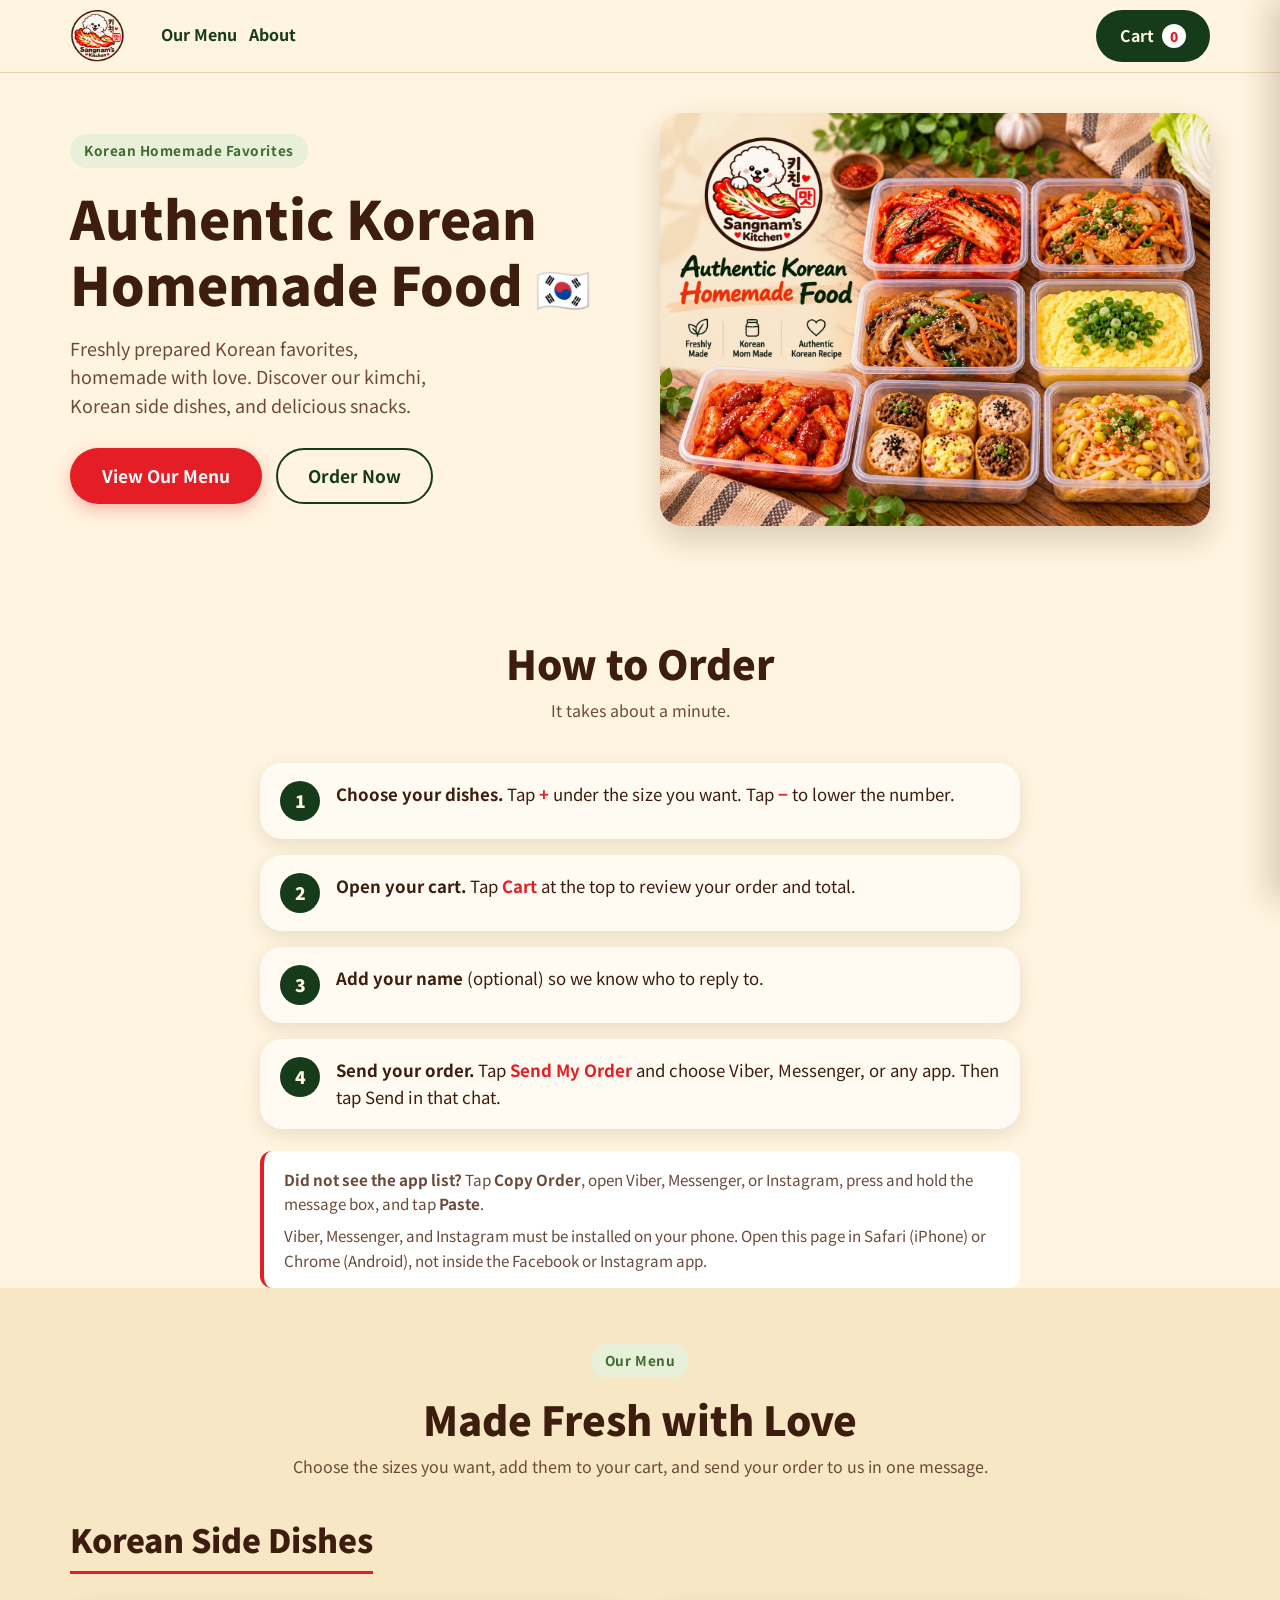
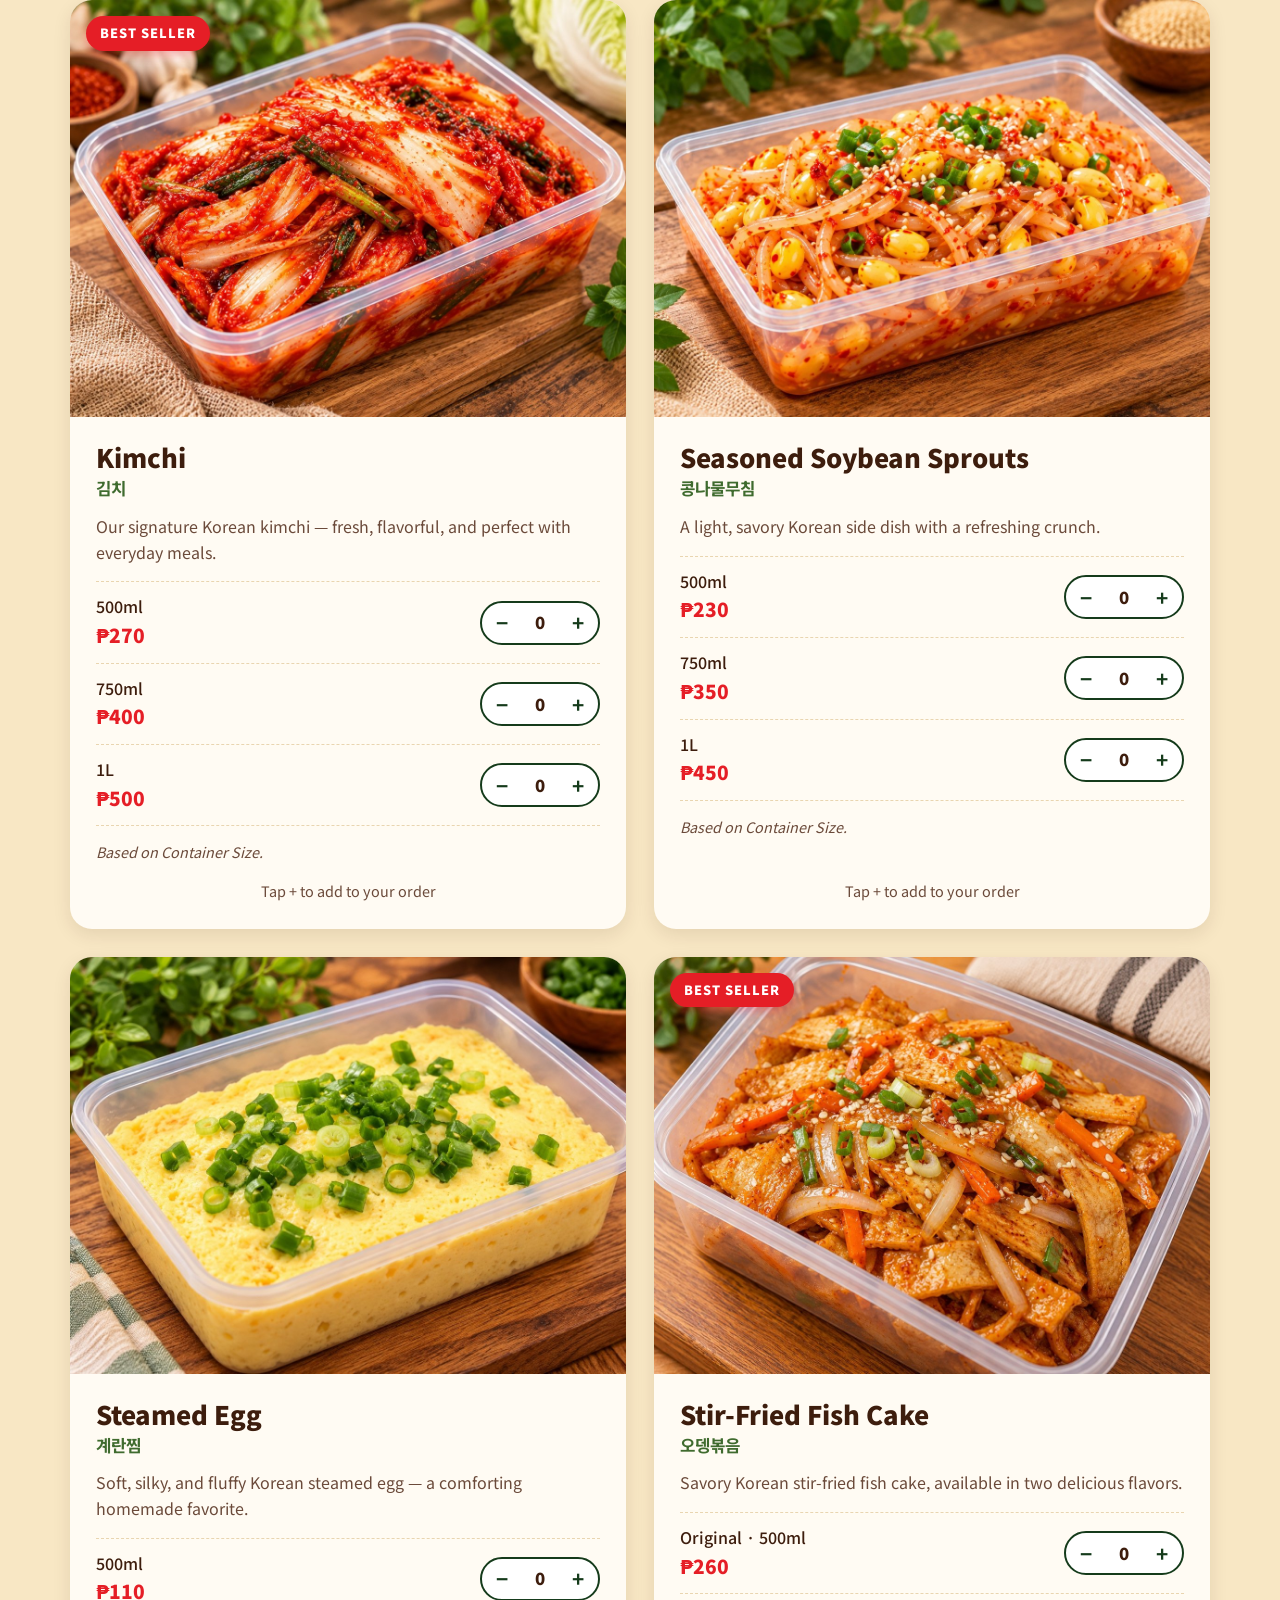
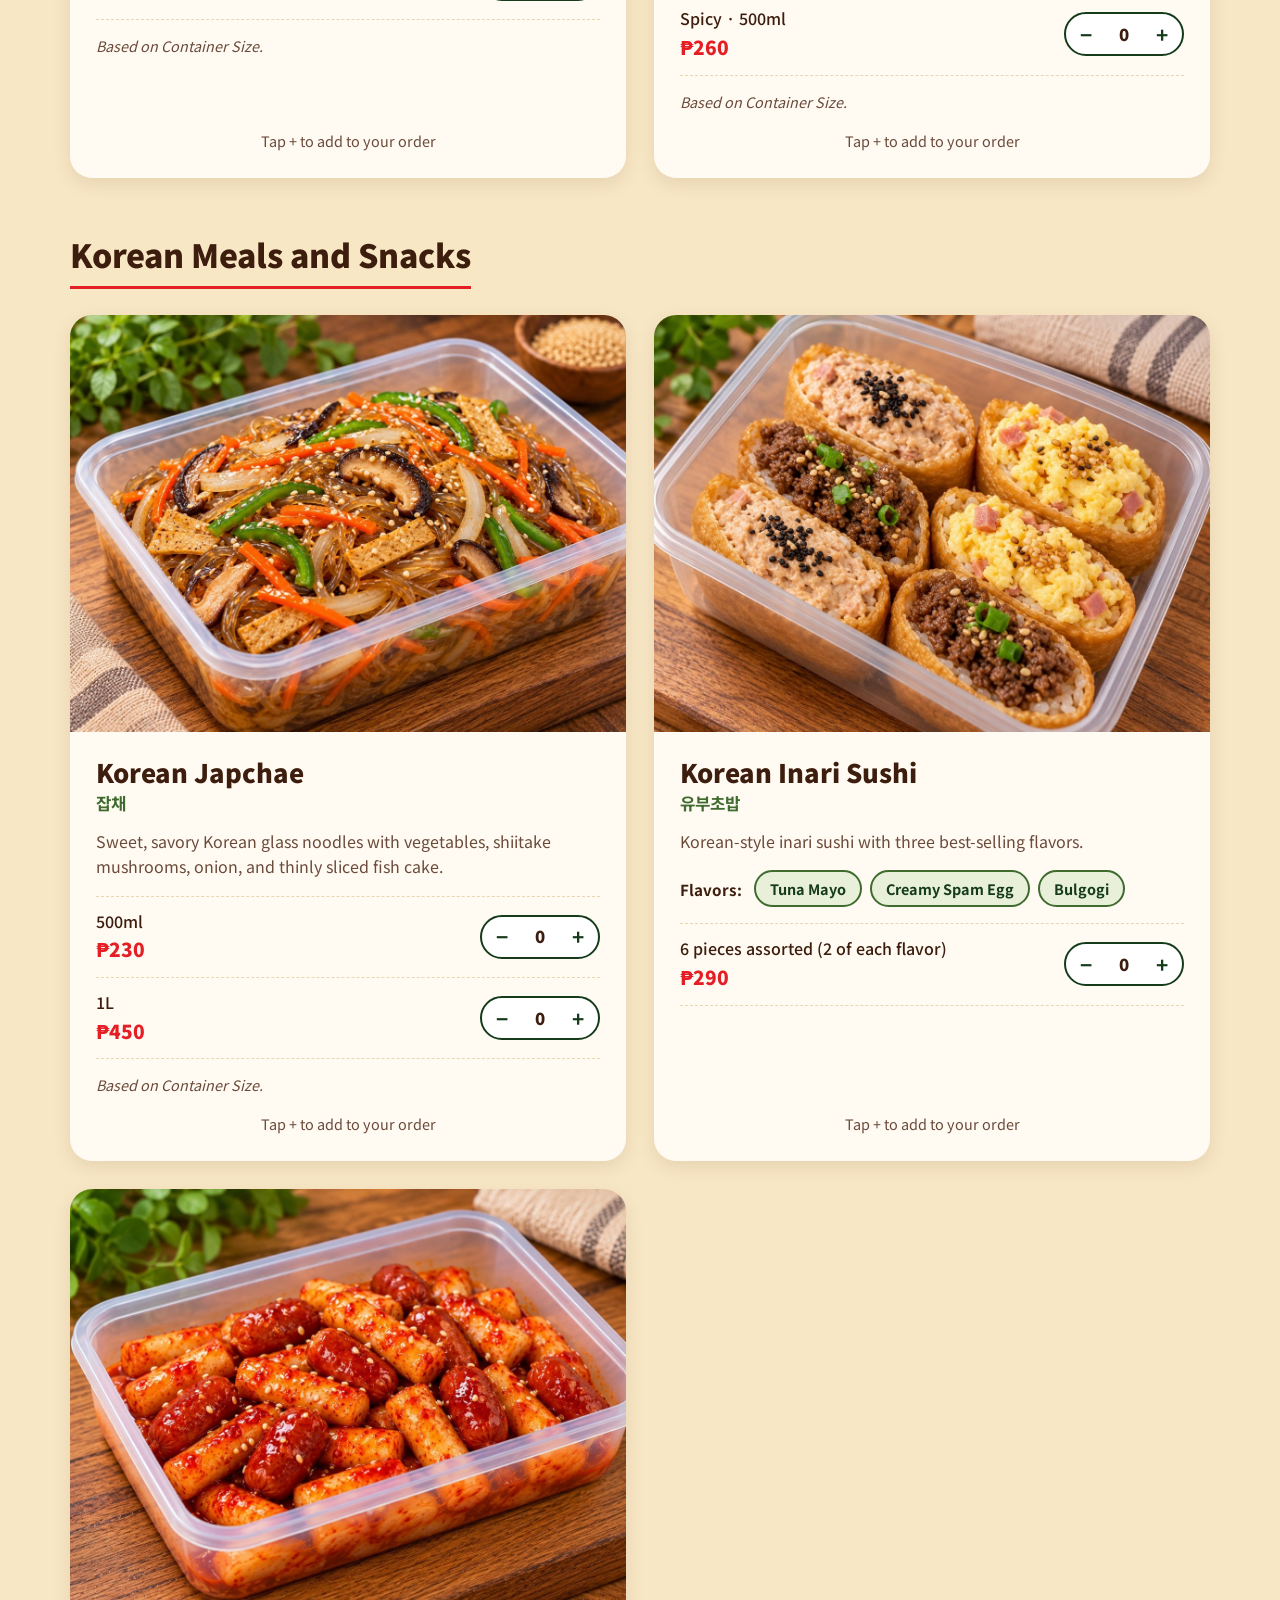
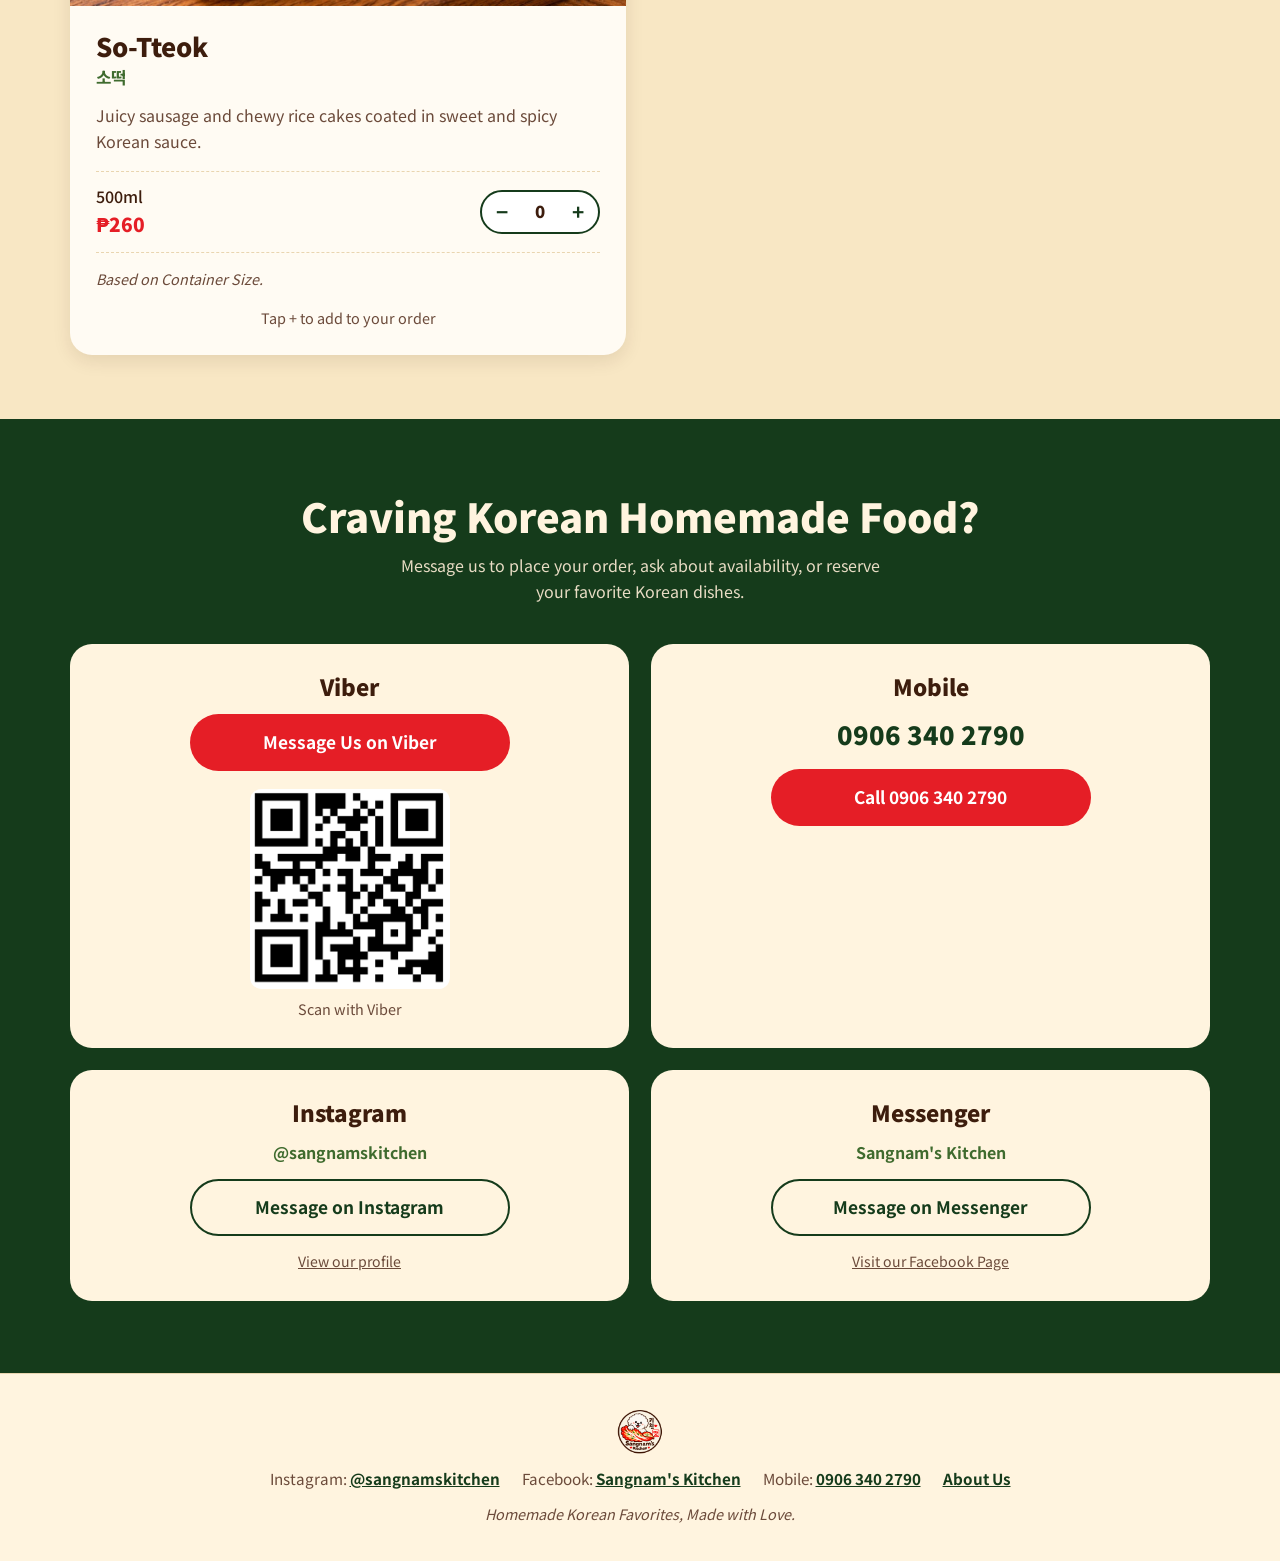
==== index.html @ 6b497417 "Add files via upload" ====
<!doctype html>
<html lang="en">
<head>
  <meta charset="UTF-8" />
  <meta name="viewport" content="width=device-width, initial-scale=1.0" />
  <meta name="description" content="Sangnam's Kitchen: freshly prepared Korean homemade favorites in Acacia Estates, Taguig. Kimchi, Korean side dishes, and snacks. Build your order and send it via Viber, Messenger, or Instagram." />
  <meta name="theme-color" content="#FFF4DF" />
  <meta property="og:title" content="Sangnam's Kitchen | Authentic Korean Homemade Food" />
  <meta property="og:description" content="Homemade Korean favorites, made fresh with love. View our menu and place your order." />
  <meta property="og:type" content="website" />
  <title>Sangnam's Kitchen | Authentic Korean Homemade Food</title>
  <link rel="icon" href="images/logo.png" />
  <link rel="preconnect" href="https://fonts.googleapis.com" />
  <link rel="preconnect" href="https://fonts.gstatic.com" crossorigin />
  <link href="https://fonts.googleapis.com/css2?family=Noto+Sans+KR:wght@400;500;700;900&display=swap" rel="stylesheet" />
  <link rel="stylesheet" href="style.css" />
</head>
<body>

  <!-- HEADER -->
  <header class="site-header">
    <div class="container header-inner">
      <a href="#top" class="brand" aria-label="Sangnam's Kitchen, back to top">
        <img class="logo" src="images/logo.png" alt="Sangnam's Kitchen logo"
             onerror="this.outerHTML='<span class=&quot;wordmark&quot;>Sangnam&rsquo;s Kitchen</span>'" />
      </a>
      <nav class="site-nav" aria-label="Main">
        <a href="#menu" class="nav-link">Our Menu</a>
        <a href="about.html" class="nav-link">About</a>
      </nav>
      <button type="button" class="btn btn-viber btn-md header-cart" data-open-cart aria-controls="cart">
        Cart <span class="cart-count" data-cart-count>0</span>
      </button>
    </div>
  </header>

  <main id="top">

    <!-- HERO -->
    <section class="hero" aria-labelledby="hero-title">
      <div class="container hero-inner">
        <div class="hero-text">
          <span class="eyebrow">Korean Homemade Favorites</span>
          <h1 id="hero-title">Authentic Korean Homemade Food <span class="flag" aria-hidden="true">🇰🇷</span></h1>
          <p class="hero-sub">Freshly prepared Korean favorites, homemade with love. Discover our kimchi, Korean side dishes, and delicious snacks.</p>
          <div class="hero-actions">
            <a href="#menu" class="btn btn-primary btn-lg">View Our Menu</a>
            <button type="button" class="btn btn-outline btn-lg" data-open-cart>Order Now</button>
          </div>
        </div>
        <div class="hero-media">
          <img class="hero-img" src="images/hero.jpg" alt="Sangnam's Kitchen Korean homemade dishes, featuring kimchi" loading="eager"
               onerror="this.outerHTML=pendingHTML('hero.jpg')" />
        </div>
      </div>
    </section>

    <!-- HOW TO ORDER -->
    <section class="how" id="how-to-order" aria-labelledby="how-title">
      <div class="container">
        <header class="section-head">
          <h2 id="how-title">How to Order</h2>
          <p>It takes about a minute.</p>
        </header>
        <ol class="steps">
          <li><span class="step-num">1</span><div><strong>Choose your dishes.</strong> Tap <b>+</b> under the size you want. Tap <b>&minus;</b> to lower the number.</div></li>
          <li><span class="step-num">2</span><div><strong>Open your cart.</strong> Tap <b>Cart</b> at the top to review your order and total.</div></li>
          <li><span class="step-num">3</span><div><strong>Add your name</strong> (optional) so we know who to reply to.</div></li>
          <li><span class="step-num">4</span><div><strong>Send your order.</strong> Tap <b>Send My Order</b> and choose Viber, Messenger, or any app. Then tap Send in that chat.</div></li>
        </ol>
        <div class="how-note">
          <p><strong>Did not see the app list?</strong> Tap <b>Copy Order</b>, open Viber, Messenger, or Instagram, press and hold the message box, and tap <b>Paste</b>.</p>
          <p>Viber, Messenger, and Instagram must be installed on your phone. Open this page in Safari (iPhone) or Chrome (Android), not inside the Facebook or Instagram app.</p>
        </div>
      </div>
    </section>

    <!-- MENU -->
    <section class="menu" id="menu" aria-labelledby="menu-title">
      <div class="container">
        <header class="section-head">
          <span class="eyebrow">Our Menu</span>
          <h2 id="menu-title">Made Fresh with Love</h2>
          <p>Choose the sizes you want, add them to your cart, and send your order to us in one message.</p>
        </header>
        <div id="menu-categories"></div>
      </div>
    </section>

    <!-- CONTACT -->
    <section class="contact" id="contact" aria-labelledby="contact-title">
      <div class="container">
        <header class="contact-head">
          <h2 id="contact-title">Craving Korean Homemade Food?</h2>
          <p>Message us to place your order, ask about availability, or reserve your favorite Korean dishes.</p>
        </header>
        <div class="contact-grid" id="contact-grid"></div>
      </div>
    </section>

  </main>

  <!-- FOOTER -->
  <footer class="site-footer">
    <div class="container footer-inner">
      <img class="footer-logo" src="images/logo.png" alt="Sangnam's Kitchen"
           onerror="this.outerHTML='<span class=&quot;wordmark&quot;>Sangnam&rsquo;s Kitchen</span>'" />
      <ul class="footer-links">
        <li>Instagram: <a href="https://www.instagram.com/sangnamskitchen/" target="_blank" rel="noopener noreferrer">@sangnamskitchen</a></li>
        <li>Facebook: <a href="https://www.facebook.com/sangnamskitchen/" target="_blank" rel="noopener noreferrer">Sangnam's Kitchen</a></li>
        <li>Mobile: <a href="tel:+639063402790">0906 340 2790</a></li>
        <li><a href="about.html">About Us</a></li>
      </ul>
      <p class="footer-tagline">Homemade Korean Favorites, Made with Love.</p>
    </div>
  </footer>

  <!-- CART DRAWER -->
  <div class="cart-overlay" id="cart-overlay" data-close-cart></div>
  <aside class="cart" id="cart" role="dialog" aria-modal="true" aria-labelledby="cart-title" aria-hidden="true">
    <div class="cart-head">
      <h2 id="cart-title">Your Order</h2>
      <button type="button" class="icon-btn" data-close-cart aria-label="Close cart">&times;</button>
    </div>

    <div class="cart-body">
      <p class="cart-empty" id="cart-empty">Your cart is empty. Add sizes from the menu to start your order.</p>
      <ul class="cart-lines" id="cart-lines"></ul>

      <div id="cart-details" hidden>
        <label class="cart-field">
          Your name (optional)
          <input id="cart-name" type="text" maxlength="60" autocomplete="name" placeholder="So we know who to reply to" />
        </label>

        <div class="cart-total">
          <span>Total</span>
          <strong id="cart-total">₱0</strong>
        </div>
        <p class="cart-note">Prices are per container size. We'll confirm availability and the final total when we reply.</p>

        <label class="cart-field">
          Order message (what gets sent)
          <textarea id="order-preview" rows="7" readonly></textarea>
        </label>
      </div>
    </div>

    <div class="cart-foot">
      <button type="button" class="btn btn-primary btn-lg btn-block" id="btn-send" disabled>Send My Order</button>
      <div class="cart-foot-row">
        <button type="button" class="btn btn-outline" id="btn-copy" disabled>Copy Order</button>
        <button type="button" class="btn btn-outline" id="btn-clear" disabled>Clear All</button>
      </div>
      <p class="send-status" id="send-status" role="status"></p>
      <p class="platform-label">Or paste your order into a chat:</p>
      <div class="platform-row">
        <a class="btn btn-viber" id="link-viber" href="#" target="_blank" rel="noopener noreferrer" data-platform>Viber</a>
        <a class="btn btn-messenger" id="link-messenger" href="#" target="_blank" rel="noopener noreferrer" data-platform>Messenger</a>
        <a class="btn btn-instagram" id="link-instagram" href="#" target="_blank" rel="noopener noreferrer" data-platform>Instagram</a>
      </div>
    </div>
  </aside>

  <!-- Mobile-only action bar -->
  <nav class="mobile-bar" aria-label="Quick actions">
    <a href="#menu" class="mobile-bar-btn mobile-bar-btn-secondary">View Menu</a>
    <button type="button" class="mobile-bar-btn mobile-bar-btn-primary" data-open-cart>
      Cart <span class="cart-count" data-cart-count>0</span>
    </button>
  </nav>

  <script>
    /* =========================================================
       SITE SETTINGS: edit these values
       ========================================================= */
    const SITE = {
      // Viber chat link (opens a chat with the shop's number in the Viber app).
      viberUrl: "viber://chat?number=%2B639063402790",
      viberNumber: "639063402790",        // digits only, international format

      // Messenger and Instagram direct-message links (derived from the Facebook/Instagram pages).
      messengerUrl: "https://m.me/sangnamskitchen",
      instagramDmUrl: "https://ig.me/m/sangnamskitchen",
      instagramUrl: "https://www.instagram.com/sangnamskitchen/",
      instagramHandle: "@sangnamskitchen",
      facebookUrl: "https://www.facebook.com/sangnamskitchen/",
      facebookName: "Sangnam's Kitchen",

      phoneTel: "+639063402790",
      phoneDisplay: "0906 340 2790"
    };

    /* =========================================================
       MENU: the single source of truth for products and prices.
       - prices: one entry per container size (each gets its own stepper)
       - flavorOptions: flavors that are ordered separately (each gets its own stepper)
       - flavors: flavors shown as information only (no separate ordering)
       ========================================================= */
    const CATEGORIES = [
      { id: "side-dishes", title: "Korean Side Dishes" },
      { id: "meals-snacks", title: "Korean Meals and Snacks" }
    ];

    const CONTAINER_NOTE = "Based on Container Size.";

    const MENU = [
      // ---------- Category A: Korean Side Dishes ----------
      {
        id: "kimchi",
        name: "Kimchi",
        korean: "김치",
        category: "side-dishes",
        description: "Our signature Korean kimchi — fresh, flavorful, and perfect with everyday meals.",
        image: "kimchi.jpg",
        imageAlt: "Sangnam's Kitchen kimchi in a clear food container",
        bestSeller: true,
        prices: [
          { label: "500ml", price: 270 },
          { label: "750ml", price: 400 },
          { label: "1L", price: 500 }
        ],
        priceNote: CONTAINER_NOTE
      },
      {
        id: "seasoned-soybean-sprouts",
        name: "Seasoned Soybean Sprouts",
        korean: "콩나물무침",
        category: "side-dishes",
        description: "A light, savory Korean side dish with a refreshing crunch.",
        image: "seasoned-soybean-sprouts.jpg",
        imageAlt: "Seasoned soybean sprouts Korean side dish from Sangnam's Kitchen",
        prices: [
          { label: "500ml", price: 230 },
          { label: "750ml", price: 350 },
          { label: "1L", price: 450 }
        ],
        priceNote: CONTAINER_NOTE
      },
      {
        id: "steamed-egg",
        name: "Steamed Egg",
        korean: "계란찜",
        category: "side-dishes",
        description: "Soft, silky, and fluffy Korean steamed egg — a comforting homemade favorite.",
        image: "steamed-egg.jpg",
        imageAlt: "Soft Korean steamed egg in a container from Sangnam's Kitchen",
        prices: [{ label: "500ml", price: 110 }],
        priceNote: CONTAINER_NOTE
      },
      {
        id: "stir-fried-fish-cake",
        name: "Stir-Fried Fish Cake",
        korean: "오뎅볶음",
        category: "side-dishes",
        description: "Savory Korean stir-fried fish cake, available in two delicious flavors.",
        image: "stir-fried-fish-cake.jpg",
        imageAlt: "Korean stir-fried fish cake from Sangnam's Kitchen",
        bestSeller: true,
        flavorOptions: ["Original", "Spicy"],
        prices: [{ label: "500ml", price: 260 }],
        priceNote: CONTAINER_NOTE
      },

      // ---------- Category B: Korean Meals and Snacks ----------
      {
        id: "japchae",
        name: "Korean Japchae",
        korean: "잡채",
        category: "meals-snacks",
        description: "Sweet, savory Korean glass noodles with vegetables, shiitake mushrooms, onion, and thinly sliced fish cake.",
        image: "japchae.jpg",
        imageAlt: "Korean japchae glass noodles with vegetables in a rectangular container",
        prices: [
          { label: "500ml", price: 230 },
          { label: "1L", price: 450 }
        ],
        priceNote: CONTAINER_NOTE
      },
      {
        id: "inari-sushi",
        name: "Korean Inari Sushi",
        korean: "유부초밥",
        category: "meals-snacks",
        description: "Korean-style inari sushi with three best-selling flavors.",
        image: "inari-sushi.jpg",
        imageAlt: "Korean inari sushi pieces from Sangnam's Kitchen",
        flavors: ["Tuna Mayo", "Creamy Spam Egg", "Bulgogi"],
        prices: [{ label: "6 pieces assorted (2 of each flavor)", price: 290 }]
      },
      {
        id: "so-tteok",
        name: "So-Tteok",
        korean: "소떡",
        category: "meals-snacks",
        description: "Juicy sausage and chewy rice cakes coated in sweet and spicy Korean sauce.",
        image: "so-tteok.jpg",
        imageAlt: "Korean so-tteok sausage and rice cake skewers from Sangnam's Kitchen",
        prices: [{ label: "500ml", price: 260 }],
        priceNote: CONTAINER_NOTE
      }
    ];

    /* =========================================================
       Order options: every orderable size (and flavor) is one option
       ========================================================= */
    function optionsFor(item) {
      const flavors = item.flavorOptions || [null];
      const out = [];
      flavors.forEach((flavor) => {
        item.prices.forEach((p) => {
          out.push({
            id: [item.id, flavor || "", p.label].join("|"),
            item: item,
            label: p.label,
            text: [flavor, p.label].filter(Boolean).join(" · "),
            price: p.price
          });
        });
      });
      return out;
    }

    const ALL_OPTIONS = MENU.flatMap(optionsFor);
    const OPTION_BY_ID = {};
    ALL_OPTIONS.forEach((o) => { OPTION_BY_ID[o.id] = o; });

    /* =========================================================
       Cart state (kept in this browser only; cleared with "Clear All")
       ========================================================= */
    const CART_KEY = "sangnams-kitchen-cart";
    let cart = {};

    try {
      const saved = JSON.parse(localStorage.getItem(CART_KEY) || "{}");
      if (saved && typeof saved === "object") cart = saved;
    } catch (e) { /* storage unavailable: cart works for this visit only */ }

    function saveCart() {
      try { localStorage.setItem(CART_KEY, JSON.stringify(cart)); } catch (e) { /* ignore */ }
    }

    function cartLines() {
      return Object.keys(cart)
        .filter((id) => OPTION_BY_ID[id] && cart[id] > 0)
        .map((id) => ({ opt: OPTION_BY_ID[id], qty: cart[id] }));
    }

    function cartCount() {
      return cartLines().reduce((sum, l) => sum + l.qty, 0);
    }

    function cartTotal() {
      return cartLines().reduce((sum, l) => sum + l.qty * l.opt.price, 0);
    }

    function setQty(id, qty) {
      const next = Math.max(0, Math.min(99, qty));
      if (next === 0) delete cart[id];
      else cart[id] = next;
      saveCart();
      refreshUI();
    }

    /* =========================================================
       Helpers
       ========================================================= */
    function escapeHTML(str) {
      return String(str).replace(/[&<>"']/g, (c) => ({
        "&": "&amp;", "<": "&lt;", ">": "&gt;", '"': "&quot;", "'": "&#39;"
      }[c]));
    }

    function formatPeso(n) {
      return "₱" + Number(n).toLocaleString("en-PH");
    }

    function pendingHTML(file) {
      return '<div class="img-pending" role="img" aria-label="Photo pending: ' + escapeHTML(file) + '">' +
        '<span class="img-pending-title">Photo pending</span>' +
        '<span class="img-pending-file">images/' + escapeHTML(file) + "</span></div>";
    }

    function imageTag(file, alt, className) {
      return '<img class="' + className + '" src="images/' + escapeHTML(file) + '" alt="' + escapeHTML(alt) +
        '" loading="lazy" decoding="async" onerror="this.outerHTML=pendingHTML(\'' + escapeHTML(file) + '\')" />';
    }

    function stepper(id) {
      const q = cart[id] || 0;
      const safeId = escapeHTML(id);
      return '<div class="stepper">' +
        '<button type="button" class="step-btn" data-dec="' + safeId + '" aria-label="Remove one">&minus;</button>' +
        '<span class="step-qty' + (q ? " is-set" : "") + '" data-qty-for="' + safeId + '" aria-live="polite">' + q + "</span>" +
        '<button type="button" class="step-btn" data-inc="' + safeId + '" aria-label="Add one">+</button>' +
        "</div>";
    }

    /* =========================================================
       Rendering: menu and contact
       ========================================================= */
    function productCard(item) {
      const badge = item.bestSeller ? '<span class="badge">BEST SELLER</span>' : "";

      const flavorChips = item.flavors ? (
        '<div class="flavor-row" aria-label="Flavors"><span class="flavor-label">Flavors:</span>' +
        item.flavors.map((f) => '<span class="flavor-chip">' + escapeHTML(f) + "</span>").join("") +
        "</div>"
      ) : "";

      const rows = optionsFor(item).map((opt) =>
        '<li class="price-row">' +
          '<div class="price-info"><span class="price-size">' + escapeHTML(opt.text) + "</span>" +
          '<span class="price-value">' + formatPeso(opt.price) + "</span></div>" +
          stepper(opt.id) +
        "</li>"
      ).join("");

      const note = item.priceNote ? '<p class="price-note">' + escapeHTML(item.priceNote) + "</p>" : "";

      return '<article class="product-card" aria-labelledby="product-' + item.id + '">' +
        '<div class="product-media">' + badge + imageTag(item.image, item.imageAlt, "product-img") + "</div>" +
        '<div class="product-body">' +
          '<h4 class="product-name" id="product-' + item.id + '">' + escapeHTML(item.name) + "</h4>" +
          '<p class="product-korean" lang="ko">' + escapeHTML(item.korean) + "</p>" +
          '<p class="product-desc">' + escapeHTML(item.description) + "</p>" +
          flavorChips +
          '<ul class="price-list" aria-label="' + escapeHTML(item.name) + ' sizes and prices">' + rows + "</ul>" +
          note +
          '<p class="product-cta">Tap + to add to your order</p>' +
        "</div></article>";
    }

    function renderMenu() {
      document.getElementById("menu-categories").innerHTML = CATEGORIES.map((cat) => {
        const items = MENU.filter((i) => i.category === cat.id);
        return '<section class="category" aria-labelledby="category-' + cat.id + '">' +
          '<h3 class="category-title" id="category-' + cat.id + '">' + escapeHTML(cat.title) + "</h3>" +
          '<div class="menu-grid">' + items.map(productCard).join("") + "</div></section>";
      }).join("");
    }

    function renderContact() {
      document.getElementById("contact-grid").innerHTML =
        // Viber
        '<article class="contact-card"><h3 class="contact-card-title">Viber</h3>' +
          '<a class="btn btn-viber btn-lg contact-btn" href="' + viberHref() + '" target="_blank" rel="noopener noreferrer">Message Us on Viber</a>' +
          '<figure class="qr-figure">' + imageTag("viber-qr.png", "Sangnam's Kitchen Viber QR code", "qr-img") +
          "<figcaption>Scan with Viber</figcaption></figure></article>" +

        // Mobile
        '<article class="contact-card"><h3 class="contact-card-title">Mobile</h3>' +
          '<p class="phone-number"><a class="phone-link" href="tel:' + SITE.phoneTel + '">' + SITE.phoneDisplay + "</a></p>" +
          '<a class="btn btn-viber btn-lg contact-btn" href="tel:' + SITE.phoneTel + '">Call ' + SITE.phoneDisplay + "</a></article>" +

        // Instagram
        '<article class="contact-card"><h3 class="contact-card-title">Instagram</h3>' +
          '<p class="contact-handle">' + escapeHTML(SITE.instagramHandle) + "</p>" +
          '<a class="btn btn-outline btn-lg contact-btn" href="' + escapeHTML(SITE.instagramDmUrl) + '" target="_blank" rel="noopener noreferrer">Message on Instagram</a>' +
          '<a class="contact-note" href="' + escapeHTML(SITE.instagramUrl) + '" target="_blank" rel="noopener noreferrer">View our profile</a></article>' +

        // Messenger / Facebook
        '<article class="contact-card"><h3 class="contact-card-title">Messenger</h3>' +
          '<p class="contact-handle">' + escapeHTML(SITE.facebookName) + "</p>" +
          '<a class="btn btn-outline btn-lg contact-btn" href="' + escapeHTML(SITE.messengerUrl) + '" target="_blank" rel="noopener noreferrer">Message on Messenger</a>' +
          '<a class="contact-note" href="' + escapeHTML(SITE.facebookUrl) + '" target="_blank" rel="noopener noreferrer">Visit our Facebook Page</a></article>';
    }

    /* =========================================================
       Order message and sending
       ========================================================= */
    function viberHref() {
      return SITE.viberUrl.trim() || "viber://chat?number=%2B" + SITE.viberNumber;
    }

    function buildMessage() {
      const lines = cartLines();
      const name = document.getElementById("cart-name").value.trim();
      const out = ["Hi Sangnam's Kitchen! I'd like to place this order:", ""];

      lines.forEach((l, i) => {
        const detail = l.opt.text ? " – " + l.opt.text : "";
        out.push((i + 1) + ". " + l.opt.item.name + detail + " x " + l.qty + " = " + formatPeso(l.qty * l.opt.price));
      });

      out.push("", "Total: " + formatPeso(cartTotal()));
      if (name) out.push("Name: " + name);
      out.push("", "Please confirm availability and the final total. Thank you!");
      return out.join("\n");
    }

    async function copyOrder() {
      const text = buildMessage();
      try {
        if (navigator.clipboard && window.isSecureContext) {
          await navigator.clipboard.writeText(text);
          return true;
        }
      } catch (e) { /* fall through to the fallback */ }

      // Fallback for browsers without the Clipboard API
      const ta = document.createElement("textarea");
      ta.value = text;
      ta.setAttribute("readonly", "");
      ta.style.position = "fixed";
      ta.style.opacity = "0";
      document.body.appendChild(ta);
      ta.select();
      let ok = false;
      try { ok = document.execCommand("copy"); } catch (e) { ok = false; }
      ta.remove();
      return ok;
    }

    function setStatus(msg) {
      document.getElementById("send-status").textContent = msg;
    }

    async function sendOrder() {
      if (!cartCount()) return setStatus("Your cart is empty. Add items first.");

      // On phones, the system share sheet lets them pick Viber, Messenger, Instagram, or any app
      if (navigator.share) {
        try {
          await navigator.share({ title: "Order from Sangnam's Kitchen", text: buildMessage() });
          setStatus("Choose a chat in the app to send your order.");
          return;
        } catch (err) {
          if (err && err.name === "AbortError") return;
        }
      }

      const ok = await copyOrder();
      setStatus(ok
        ? "Order copied. Open Viber, Messenger, or Instagram below and paste it into the chat."
        : "Could not copy automatically. Select the text in the order message box and copy it.");
    }

    /* =========================================================
       Cart drawer
       ========================================================= */
    const cartEl = document.getElementById("cart");
    const overlayEl = document.getElementById("cart-overlay");
    let lastFocus = null;

    function openCart() {
      lastFocus = document.activeElement;
      cartEl.classList.add("open");
      overlayEl.classList.add("open");
      cartEl.setAttribute("aria-hidden", "false");
      document.body.classList.add("no-scroll");
      const closeBtn = cartEl.querySelector(".icon-btn");
      if (closeBtn) closeBtn.focus();
    }

    function closeCart() {
      cartEl.classList.remove("open");
      overlayEl.classList.remove("open");
      cartEl.setAttribute("aria-hidden", "true");
      document.body.classList.remove("no-scroll");
      if (lastFocus && typeof lastFocus.focus === "function") lastFocus.focus();
    }

    function renderCart() {
      const lines = cartLines();
      const hasItems = lines.length > 0;

      document.getElementById("cart-empty").hidden = hasItems;
      document.getElementById("cart-details").hidden = !hasItems;

      document.getElementById("cart-lines").innerHTML = lines.map((l) => {
        const id = escapeHTML(l.opt.id);
        return '<li class="cart-line">' +
          '<div class="cart-line-info"><strong>' + escapeHTML(l.opt.item.name) + "</strong>" +
          (l.opt.text ? "<span>" + escapeHTML(l.opt.text) + "</span>" : "") +
          '<span>' + formatPeso(l.opt.price) + " each</span></div>" +
          '<div class="cart-line-right">' + stepper(l.opt.id) +
          '<span class="line-total">' + formatPeso(l.qty * l.opt.price) + "</span>" +
          '<button type="button" class="remove-btn" data-remove="' + id + '">Remove</button></div>' +
          "</li>";
      }).join("");

      document.getElementById("cart-total").textContent = formatPeso(cartTotal());
      document.getElementById("order-preview").value = hasItems ? buildMessage() : "";

      ["btn-send", "btn-copy", "btn-clear"].forEach((id) => {
        document.getElementById(id).disabled = !hasItems;
      });
    }

    function refreshUI() {
      const count = cartCount();
      document.querySelectorAll("[data-cart-count]").forEach((el) => { el.textContent = count; });

      document.querySelectorAll(".step-qty").forEach((el) => {
        const q = cart[el.getAttribute("data-qty-for")] || 0;
        el.textContent = q;
        el.classList.toggle("is-set", q > 0);
      });

      renderCart();
    }

    /* =========================================================
       Events
       ========================================================= */
    document.addEventListener("click", (e) => {
      const target = e.target;

      const inc = target.closest("[data-inc]");
      if (inc) return changeBy(inc.getAttribute("data-inc"), 1);

      const dec = target.closest("[data-dec]");
      if (dec) return changeBy(dec.getAttribute("data-dec"), -1);

      const rem = target.closest("[data-remove]");
      if (rem) return setQty(rem.getAttribute("data-remove"), 0);

      if (target.closest("[data-open-cart]")) return openCart();
      if (target.closest("[data-close-cart]")) return closeCart();
    });

    function changeBy(id, delta) {
      setQty(id, (cart[id] || 0) + delta);
    }

    document.addEventListener("keydown", (e) => {
      if (e.key === "Escape" && cartEl.classList.contains("open")) closeCart();
    });

    document.getElementById("cart-name").addEventListener("input", () => {
      document.getElementById("order-preview").value = buildMessage();
    });

    document.getElementById("btn-send").addEventListener("click", sendOrder);

    document.getElementById("btn-copy").addEventListener("click", async () => {
      if (!cartCount()) return;
      const ok = await copyOrder();
      setStatus(ok ? "Order copied. Paste it into Viber, Messenger, or Instagram." : "Could not copy. Select the text in the order message box and copy it.");
    });

    document.getElementById("btn-clear").addEventListener("click", () => {
      if (!cartCount()) return;
      if (!window.confirm("Remove everything from your order?")) return;
      cart = {};
      saveCart();
      setStatus("");
      refreshUI();
    });

    // Platform links: copy the order first (best effort), then the link opens the app
    function setupPlatformLinks() {
      document.getElementById("link-viber").setAttribute("href", viberHref());
      document.getElementById("link-messenger").setAttribute("href", SITE.messengerUrl);
      document.getElementById("link-instagram").setAttribute("href", SITE.instagramDmUrl);

      document.querySelectorAll("[data-platform]").forEach((a) => {
        a.addEventListener("click", () => {
          if (cartCount()) {
            copyOrder().then((ok) => {
              setStatus(ok ? "Order copied. Paste it into the chat." : "Select the order message box and copy it, then paste it into the chat.");
            });
          }
        });
      });
    }

    /* =========================================================
       Start
       ========================================================= */
    renderMenu();
    renderContact();
    setupPlatformLinks();
    refreshUI();
  </script>
</body>
</html>
---- style.css ----
/* Sangnam's Kitchen: shared styles */
/* =========================================================
   Sangnam's Kitchen: brand tokens and layout
   ========================================================= */
:root {
  --cream: #fff4df;
  --cream-deep: #f8e7c4;
  --card: #fffbf3;
  --brown: #3d1d0d;
  --brown-soft: #6b4a3a;
  --green: #153b1b;
  --leaf: #3f6b2e;
  --red: #e51e26;
  --red-dark: #b8141b;
  --beige: #e9d5b0;
  --radius: 22px;
  --shadow: 0 6px 18px rgba(61, 29, 13, 0.1);
  --shadow-hover: 0 14px 30px rgba(61, 29, 13, 0.18);
  --font: "Noto Sans KR", system-ui, -apple-system, "Segoe UI", sans-serif;
  --header-h: 72px;
  --bar-h: 72px;
}

*, *::before, *::after { box-sizing: border-box; }
html { scroll-behavior: smooth; scroll-padding-top: calc(var(--header-h) + 12px); }
body {
  margin: 0;
  font-family: var(--font);
  background: var(--cream);
  color: var(--brown);
  line-height: 1.6;
  -webkit-font-smoothing: antialiased;
}
body.no-scroll { overflow: hidden; }

img { display: block; max-width: 100%; height: auto; }
h1, h2, h3, h4 { margin: 0; line-height: 1.25; font-weight: 900; color: var(--brown); }
p { margin: 0; }
a { color: inherit; }
button { font-family: inherit; }

:focus-visible { outline: 3px solid var(--red); outline-offset: 3px; border-radius: 6px; }
[hidden] { display: none !important; }

.container { width: min(1140px, 100% - 40px); margin-inline: auto; }
.flag { font-size: 0.85em; }

/* ---------- Buttons ---------- */
.btn {
  display: inline-flex;
  align-items: center;
  justify-content: center;
  gap: 8px;
  text-align: center;
  padding: 14px 26px;
  min-height: 48px;
  border-radius: 999px;
  border: 2px solid transparent;
  font: 700 1rem/1.2 var(--font);
  text-decoration: none;
  cursor: pointer;
  transition: transform 0.2s ease, background-color 0.2s ease, color 0.2s ease, box-shadow 0.2s ease;
}
.btn:hover { transform: translateY(-2px); }
.btn:disabled { opacity: 0.5; cursor: not-allowed; transform: none; }
.btn-md { padding: 12px 22px; }
.btn-lg { padding: 16px 30px; font-size: 1.08rem; min-height: 56px; }
.btn-block { width: 100%; }
.btn-primary { background: var(--red); color: #fff; box-shadow: 0 6px 16px rgba(229, 30, 38, 0.28); }
.btn-primary:hover { background: var(--red-dark); }
.btn-outline { background: transparent; color: var(--green); border-color: var(--green); }
.btn-outline:hover { background: var(--green); color: var(--cream); }
.btn-viber { background: var(--green); color: var(--cream); }
.btn-viber:hover { background: #0d2611; }

.cart-count {
  display: inline-flex;
  align-items: center;
  justify-content: center;
  min-width: 24px;
  height: 24px;
  padding: 0 7px;
  border-radius: 999px;
  background: #fff;
  color: var(--red);
  font-size: 0.85rem;
  font-weight: 900;
}

/* ---------- Header ---------- */
.site-header {
  position: sticky;
  top: 0;
  z-index: 50;
  background: rgba(255, 244, 223, 0.97);
  backdrop-filter: blur(6px);
  border-bottom: 1px solid var(--beige);
}
.header-inner { display: flex; align-items: center; gap: 16px; min-height: var(--header-h); }
.brand { text-decoration: none; flex-shrink: 0; }
.logo { height: 52px; width: auto; }
.wordmark { font-weight: 900; font-size: 1.25rem; color: var(--green); }
.site-nav { margin-right: auto; margin-left: 16px; }
.nav-link {
  display: inline-block;
  font-weight: 700;
  text-decoration: none;
  color: var(--green);
  padding: 8px 4px;
  border-bottom: 2px solid transparent;
  transition: border-color 0.2s ease;
}
.nav-link:hover { border-bottom-color: var(--red); }
.header-cart { flex-shrink: 0; }

/* ---------- Hero ---------- */
.hero { padding: 40px 0 56px; }
.hero-inner { display: grid; grid-template-columns: 1fr 1fr; gap: 40px; align-items: center; }
.eyebrow {
  display: inline-block;
  font-weight: 700;
  font-size: 0.85rem;
  letter-spacing: 0.04em;
  color: var(--leaf);
  background: #e8f0da;
  padding: 6px 14px;
  border-radius: 999px;
  margin-bottom: 16px;
}
.hero h1 { font-size: clamp(2.1rem, 4.4vw, 3.3rem); margin-bottom: 18px; }
.hero-sub { font-size: 1.12rem; color: var(--brown-soft); max-width: 38ch; margin-bottom: 28px; }
.hero-actions { display: flex; flex-wrap: wrap; gap: 14px; }
.hero-media {
  border-radius: var(--radius);
  overflow: hidden;
  box-shadow: var(--shadow-hover);
  aspect-ratio: 4 / 3;
  background: var(--cream-deep);
}
.hero-img { width: 100%; height: 100%; object-fit: cover; }

/* ---------- Section headings ---------- */
.section-head { text-align: center; margin-bottom: 40px; }
.section-head h2 { font-size: clamp(1.8rem, 3.2vw, 2.5rem); margin-bottom: 10px; }
.section-head p { color: var(--brown-soft); }

/* ---------- Menu ---------- */
.menu { padding: 56px 0 64px; background: var(--cream-deep); }
.category + .category { margin-top: 56px; }
.category-title {
  font-size: clamp(1.5rem, 2.6vw, 2rem);
  padding-bottom: 12px;
  margin-bottom: 26px;
  border-bottom: 3px solid var(--red);
  display: inline-block;
}
.menu-grid { display: grid; grid-template-columns: repeat(2, minmax(0, 1fr)); gap: 28px; }

.product-card {
  background: var(--card);
  border-radius: var(--radius);
  box-shadow: var(--shadow);
  overflow: hidden;
  display: flex;
  flex-direction: column;
  transition: transform 0.25s ease, box-shadow 0.25s ease;
}
.product-card:hover { transform: translateY(-4px); box-shadow: var(--shadow-hover); }
.product-media { position: relative; aspect-ratio: 4 / 3; background: var(--beige); overflow: hidden; }
.product-img { width: 100%; height: 100%; object-fit: cover; transition: transform 0.4s ease; }
.product-card:hover .product-img { transform: scale(1.03); }
.badge {
  position: absolute;
  top: 16px;
  left: 16px;
  z-index: 2;
  background: var(--red);
  color: #fff;
  font-weight: 900;
  font-size: 0.8rem;
  letter-spacing: 0.08em;
  padding: 7px 14px;
  border-radius: 999px;
  box-shadow: 0 4px 10px rgba(229, 30, 38, 0.35);
}
.product-body { padding: 24px 26px 26px; display: flex; flex-direction: column; flex: 1; }
.product-name { font-size: 1.6rem; }
.product-korean { font-size: 1.05rem; font-weight: 700; color: var(--leaf); margin-top: 2px; margin-bottom: 12px; }
.product-desc { color: var(--brown-soft); margin-bottom: 16px; }
.flavor-row { display: flex; flex-wrap: wrap; align-items: center; gap: 8px; margin-bottom: 16px; }
.flavor-label { font-weight: 700; font-size: 0.95rem; margin-right: 4px; }
.flavor-chip {
  font-weight: 700;
  font-size: 0.9rem;
  padding: 5px 14px;
  border-radius: 999px;
  border: 2px solid transparent;
  background: #e8f0da;
  color: var(--green);
  border-color: var(--leaf);
}

.price-list {
  list-style: none;
  padding: 0;
  margin: 0 0 8px;
  border-top: 1px dashed var(--beige);
  border-bottom: 1px dashed var(--beige);
}
.price-row {
  display: flex;
  flex-wrap: wrap;
  justify-content: space-between;
  align-items: center;
  gap: 10px 12px;
  padding: 12px 0;
  border-bottom: 1px dashed var(--beige);
}
.price-row:last-child { border-bottom: 0; }
.price-info { display: flex; flex-direction: column; min-width: 0; }
.price-size { font-weight: 500; }
.price-value { font-weight: 900; font-size: 1.2rem; color: var(--red); white-space: nowrap; }
.price-note { font-size: 0.9rem; color: var(--brown-soft); font-style: italic; margin: 6px 0 16px; }

/* ---------- Quantity stepper ---------- */
.stepper {
  display: inline-flex;
  align-items: center;
  border: 2px solid var(--green);
  border-radius: 999px;
  overflow: hidden;
  background: #fff;
  flex-shrink: 0;
}
.step-btn {
  width: 40px;
  height: 40px;
  border: 0;
  background: transparent;
  color: var(--green);
  font-size: 1.3rem;
  font-weight: 700;
  cursor: pointer;
  line-height: 1;
  transition: background-color 0.2s ease;
}
.step-btn:hover { background: var(--cream-deep); }
.step-qty {
  min-width: 36px;
  text-align: center;
  font-weight: 900;
  font-size: 1.05rem;
  color: var(--brown);
}
.step-qty.is-set { color: var(--red); }

.product-cta { margin-top: auto; font-size: 0.9rem; color: var(--brown-soft); text-align: center; }

/* Placeholder when a photo file is not yet provided */
.img-pending {
  width: 100%;
  height: 100%;
  display: flex;
  flex-direction: column;
  align-items: center;
  justify-content: center;
  gap: 6px;
  padding: 16px;
  text-align: center;
  background: repeating-linear-gradient(45deg, var(--beige), var(--beige) 12px, var(--cream-deep) 12px, var(--cream-deep) 24px);
  color: var(--brown-soft);
}
.img-pending-title { font-weight: 700; font-size: 1rem; }
.img-pending-file { font-size: 0.8rem; word-break: break-all; }

/* ---------- Contact ---------- */
.contact { padding: 72px 0; background: var(--green); color: var(--cream); }
.contact-head { text-align: center; margin-bottom: 40px; }
.contact-head h2 { color: var(--cream); font-size: clamp(1.8rem, 3.2vw, 2.5rem); margin-bottom: 12px; }
.contact-head p { color: #e8dcc4; max-width: 56ch; margin: 0 auto; }
.contact-grid { display: grid; grid-template-columns: repeat(2, minmax(0, 1fr)); gap: 22px; }
.contact-card {
  background: var(--cream);
  color: var(--brown);
  border-radius: var(--radius);
  padding: 28px 26px;
  display: flex;
  flex-direction: column;
  align-items: center;
  text-align: center;
  gap: 14px;
}
.contact-card-title { font-size: 1.4rem; }
.contact-handle { font-weight: 700; color: var(--leaf); }
.contact-card .btn-viber { background: var(--red); color: #fff; }
.contact-card .btn-viber:hover { background: var(--red-dark); }
.contact-card .btn-outline { color: var(--green); }
.contact-btn { width: 100%; max-width: 320px; }
.contact-note { font-size: 0.88rem; color: var(--brown-soft); }
.phone-number { font-size: 1.6rem; font-weight: 900; color: var(--green); }
.phone-link { text-decoration: none; }
.phone-link:hover { text-decoration: underline; }
.qr-figure { margin: 4px 0 0; width: 100%; max-width: 200px; display: flex; flex-direction: column; align-items: center; gap: 8px; }
.qr-figure figcaption { font-size: 0.9rem; color: var(--brown-soft); }
.qr-img { width: 100%; aspect-ratio: 1 / 1; object-fit: contain; border-radius: 12px; background: #fff; }

/* ---------- Footer ---------- */
.site-footer { padding: 36px 0; background: var(--cream); border-top: 1px solid var(--beige); text-align: center; color: var(--brown-soft); }
.footer-inner { display: grid; gap: 12px; justify-items: center; }
.footer-logo { height: 44px; width: auto; }
.footer-links {
  list-style: none;
  padding: 0;
  margin: 0;
  display: flex;
  flex-wrap: wrap;
  justify-content: center;
  gap: 8px 22px;
  font-size: 0.95rem;
}
.footer-links a { color: var(--green); font-weight: 700; }
.footer-tagline { font-size: 0.9rem; font-style: italic; }

/* ---------- Cart drawer ---------- */
.cart-overlay {
  position: fixed;
  inset: 0;
  background: rgba(61, 29, 13, 0.45);
  z-index: 80;
  opacity: 0;
  pointer-events: none;
  transition: opacity 0.25s ease;
}
.cart-overlay.open { opacity: 1; pointer-events: auto; }

.cart {
  position: fixed;
  top: 0;
  right: 0;
  bottom: 0;
  width: min(460px, 100%);
  z-index: 90;
  background: var(--cream);
  box-shadow: -10px 0 30px rgba(61, 29, 13, 0.2);
  display: flex;
  flex-direction: column;
  transform: translateX(100%);
  transition: transform 0.3s ease;
}
.cart.open { transform: none; }

.cart-head {
  display: flex;
  align-items: center;
  justify-content: space-between;
  padding: 20px 22px;
  border-bottom: 1px solid var(--beige);
}
.cart-head h2 { font-size: 1.5rem; }
.icon-btn {
  width: 44px;
  height: 44px;
  border-radius: 50%;
  border: 2px solid var(--green);
  background: transparent;
  color: var(--green);
  font-size: 1.4rem;
  line-height: 1;
  cursor: pointer;
}
.icon-btn:hover { background: var(--green); color: var(--cream); }

.cart-body { flex: 1; overflow-y: auto; padding: 18px 22px; -webkit-overflow-scrolling: touch; }
.cart-empty { text-align: center; color: var(--brown-soft); padding: 40px 10px; }
.cart-lines { list-style: none; margin: 0 0 18px; padding: 0; }
.cart-line {
  display: flex;
  justify-content: space-between;
  gap: 12px;
  padding: 14px 0;
  border-bottom: 1px dashed var(--beige);
}
.cart-line-info { display: flex; flex-direction: column; min-width: 0; }
.cart-line-info strong { font-size: 1.02rem; }
.cart-line-info span { font-size: 0.9rem; color: var(--brown-soft); }
.cart-line-right { display: flex; flex-direction: column; align-items: flex-end; gap: 6px; flex-shrink: 0; }
.line-total { font-weight: 900; color: var(--red); }
.remove-btn {
  border: 0;
  background: none;
  color: var(--brown-soft);
  text-decoration: underline;
  font-size: 0.85rem;
  cursor: pointer;
  padding: 2px 0;
}
.remove-btn:hover { color: var(--red); }

.cart-field { display: grid; gap: 6px; margin: 4px 0 16px; font-weight: 700; font-size: 0.95rem; }
.cart-field input,
.cart-field textarea {
  font: 400 0.98rem/1.4 var(--font);
  color: var(--brown);
  padding: 12px 14px;
  border: 2px solid var(--beige);
  border-radius: 14px;
  background: #fff;
  width: 100%;
}
.cart-field input:focus { outline: none; border-color: var(--leaf); }
.cart-field textarea { resize: vertical; font-size: 0.88rem; background: var(--card); color: var(--brown-soft); }

.cart-total {
  display: flex;
  justify-content: space-between;
  align-items: baseline;
  padding: 14px 0 6px;
  border-top: 2px solid var(--brown);
  font-size: 1.1rem;
  font-weight: 700;
}
.cart-total strong { font-size: 1.6rem; color: var(--red); font-weight: 900; }
.cart-note { font-size: 0.85rem; color: var(--brown-soft); margin-bottom: 16px; }

.cart-foot { padding: 18px 22px 22px; border-top: 1px solid var(--beige); background: var(--cream); display: grid; gap: 12px; }
.cart-foot-row { display: grid; grid-template-columns: 1fr 1fr; gap: 10px; }
.cart-foot-row .btn { padding: 12px 14px; font-size: 0.95rem; }
.send-status { font-size: 0.9rem; color: var(--leaf); min-height: 1.4em; font-weight: 700; text-align: center; }
.platform-label { font-size: 0.85rem; color: var(--brown-soft); text-align: center; }
.platform-row { display: grid; grid-template-columns: 1fr 1fr 1fr; gap: 8px; }
.platform-row .btn { padding: 10px 6px; font-size: 0.88rem; min-height: 46px; }
.btn-messenger { background: #0a7cff; color: #fff; }
.btn-messenger:hover { background: #0865d1; }
.btn-instagram { background: #c13584; color: #fff; }
.btn-instagram:hover { background: #a02a6f; }

/* ---------- Mobile action bar (phones only) ---------- */
.mobile-bar { display: none; }

/* ---------- Responsive ---------- */
@media (max-width: 900px) {
  .hero-inner { grid-template-columns: 1fr; gap: 28px; }
  .hero-text { text-align: center; }
  .hero-sub { margin-inline: auto; }
  .hero-actions { justify-content: center; }
  .hero-media { aspect-ratio: 16 / 11; }
  .contact-grid { grid-template-columns: 1fr; }
}

@media (max-width: 640px) {
  :root { --header-h: 64px; }
  .container { width: min(100% - 32px, 1140px); }
  .logo { height: 42px; }
  .site-nav { display: none; }
  .header-cart { padding: 10px 14px; font-size: 0.88rem; min-height: 44px; }
  .hero { padding: 24px 0 40px; }
  .hero-actions .btn { flex: 1 1 100%; }
  .menu { padding: 40px 0 48px; }
  .menu-grid { grid-template-columns: 1fr; gap: 22px; }
  .product-name { font-size: 1.45rem; }
  .product-body { padding: 22px 20px 22px; }
  .contact { padding: 56px 0; }
  .contact-card { padding: 24px 20px; }

  /* Cart becomes a bottom sheet on phones */
  .cart {
    top: auto;
    left: 0;
    right: 0;
    width: 100%;
    max-height: 90vh;
    border-radius: 22px 22px 0 0;
    transform: translateY(100%);
  }
  .cart.open { transform: none; }
  .cart-body { padding: 16px 18px; }
  .cart-foot { padding: 16px 18px calc(16px + env(safe-area-inset-bottom, 0px)); }

  /* Phone-only sticky bar; body padding keeps content and footer clear of it */
  body { padding-bottom: calc(var(--bar-h) + env(safe-area-inset-bottom, 0px) + 12px); }
  .mobile-bar {
    display: grid;
    grid-template-columns: 1fr 1fr;
    gap: 10px;
    position: fixed;
    left: 0;
    right: 0;
    bottom: 0;
    z-index: 60;
    padding: 10px 16px calc(10px + env(safe-area-inset-bottom, 0px));
    background: rgba(255, 244, 223, 0.96);
    backdrop-filter: blur(6px);
    border-top: 1px solid var(--beige);
    box-shadow: 0 -4px 14px rgba(61, 29, 13, 0.08);
  }
  .mobile-bar-btn {
    display: flex;
    align-items: center;
    justify-content: center;
    gap: 8px;
    min-height: 48px;
    border-radius: 999px;
    font: 700 1rem/1 var(--font);
    text-decoration: none;
    cursor: pointer;
  }
  .mobile-bar-btn-primary { background: var(--red); color: #fff; border: 2px solid var(--red); }
  .mobile-bar-btn-secondary { background: transparent; color: var(--green); border: 2px solid var(--green); }
}

@media (prefers-reduced-motion: reduce) {
  *, *::before, *::after { transition: none !important; scroll-behavior: auto !important; }
  html { scroll-behavior: auto; }
}
  
/* ---------- How to Order ---------- */
.how { padding: 56px 0 0; background: var(--cream); }
.steps {
  list-style: none;
  margin: 0 auto;
  padding: 0;
  max-width: 760px;
  display: grid;
  gap: 16px;
  counter-reset: none;
}
.steps li {
  display: flex;
  align-items: flex-start;
  gap: 16px;
  background: var(--card);
  border-radius: var(--radius);
  box-shadow: var(--shadow);
  padding: 18px 20px;
  font-size: 1.05rem;
}
.steps b { color: var(--red); }
.step-num {
  flex-shrink: 0;
  width: 40px;
  height: 40px;
  border-radius: 50%;
  background: var(--green);
  color: var(--cream);
  display: grid;
  place-items: center;
  font-weight: 900;
  font-size: 1.1rem;
}
.how-note {
  max-width: 760px;
  margin: 22px auto 0;
  padding: 16px 20px;
  border-left: 4px solid var(--red);
  background: #fff;
  border-radius: 12px;
  font-size: 0.95rem;
  color: var(--brown-soft);
  display: grid;
  gap: 8px;
}
.how + .menu { margin-top: 0; }

/* ---------- About page ---------- */
.about-hero { padding: 56px 0 40px; text-align: center; }
.about-hero h1 { font-size: clamp(2rem, 4vw, 3rem); margin-bottom: 14px; }
.about-hero p { font-size: 1.1rem; color: var(--brown-soft); max-width: 60ch; margin: 0 auto; }
.about-body { padding: 0 0 56px; }
.about-grid { display: grid; grid-template-columns: repeat(2, minmax(0, 1fr)); gap: 22px; }
.about-card {
  background: var(--card);
  border-radius: var(--radius);
  box-shadow: var(--shadow);
  padding: 26px 26px 28px;
}
.about-card h2 { font-size: 1.4rem; margin-bottom: 10px; }
.about-card p + p { margin-top: 10px; }
.about-card p { color: var(--brown-soft); }
.about-card ul { margin: 0; padding-left: 20px; color: var(--brown-soft); }
.about-card li + li { margin-top: 6px; }
.about-actions { display: flex; flex-wrap: wrap; gap: 12px; margin-top: 18px; }
.about-actions .btn { flex: 1 1 200px; }
.back-link { display: inline-block; margin-top: 28px; font-weight: 700; color: var(--green); }
@media (max-width: 760px) {
  .about-grid { grid-template-columns: 1fr; }
}
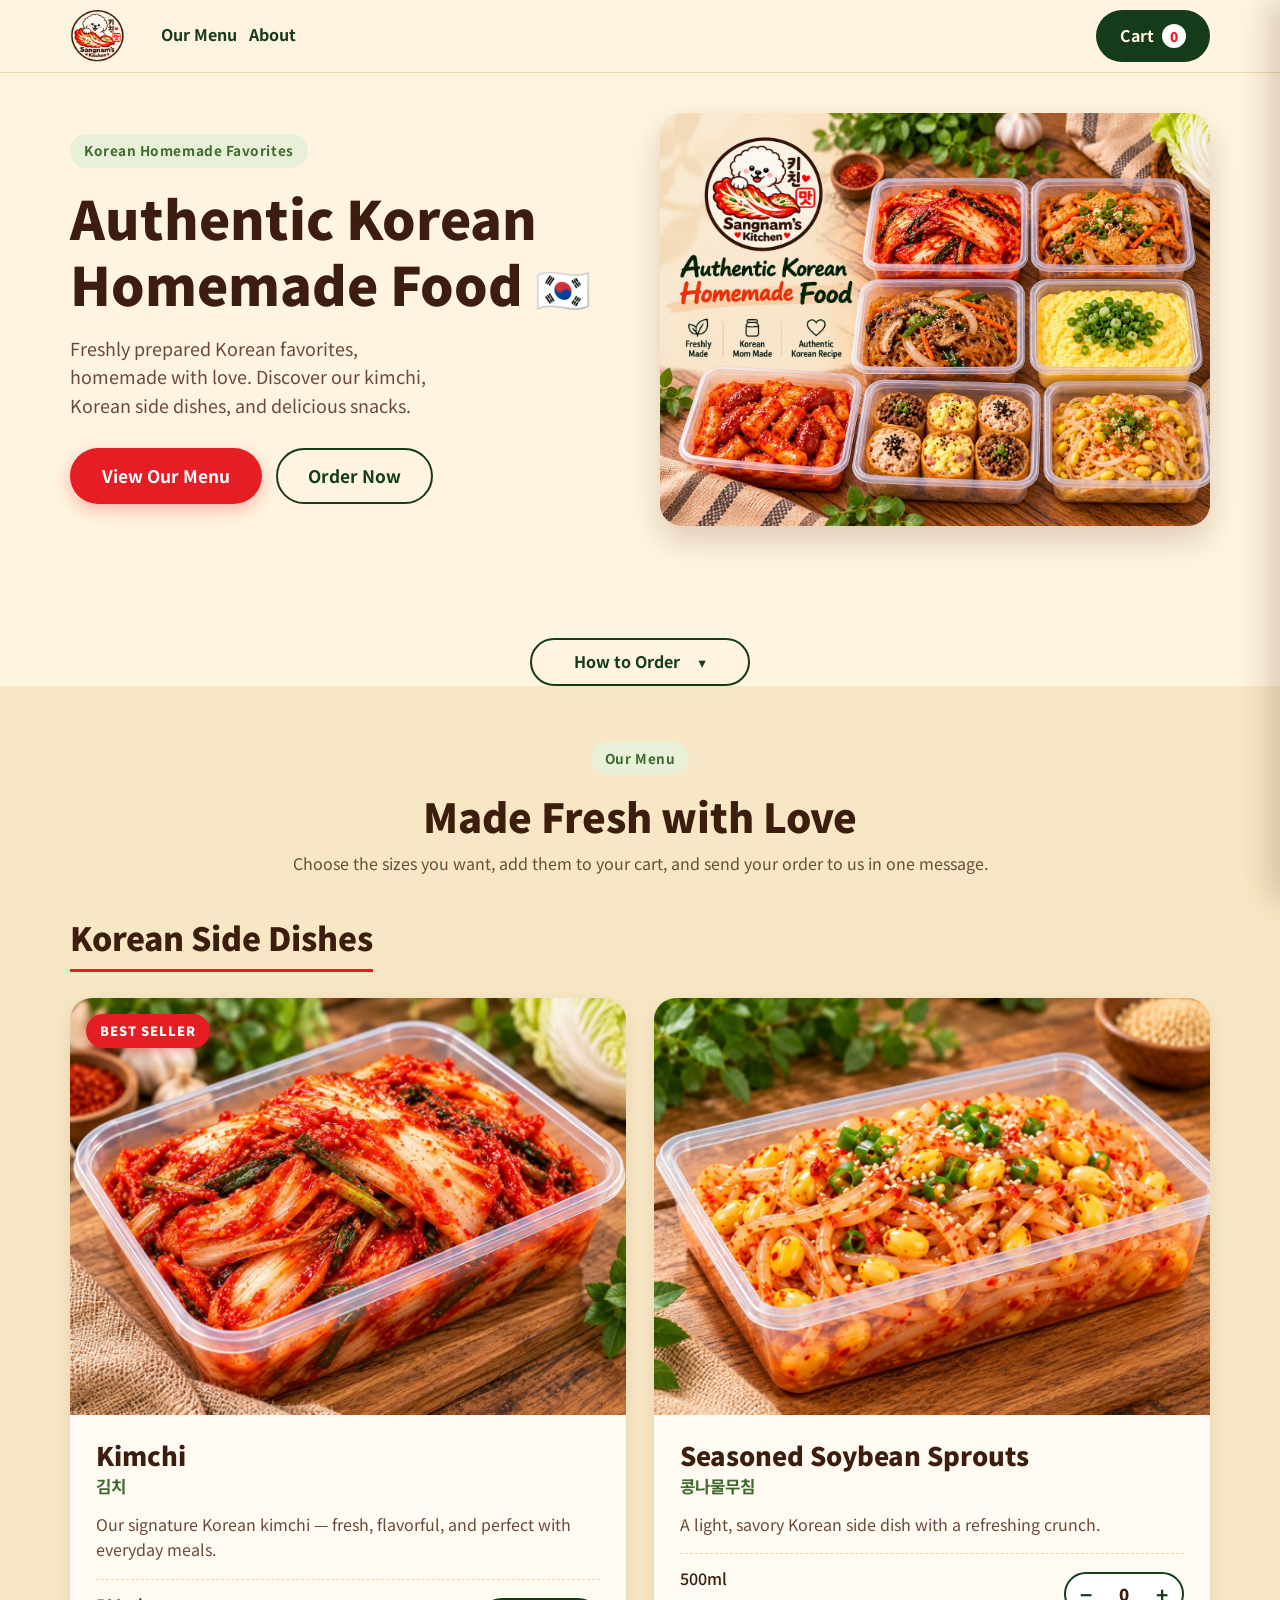
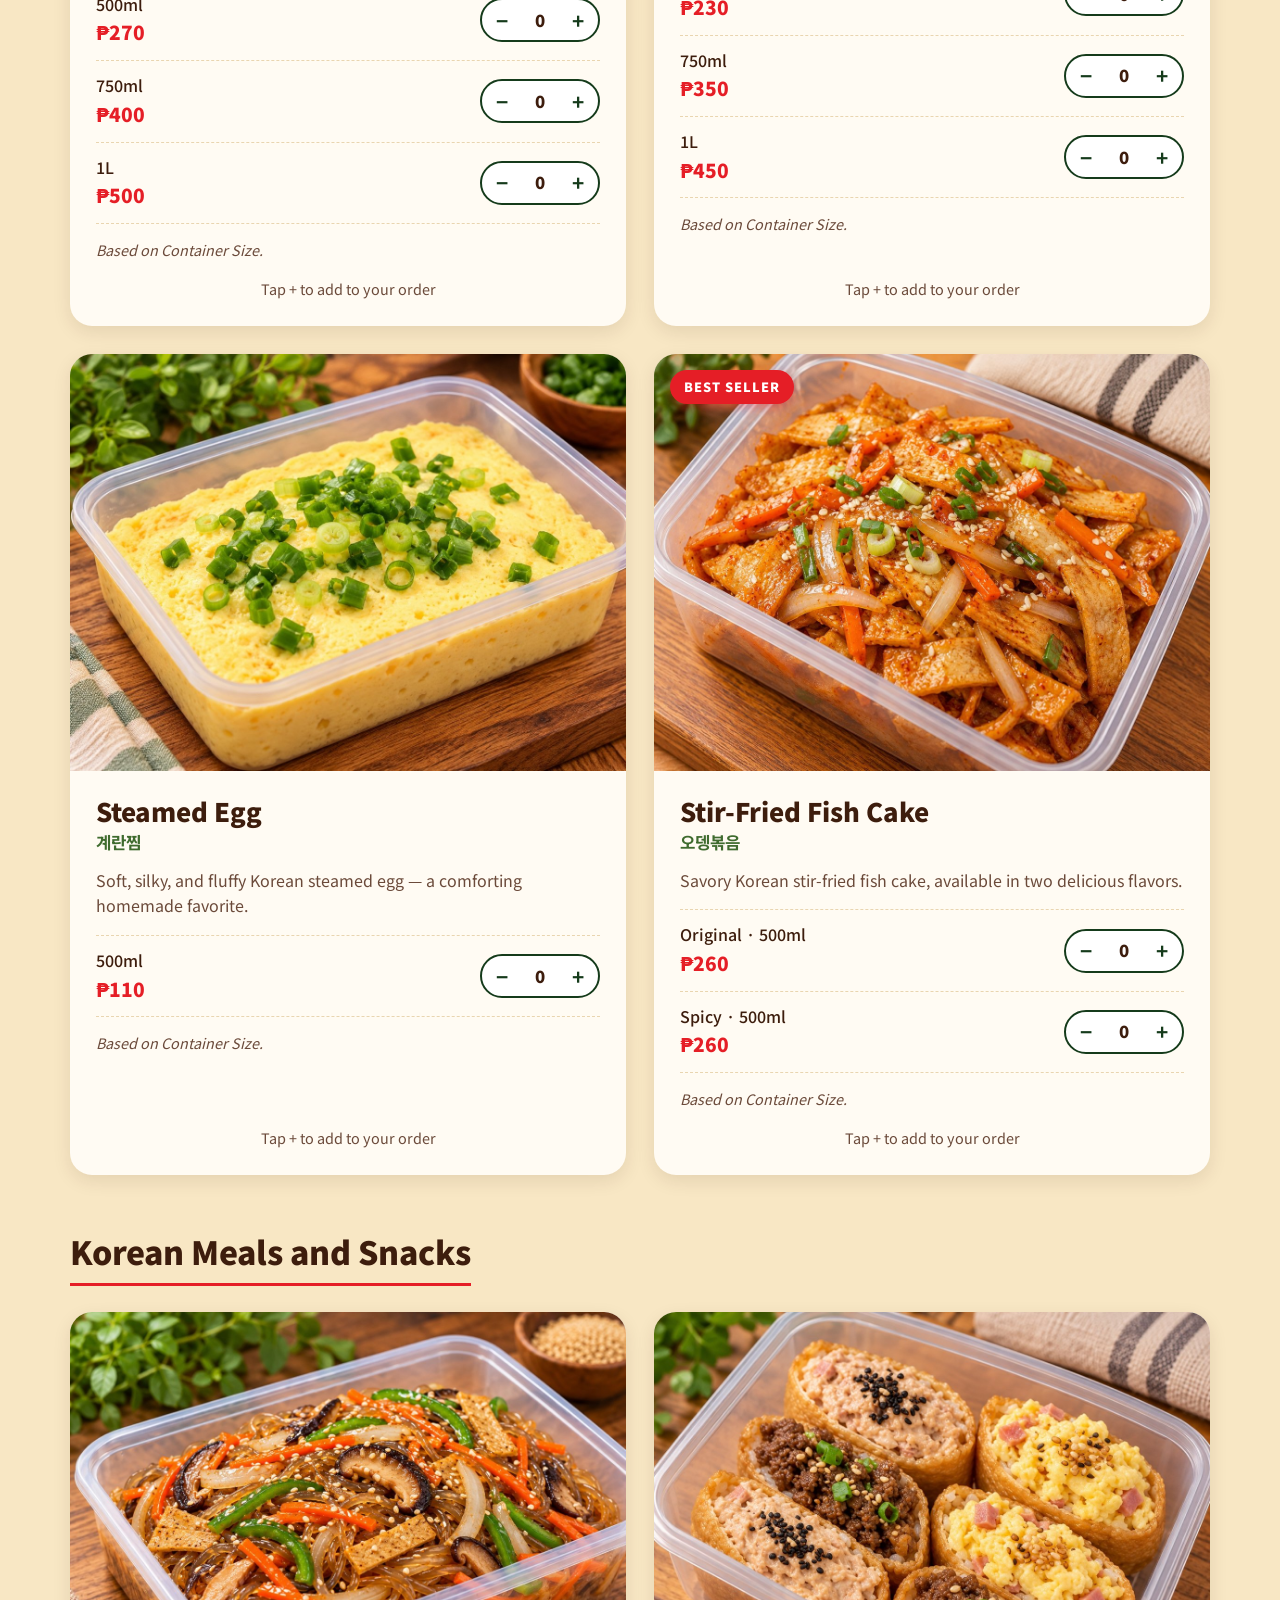
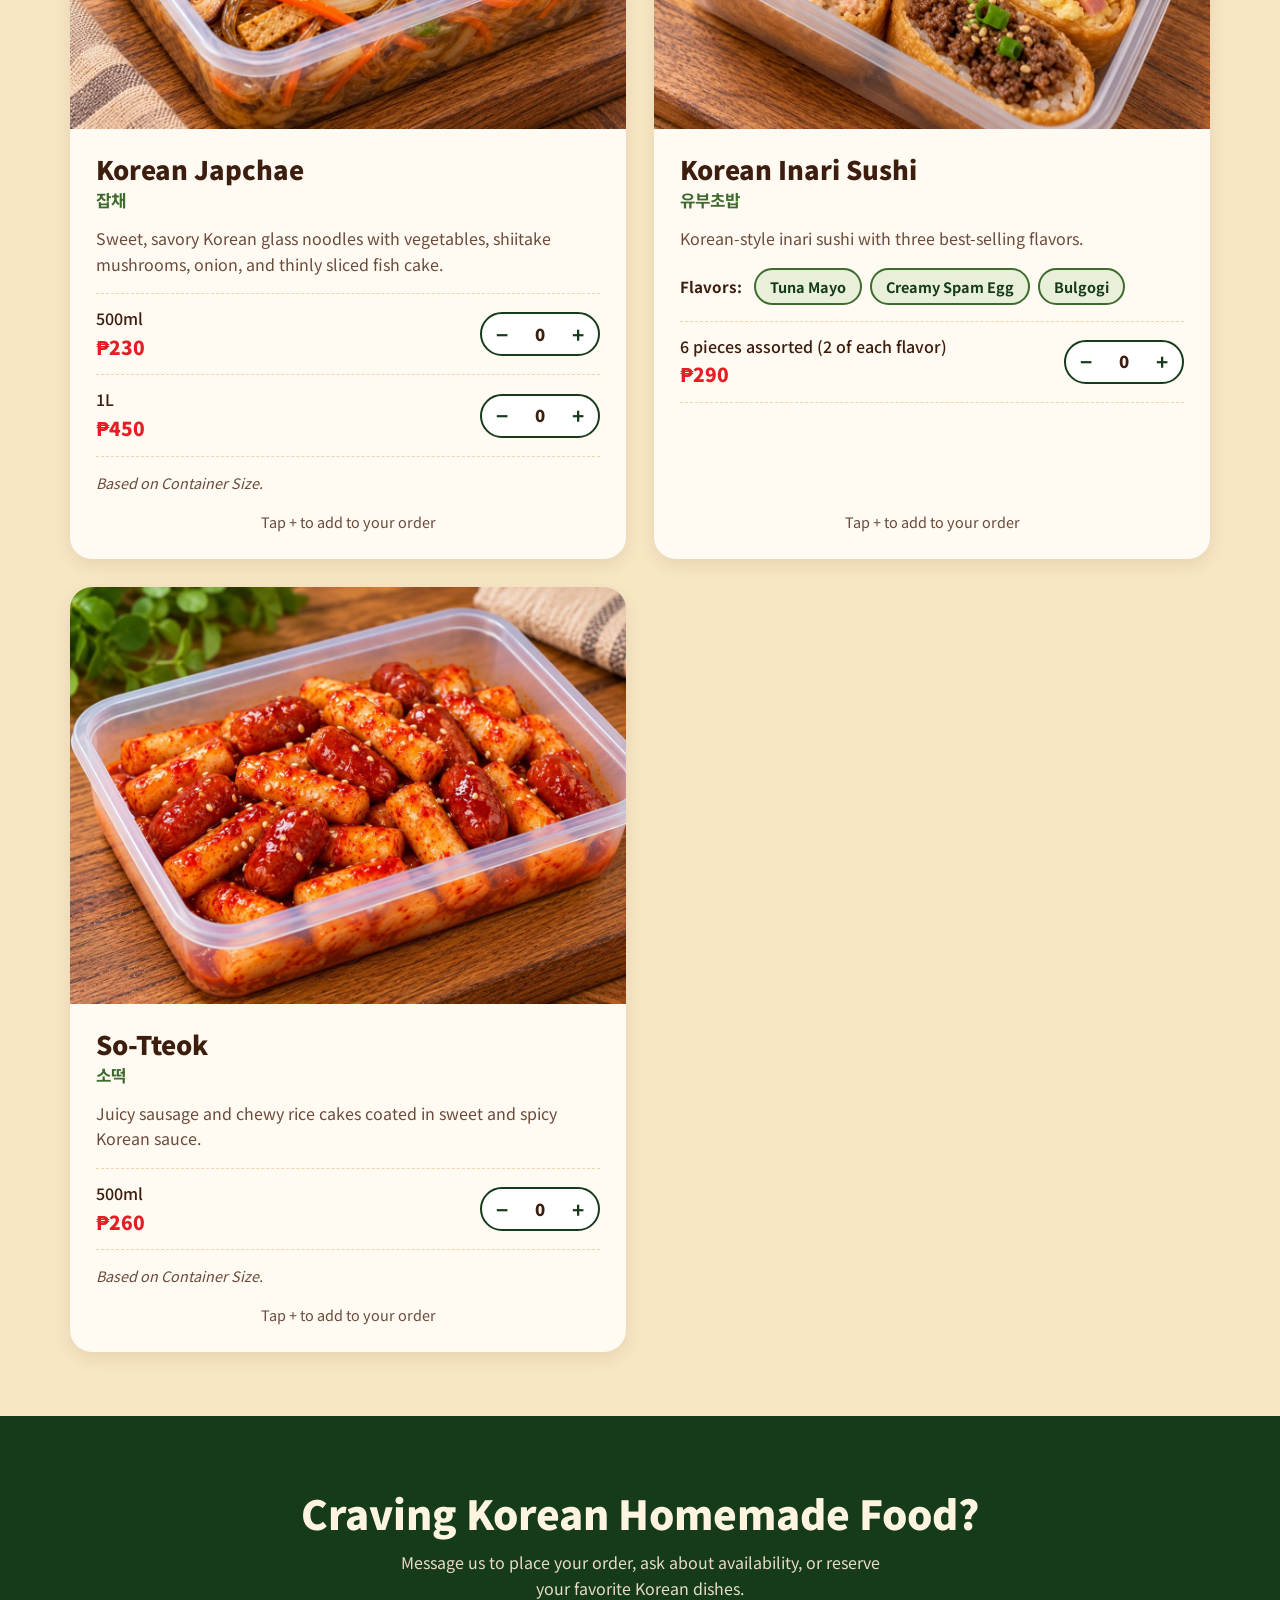
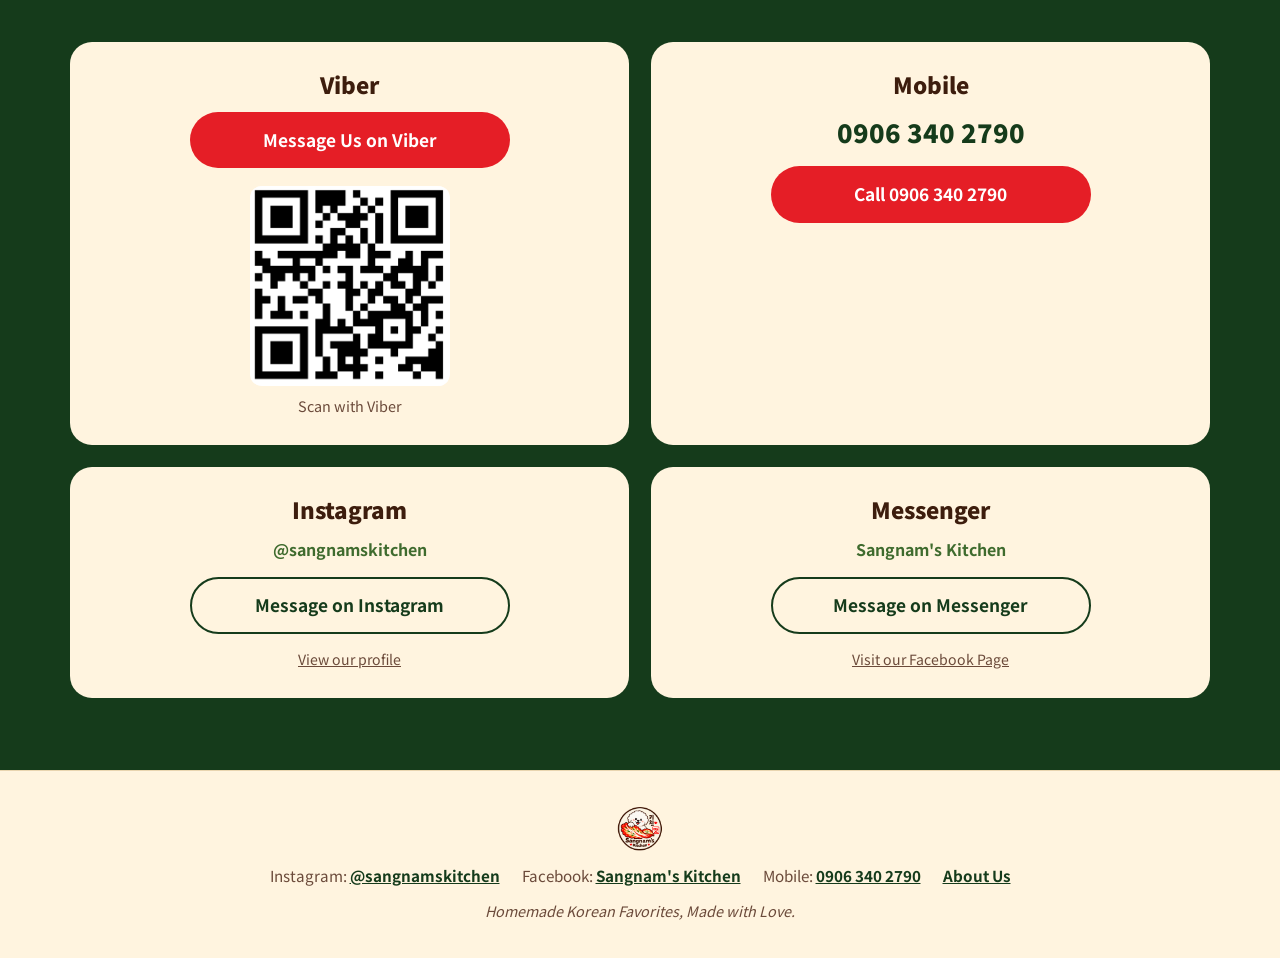
==== commit 06567dd9: "Add files via upload" ====
--- a/index.html
+++ b/index.html
@@ -55,23 +55,24 @@
       </div>
     </section>
 
-    <!-- HOW TO ORDER -->
-    <section class="how" id="how-to-order" aria-labelledby="how-title">
+    <!-- HOW TO ORDER (tap to open) -->
+    <section class="how" id="how-to-order" aria-label="How to order">
       <div class="container">
-        <header class="section-head">
-          <h2 id="how-title">How to Order</h2>
-          <p>It takes about a minute.</p>
-        </header>
-        <ol class="steps">
+        <details class="how-details">
+          <summary class="btn btn-outline btn-md how-summary">How to Order</summary>
+          <div class="how-panel">
+            <ol class="steps">
           <li><span class="step-num">1</span><div><strong>Choose your dishes.</strong> Tap <b>+</b> under the size you want. Tap <b>&minus;</b> to lower the number.</div></li>
           <li><span class="step-num">2</span><div><strong>Open your cart.</strong> Tap <b>Cart</b> at the top to review your order and total.</div></li>
           <li><span class="step-num">3</span><div><strong>Add your name</strong> (optional) so we know who to reply to.</div></li>
           <li><span class="step-num">4</span><div><strong>Send your order.</strong> Tap <b>Send My Order</b> and choose Viber, Messenger, or any app. Then tap Send in that chat.</div></li>
         </ol>
-        <div class="how-note">
+            <div class="how-note">
           <p><strong>Did not see the app list?</strong> Tap <b>Copy Order</b>, open Viber, Messenger, or Instagram, press and hold the message box, and tap <b>Paste</b>.</p>
           <p>Viber, Messenger, and Instagram must be installed on your phone. Open this page in Safari (iPhone) or Chrome (Android), not inside the Facebook or Instagram app.</p>
         </div>
+          </div>
+        </details>
       </div>
     </section>
 
@@ -163,8 +164,9 @@
   </aside>
 
   <!-- Mobile-only action bar -->
-  <nav class="mobile-bar" aria-label="Quick actions">
-    <a href="#menu" class="mobile-bar-btn mobile-bar-btn-secondary">View Menu</a>
+  <nav class="mobile-bar three" aria-label="Quick actions">
+    <a href="#menu" class="mobile-bar-btn mobile-bar-btn-secondary">Menu</a>
+    <a href="about.html" class="mobile-bar-btn mobile-bar-btn-secondary">About</a>
     <button type="button" class="mobile-bar-btn mobile-bar-btn-primary" data-open-cart>
       Cart <span class="cart-count" data-cart-count>0</span>
     </button>
@@ -669,6 +671,15 @@
     /* =========================================================
        Start
        ========================================================= */
+    function openHowIfLinked() {
+      if (location.hash === "#how-to-order") {
+        const d = document.querySelector(".how-details");
+        if (d) d.open = true;
+      }
+    }
+    openHowIfLinked();
+    window.addEventListener("hashchange", openHowIfLinked);
+
     renderMenu();
     renderContact();
     setupPlatformLinks();
--- a/style.css
+++ b/style.css
@@ -584,3 +584,27 @@
 @media (max-width: 760px) {
   .about-grid { grid-template-columns: 1fr; }
 }
+
+/* ---------- Phone bar with three buttons ---------- */
+@media (max-width: 640px) {
+  .mobile-bar.three { grid-template-columns: repeat(3, minmax(0, 1fr)); gap: 8px; }
+  .mobile-bar.three .mobile-bar-btn { font-size: 0.95rem; padding: 0 6px; min-width: 0; }
+}
+
+/* ---------- How to Order: tap-to-open button ---------- */
+.how-details { text-align: center; }
+.how-summary {
+  list-style: none;
+  cursor: pointer;
+  user-select: none;
+  min-width: 220px;
+}
+.how-summary::-webkit-details-marker { display: none; }
+.how-summary::after {
+  content: "▾";
+  margin-left: 10px;
+  font-size: 0.9em;
+  transition: transform 0.2s ease;
+}
+.how-details[open] .how-summary::after { transform: rotate(180deg); }
+.how-panel { margin-top: 24px; text-align: left; }
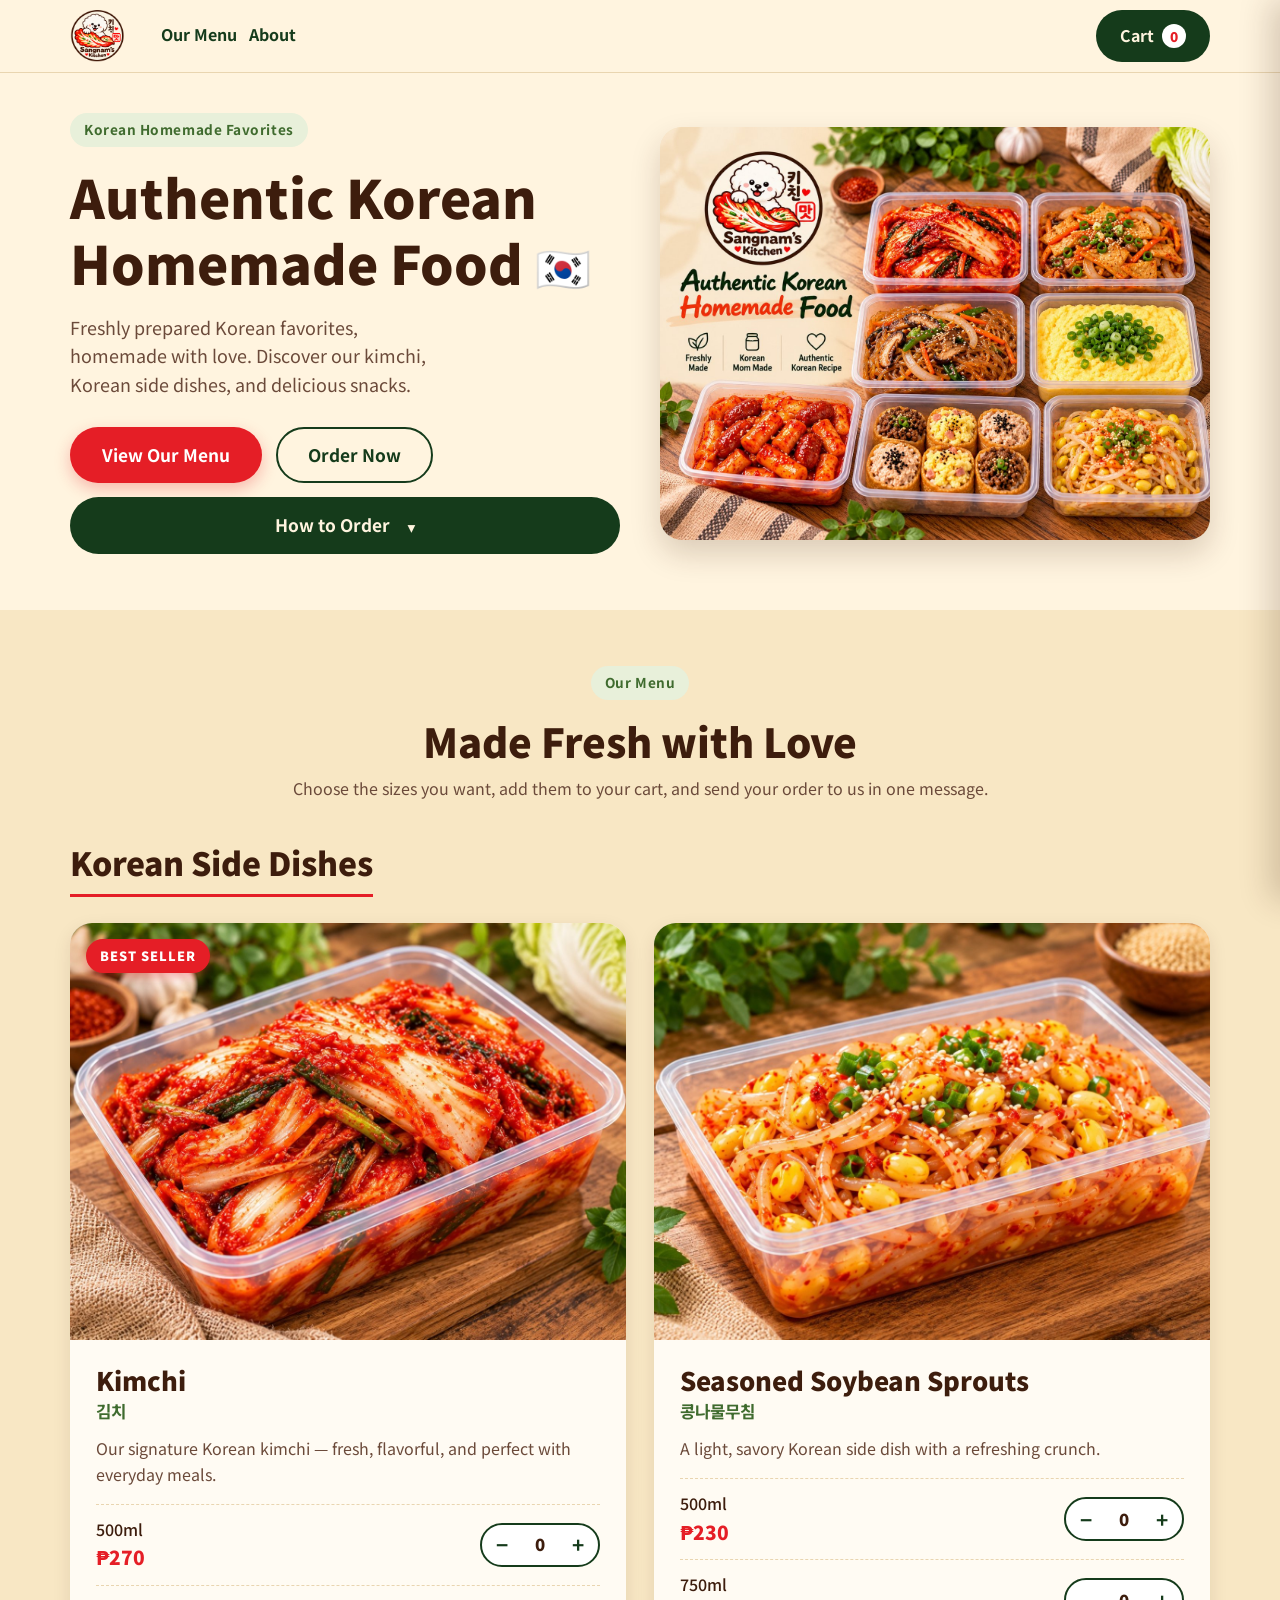
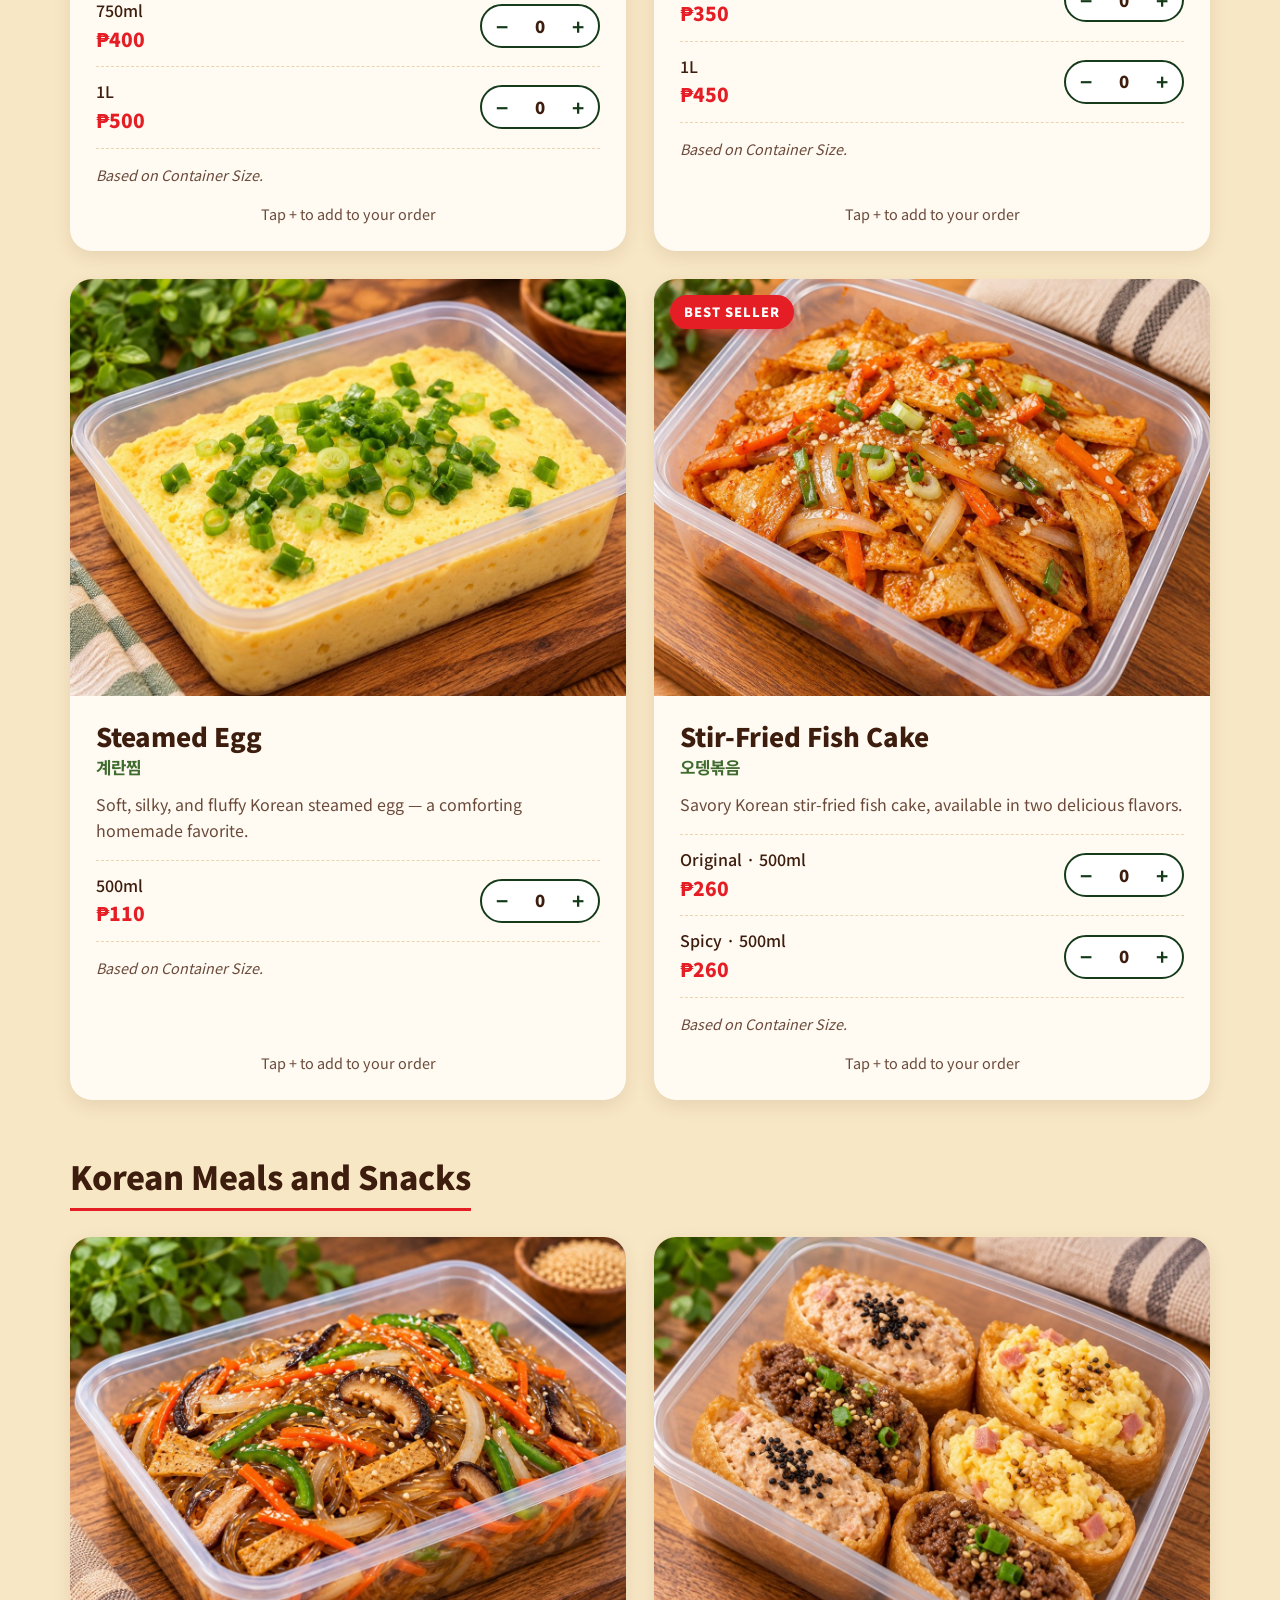
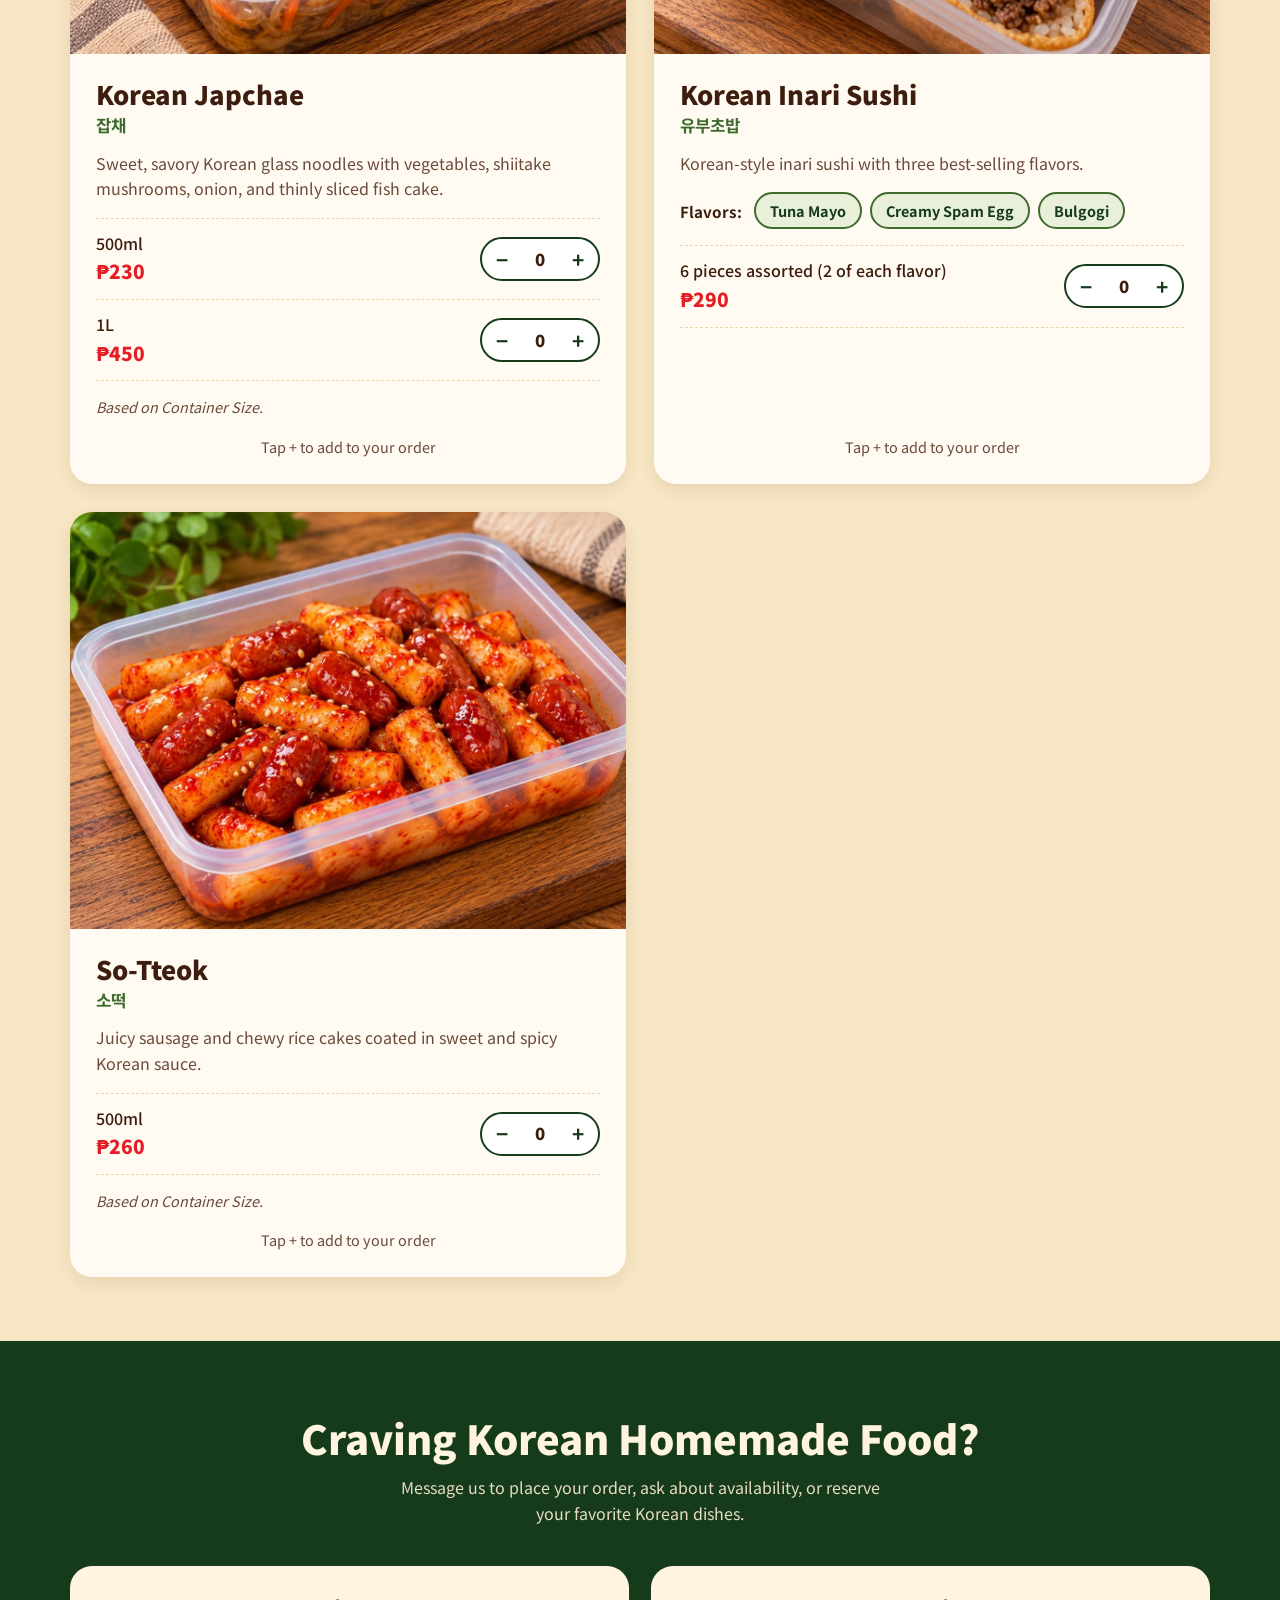
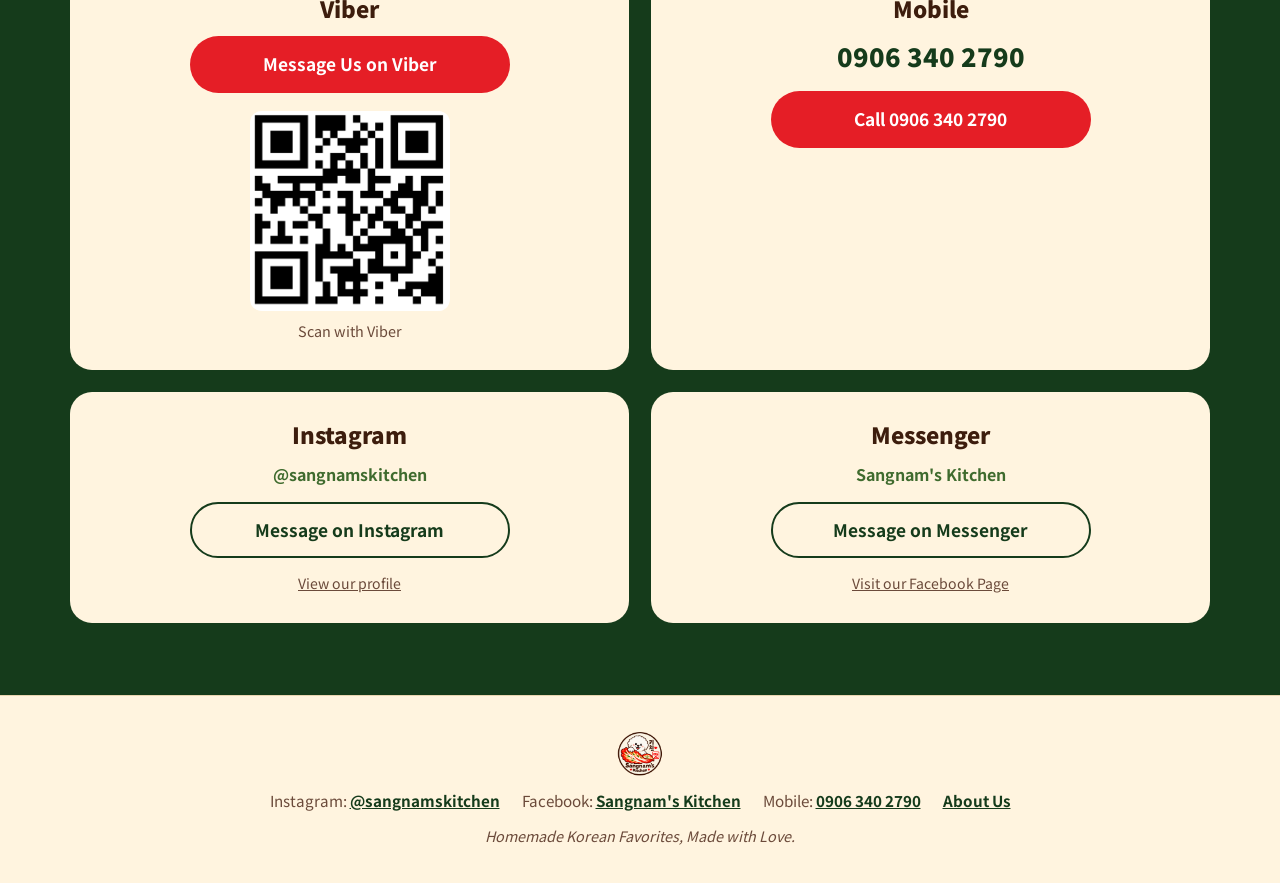
==== commit 9b2636e5: "Add files via upload" ====
--- a/index.html
+++ b/index.html
@@ -46,33 +46,27 @@
           <div class="hero-actions">
             <a href="#menu" class="btn btn-primary btn-lg">View Our Menu</a>
             <button type="button" class="btn btn-outline btn-lg" data-open-cart>Order Now</button>
+            <details class="how-details" id="how-to-order">
+              <summary class="btn btn-green btn-lg how-summary">How to Order</summary>
+              <div class="how-panel">
+                <ol class="steps">
+          <li><span class="step-num">1</span><div><strong>Choose your dishes.</strong> Tap <b>+</b> under the size you want. Tap <b>&minus;</b> to lower the number.</div></li>
+          <li><span class="step-num">2</span><div><strong>Open your cart.</strong> Tap <b>Cart</b> at the top to review your order and total.</div></li>
+          <li><span class="step-num">3</span><div><strong>Add your name</strong> (optional) so we know who to reply to.</div></li>
+          <li><span class="step-num">4</span><div><strong>Send your order.</strong> Tap <b>Send My Order</b> and choose Viber, Messenger, or any app. Then tap Send in that chat.</div></li>
+        </ol>
+                <div class="how-note">
+          <p><strong>Did not see the app list?</strong> Tap <b>Copy Order</b>, open Viber, Messenger, or Instagram, press and hold the message box, and tap <b>Paste</b>.</p>
+          <p>Viber, Messenger, and Instagram must be installed on your phone. Open this page in Safari (iPhone) or Chrome (Android), not inside the Facebook or Instagram app.</p>
+        </div>
+              </div>
+            </details>
           </div>
         </div>
         <div class="hero-media">
           <img class="hero-img" src="images/hero.jpg" alt="Sangnam's Kitchen Korean homemade dishes, featuring kimchi" loading="eager"
                onerror="this.outerHTML=pendingHTML('hero.jpg')" />
         </div>
-      </div>
-    </section>
-
-    <!-- HOW TO ORDER (tap to open) -->
-    <section class="how" id="how-to-order" aria-label="How to order">
-      <div class="container">
-        <details class="how-details">
-          <summary class="btn btn-outline btn-md how-summary">How to Order</summary>
-          <div class="how-panel">
-            <ol class="steps">
-          <li><span class="step-num">1</span><div><strong>Choose your dishes.</strong> Tap <b>+</b> under the size you want. Tap <b>&minus;</b> to lower the number.</div></li>
-          <li><span class="step-num">2</span><div><strong>Open your cart.</strong> Tap <b>Cart</b> at the top to review your order and total.</div></li>
-          <li><span class="step-num">3</span><div><strong>Add your name</strong> (optional) so we know who to reply to.</div></li>
-          <li><span class="step-num">4</span><div><strong>Send your order.</strong> Tap <b>Send My Order</b> and choose Viber, Messenger, or any app. Then tap Send in that chat.</div></li>
-        </ol>
-            <div class="how-note">
-          <p><strong>Did not see the app list?</strong> Tap <b>Copy Order</b>, open Viber, Messenger, or Instagram, press and hold the message box, and tap <b>Paste</b>.</p>
-          <p>Viber, Messenger, and Instagram must be installed on your phone. Open this page in Safari (iPhone) or Chrome (Android), not inside the Facebook or Instagram app.</p>
-        </div>
-          </div>
-        </details>
       </div>
     </section>
 
--- a/style.css
+++ b/style.css
@@ -608,3 +608,10 @@
 }
 .how-details[open] .how-summary::after { transform: rotate(180deg); }
 .how-panel { margin-top: 24px; text-align: left; }
+
+/* ---------- Solid green button and hero placement ---------- */
+.btn-green { background: var(--green); color: var(--cream); }
+.btn-green:hover { background: #0d2611; }
+.hero-actions > .how-details { flex: 1 1 100%; }
+.hero-actions .how-summary { width: 100%; min-width: 0; }
+.hero-actions .how-panel { text-align: left; }
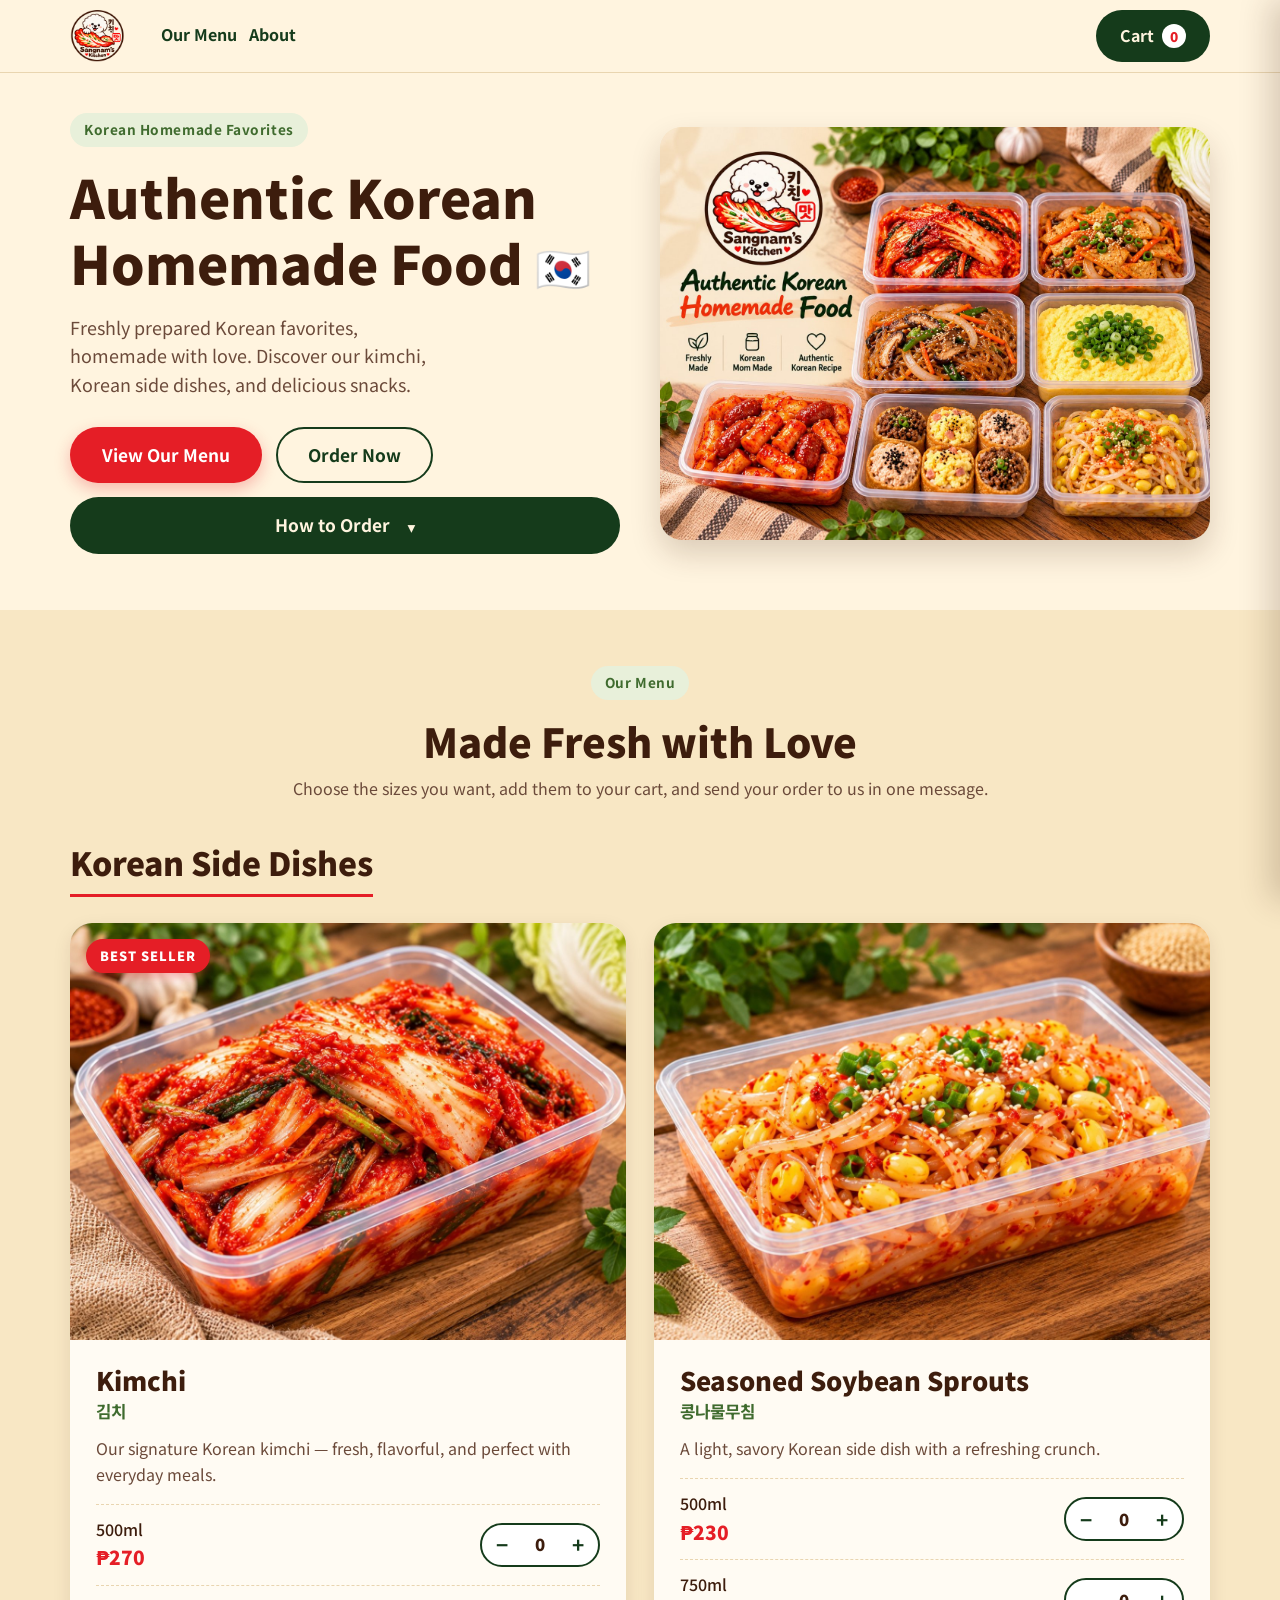
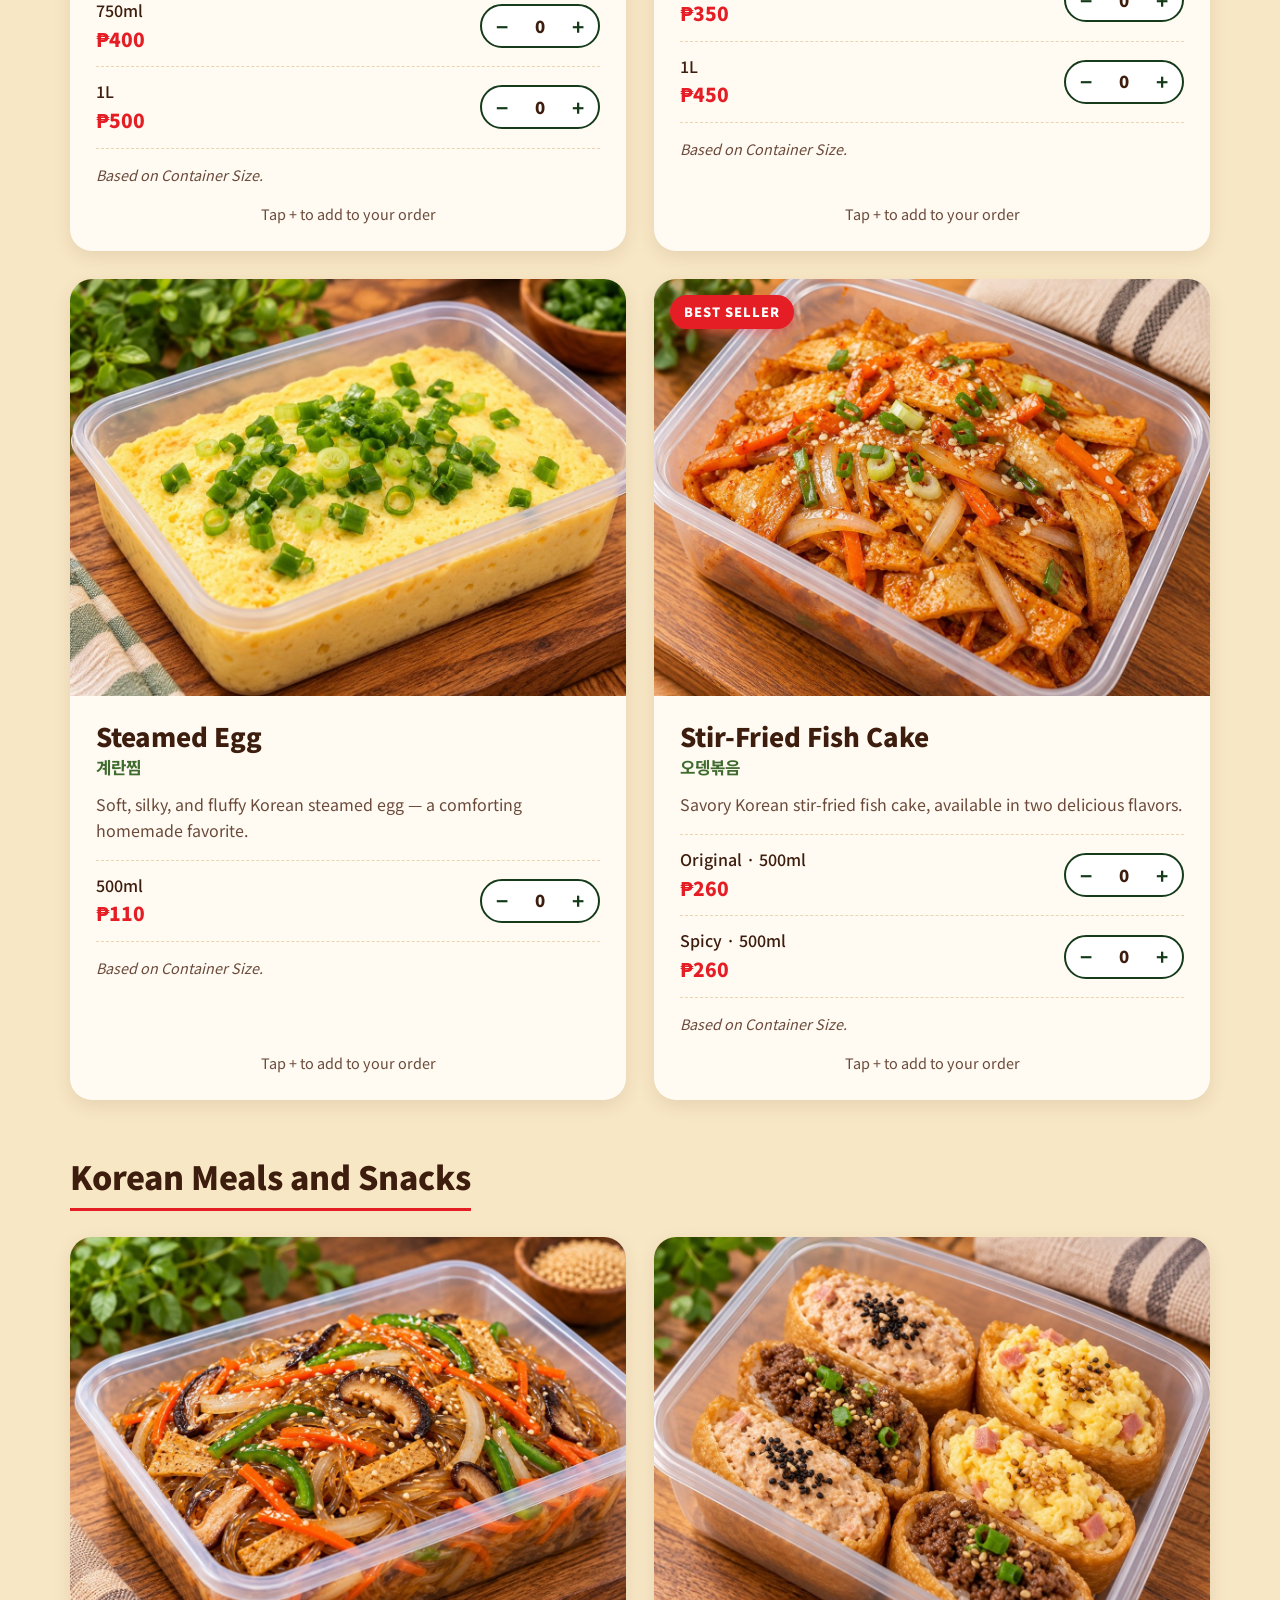
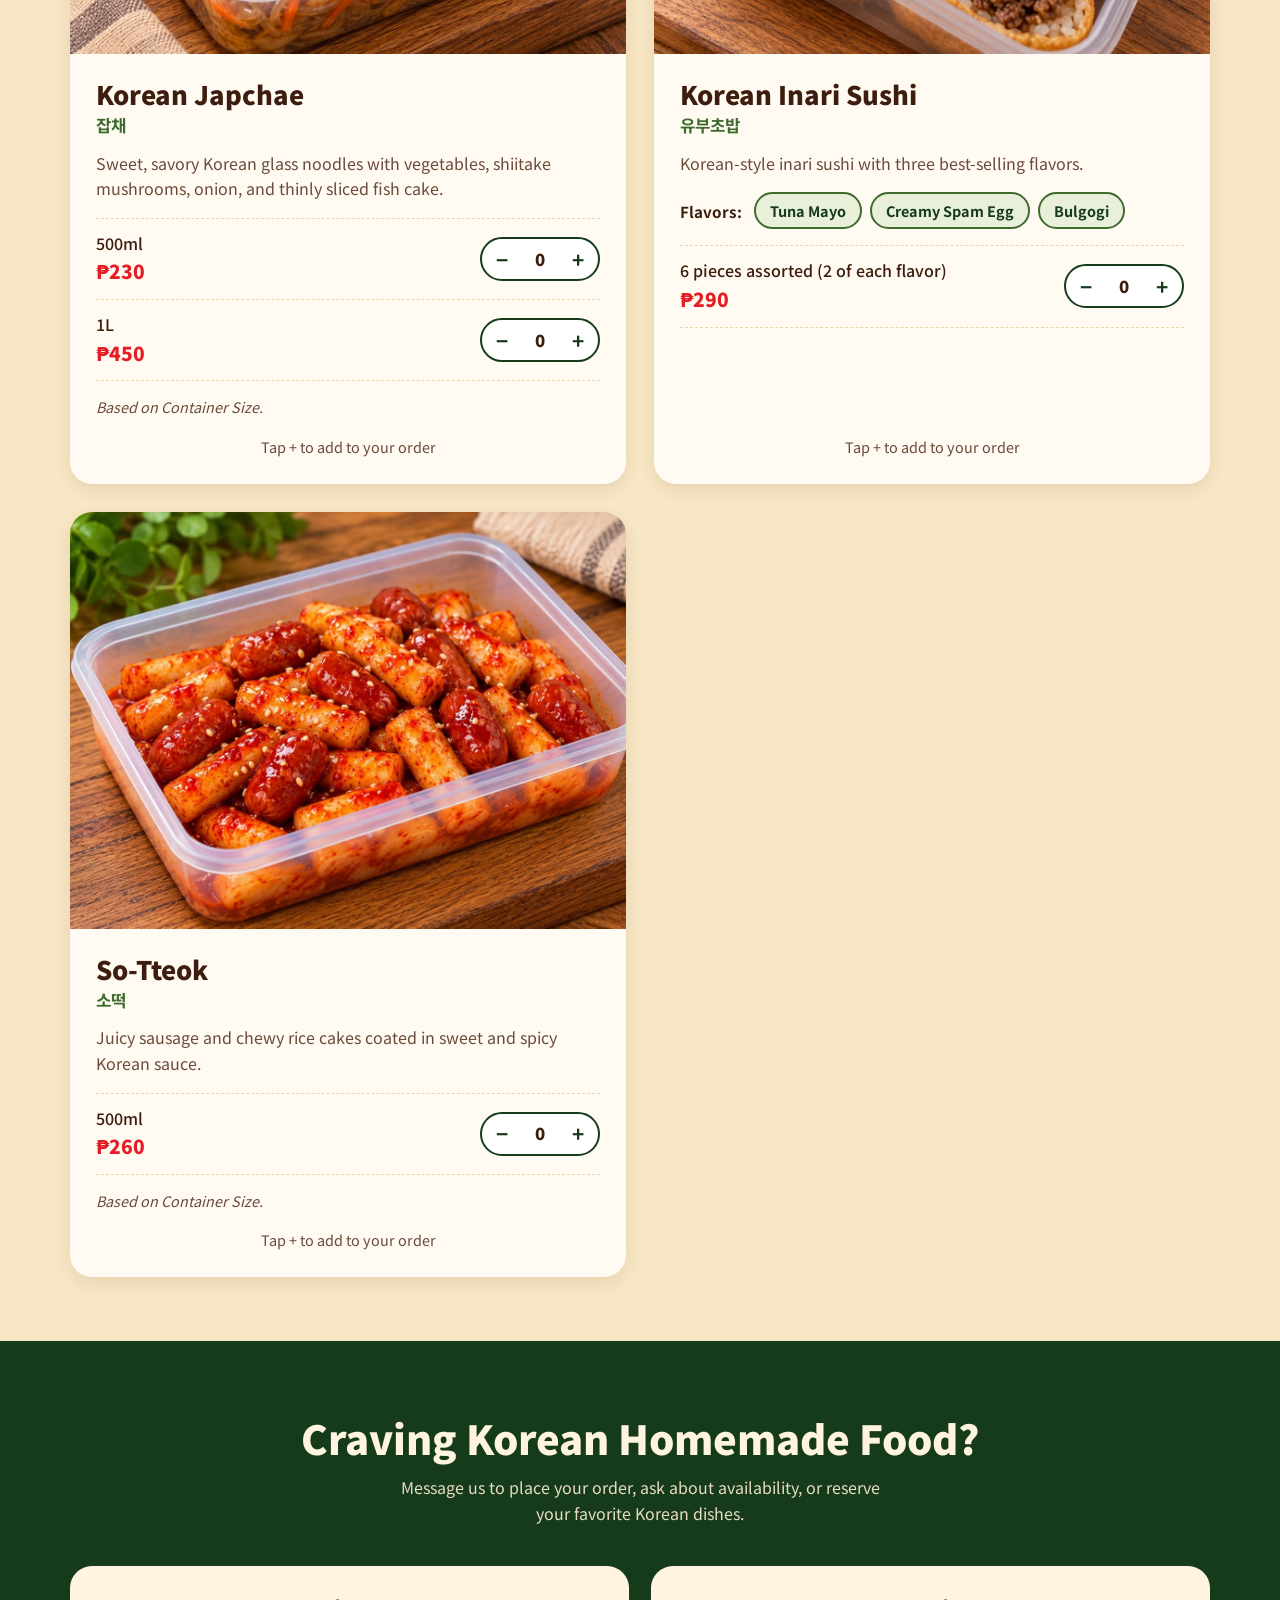
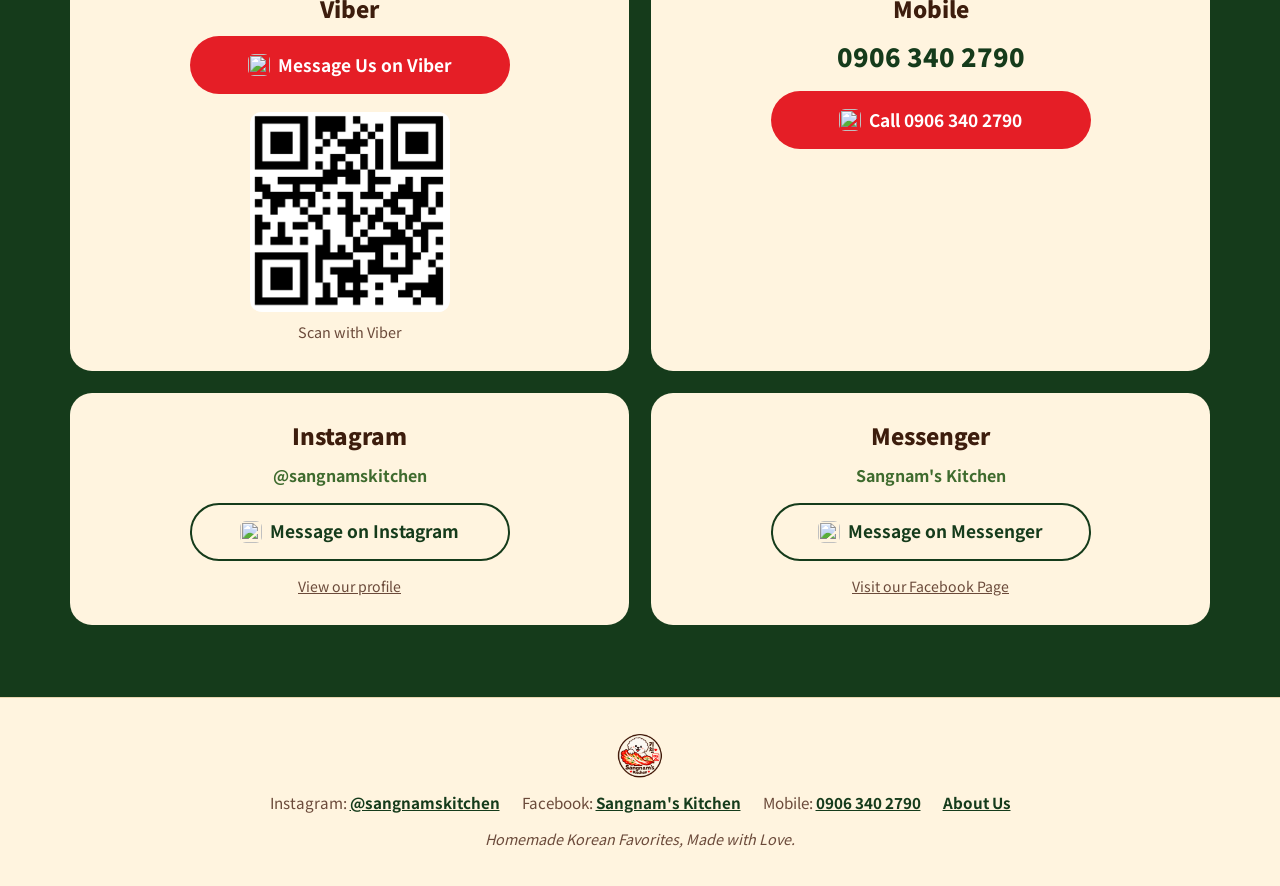
==== commit d05a9b2c: "Add files via upload" ====
--- a/index.html
+++ b/index.html
@@ -52,8 +52,7 @@
                 <ol class="steps">
           <li><span class="step-num">1</span><div><strong>Choose your dishes.</strong> Tap <b>+</b> under the size you want. Tap <b>&minus;</b> to lower the number.</div></li>
           <li><span class="step-num">2</span><div><strong>Open your cart.</strong> Tap <b>Cart</b> at the top to review your order and total.</div></li>
-          <li><span class="step-num">3</span><div><strong>Add your name</strong> (optional) so we know who to reply to.</div></li>
-          <li><span class="step-num">4</span><div><strong>Send your order.</strong> Tap <b>Send My Order</b> and choose Viber, Messenger, or any app. Then tap Send in that chat.</div></li>
+          <li><span class="step-num">3</span><div><strong>Send your order.</strong> Tap <b>Send My Order</b> and choose Viber, Messenger, or any app. Then tap Send in that chat.</div></li>
         </ol>
                 <div class="how-note">
           <p><strong>Did not see the app list?</strong> Tap <b>Copy Order</b>, open Viber, Messenger, or Instagram, press and hold the message box, and tap <b>Paste</b>.</p>
@@ -123,10 +122,17 @@
       <ul class="cart-lines" id="cart-lines"></ul>
 
       <div id="cart-details" hidden>
-        <label class="cart-field">
-          Your name (optional)
-          <input id="cart-name" type="text" maxlength="60" autocomplete="name" placeholder="So we know who to reply to" />
-        </label>
+
+        <div class="cart-contact">
+          <label class="cart-field">
+            Your name (optional)
+            <input type="text" id="cust-name" maxlength="60" autocomplete="name" placeholder="e.g. Maria Santos">
+          </label>
+          <label class="cart-field">
+            <span class="label-with-icon"><img src="images/mobile.png" alt="" class="platform-icon"> Mobile number (required)</span>
+            <input type="tel" id="cust-mobile" maxlength="20" inputmode="tel" autocomplete="tel" placeholder="09XX XXX XXXX" required>
+          </label>
+        </div>
 
         <div class="cart-total">
           <span>Total</span>
@@ -150,9 +156,10 @@
       <p class="send-status" id="send-status" role="status"></p>
       <p class="platform-label">Or paste your order into a chat:</p>
       <div class="platform-row">
-        <a class="btn btn-viber" id="link-viber" href="#" target="_blank" rel="noopener noreferrer" data-platform>Viber</a>
-        <a class="btn btn-messenger" id="link-messenger" href="#" target="_blank" rel="noopener noreferrer" data-platform>Messenger</a>
-        <a class="btn btn-instagram" id="link-instagram" href="#" target="_blank" rel="noopener noreferrer" data-platform>Instagram</a>
+        <a class="btn btn-viber" id="link-viber" href="#" target="_blank" rel="noopener noreferrer" data-platform><img src="images/viber.png" alt="" class="platform-icon">Viber</a>
+        <a class="btn btn-messenger" id="link-messenger" href="#" target="_blank" rel="noopener noreferrer" data-platform><img src="images/messenger.png" alt="" class="platform-icon">Messenger</a>
+        <a class="btn btn-instagram" id="link-instagram" href="#" target="_blank" rel="noopener noreferrer" data-platform><img src="images/instagram.png" alt="" class="platform-icon">Instagram</a>
+        <a class="btn btn-whatsapp" id="link-whatsapp" href="#" target="_blank" rel="noopener noreferrer" data-platform><img src="images/whatsapp.png" alt="" class="platform-icon">WhatsApp</a>
       </div>
     </div>
   </aside>
@@ -177,6 +184,7 @@
 
       // Messenger and Instagram direct-message links (derived from the Facebook/Instagram pages).
       messengerUrl: "https://m.me/sangnamskitchen",
+      whatsappUrl: "https://wa.me/message/4I4C3RKYYJWVM1",
       instagramDmUrl: "https://ig.me/m/sangnamskitchen",
       instagramUrl: "https://www.instagram.com/sangnamskitchen/",
       instagramHandle: "@sangnamskitchen",
@@ -440,26 +448,53 @@
       document.getElementById("contact-grid").innerHTML =
         // Viber
         '<article class="contact-card"><h3 class="contact-card-title">Viber</h3>' +
-          '<a class="btn btn-viber btn-lg contact-btn" href="' + viberHref() + '" target="_blank" rel="noopener noreferrer">Message Us on Viber</a>' +
+          '<a class="btn btn-viber btn-lg contact-btn" href="' + viberHref() + '" target="_blank" rel="noopener noreferrer"><img src="images/viber.png" alt="" class="platform-icon">Message Us on Viber</a>' +
           '<figure class="qr-figure">' + imageTag("viber-qr.png", "Sangnam's Kitchen Viber QR code", "qr-img") +
           "<figcaption>Scan with Viber</figcaption></figure></article>" +
 
         // Mobile
         '<article class="contact-card"><h3 class="contact-card-title">Mobile</h3>' +
           '<p class="phone-number"><a class="phone-link" href="tel:' + SITE.phoneTel + '">' + SITE.phoneDisplay + "</a></p>" +
-          '<a class="btn btn-viber btn-lg contact-btn" href="tel:' + SITE.phoneTel + '">Call ' + SITE.phoneDisplay + "</a></article>" +
+          '<a class="btn btn-viber btn-lg contact-btn" href="tel:' + SITE.phoneTel + '"><img src="images/mobile.png" alt="" class="platform-icon">Call ' + SITE.phoneDisplay + "</a></article>" +
 
         // Instagram
         '<article class="contact-card"><h3 class="contact-card-title">Instagram</h3>' +
           '<p class="contact-handle">' + escapeHTML(SITE.instagramHandle) + "</p>" +
-          '<a class="btn btn-outline btn-lg contact-btn" href="' + escapeHTML(SITE.instagramDmUrl) + '" target="_blank" rel="noopener noreferrer">Message on Instagram</a>' +
+          '<a class="btn btn-outline btn-lg contact-btn" href="' + escapeHTML(SITE.instagramDmUrl) + '" target="_blank" rel="noopener noreferrer"><img src="images/instagram.png" alt="" class="platform-icon">Message on Instagram</a>' +
           '<a class="contact-note" href="' + escapeHTML(SITE.instagramUrl) + '" target="_blank" rel="noopener noreferrer">View our profile</a></article>' +
 
         // Messenger / Facebook
         '<article class="contact-card"><h3 class="contact-card-title">Messenger</h3>' +
           '<p class="contact-handle">' + escapeHTML(SITE.facebookName) + "</p>" +
-          '<a class="btn btn-outline btn-lg contact-btn" href="' + escapeHTML(SITE.messengerUrl) + '" target="_blank" rel="noopener noreferrer">Message on Messenger</a>' +
+          '<a class="btn btn-outline btn-lg contact-btn" href="' + escapeHTML(SITE.messengerUrl) + '" target="_blank" rel="noopener noreferrer"><img src="images/messenger.png" alt="" class="platform-icon">Message on Messenger</a>' +
           '<a class="contact-note" href="' + escapeHTML(SITE.facebookUrl) + '" target="_blank" rel="noopener noreferrer">Visit our Facebook Page</a></article>';
+    }
+
+    /* =========================================================
+       Customer contact (name optional, mobile required)
+       ========================================================= */
+    const CONTACT_KEY = "sangnams-kitchen-contact";
+    let contact = { name: "", mobile: "" };
+    try {
+      const saved = JSON.parse(localStorage.getItem(CONTACT_KEY) || "{}");
+      contact.name = String(saved.name || "");
+      contact.mobile = String(saved.mobile || "");
+    } catch (e) { /* storage unavailable: start blank */ }
+
+    function saveContact() {
+      try { localStorage.setItem(CONTACT_KEY, JSON.stringify(contact)); } catch (e) { /* ignore */ }
+    }
+
+    function hasValidMobile() {
+      return contact.mobile.replace(/\D/g, "").length >= 10;
+    }
+
+    function requireContact() {
+      if (hasValidMobile()) return true;
+      setStatus("Please enter your mobile number (at least 10 digits) so we can reach you.");
+      const field = document.getElementById("cust-mobile");
+      if (field) { field.setAttribute("aria-invalid", "true"); field.focus(); }
+      return false;
     }
 
     /* =========================================================
@@ -471,8 +506,11 @@
 
     function buildMessage() {
       const lines = cartLines();
-      const name = document.getElementById("cart-name").value.trim();
       const out = ["Hi Sangnam's Kitchen! I'd like to place this order:", ""];
+
+      if (contact.name) out.push("Name: " + contact.name);
+      if (contact.mobile) out.push("Mobile: " + contact.mobile);
+      if (contact.name || contact.mobile) out.push("");
 
       lines.forEach((l, i) => {
         const detail = l.opt.text ? " – " + l.opt.text : "";
@@ -480,7 +518,6 @@
       });
 
       out.push("", "Total: " + formatPeso(cartTotal()));
-      if (name) out.push("Name: " + name);
       out.push("", "Please confirm availability and the final total. Thank you!");
       return out.join("\n");
     }
@@ -514,6 +551,7 @@
 
     async function sendOrder() {
       if (!cartCount()) return setStatus("Your cart is empty. Add items first.");
+      if (!requireContact()) return;
 
       // On phones, the system share sheet lets them pick Viber, Messenger, Instagram, or any app
       if (navigator.share) {
@@ -624,14 +662,34 @@
       if (e.key === "Escape" && cartEl.classList.contains("open")) closeCart();
     });
 
-    document.getElementById("cart-name").addEventListener("input", () => {
-      document.getElementById("order-preview").value = buildMessage();
-    });
-
     document.getElementById("btn-send").addEventListener("click", sendOrder);
+
+    // Name and mobile fields: keep the order message in sync and remember them on this phone
+    (function bindContactFields() {
+      const nameField = document.getElementById("cust-name");
+      const mobileField = document.getElementById("cust-mobile");
+      nameField.value = contact.name;
+      mobileField.value = contact.mobile;
+      nameField.addEventListener("input", () => {
+        contact.name = nameField.value.trim();
+        saveContact();
+        refreshPreview();
+      });
+      mobileField.addEventListener("input", () => {
+        contact.mobile = mobileField.value.trim();
+        mobileField.removeAttribute("aria-invalid");
+        saveContact();
+        refreshPreview();
+      });
+    })();
+
+    function refreshPreview() {
+      document.getElementById("order-preview").value = cartCount() ? buildMessage() : "";
+    }
 
     document.getElementById("btn-copy").addEventListener("click", async () => {
       if (!cartCount()) return;
+      if (!requireContact()) return;
       const ok = await copyOrder();
       setStatus(ok ? "Order copied. Paste it into Viber, Messenger, or Instagram." : "Could not copy. Select the text in the order message box and copy it.");
     });
@@ -650,9 +708,11 @@
       document.getElementById("link-viber").setAttribute("href", viberHref());
       document.getElementById("link-messenger").setAttribute("href", SITE.messengerUrl);
       document.getElementById("link-instagram").setAttribute("href", SITE.instagramDmUrl);
+      document.getElementById("link-whatsapp").setAttribute("href", SITE.whatsappUrl);
 
       document.querySelectorAll("[data-platform]").forEach((a) => {
-        a.addEventListener("click", () => {
+        a.addEventListener("click", (e) => {
+          if (cartCount() && !requireContact()) { e.preventDefault(); return; }
           if (cartCount()) {
             copyOrder().then((ok) => {
               setStatus(ok ? "Order copied. Paste it into the chat." : "Select the order message box and copy it, then paste it into the chat.");
--- a/style.css
+++ b/style.css
@@ -427,7 +427,7 @@
 .cart-foot-row .btn { padding: 12px 14px; font-size: 0.95rem; }
 .send-status { font-size: 0.9rem; color: var(--leaf); min-height: 1.4em; font-weight: 700; text-align: center; }
 .platform-label { font-size: 0.85rem; color: var(--brown-soft); text-align: center; }
-.platform-row { display: grid; grid-template-columns: 1fr 1fr 1fr; gap: 8px; }
+.platform-row { display: grid; grid-template-columns: 1fr 1fr; gap: 8px; }
 .platform-row .btn { padding: 10px 6px; font-size: 0.88rem; min-height: 46px; }
 .btn-messenger { background: #0a7cff; color: #fff; }
 .btn-messenger:hover { background: #0865d1; }
@@ -615,3 +615,16 @@
 .hero-actions > .how-details { flex: 1 1 100%; }
 .hero-actions .how-summary { width: 100%; min-width: 0; }
 .hero-actions .how-panel { text-align: left; }
+
+.btn-whatsapp { background: #1ea855; color: #fff; }
+.btn-whatsapp:hover { background: #178a45; }
+
+/* Platform logos beside buttons */
+.platform-icon { width: 22px; height: 22px; object-fit: contain; flex: 0 0 auto; border-radius: 6px; }
+.platform-row .platform-icon { width: 20px; height: 20px; }
+.btn-outline .platform-icon, .btn-viber .platform-icon, .btn-whatsapp .platform-icon { background: transparent; }
+
+/* Name and mobile fields in the cart */
+.cart-contact { display: grid; gap: 0; }
+.label-with-icon { display: inline-flex; align-items: center; gap: 8px; }
+.cart-field input[aria-invalid="true"] { border-color: var(--red); }
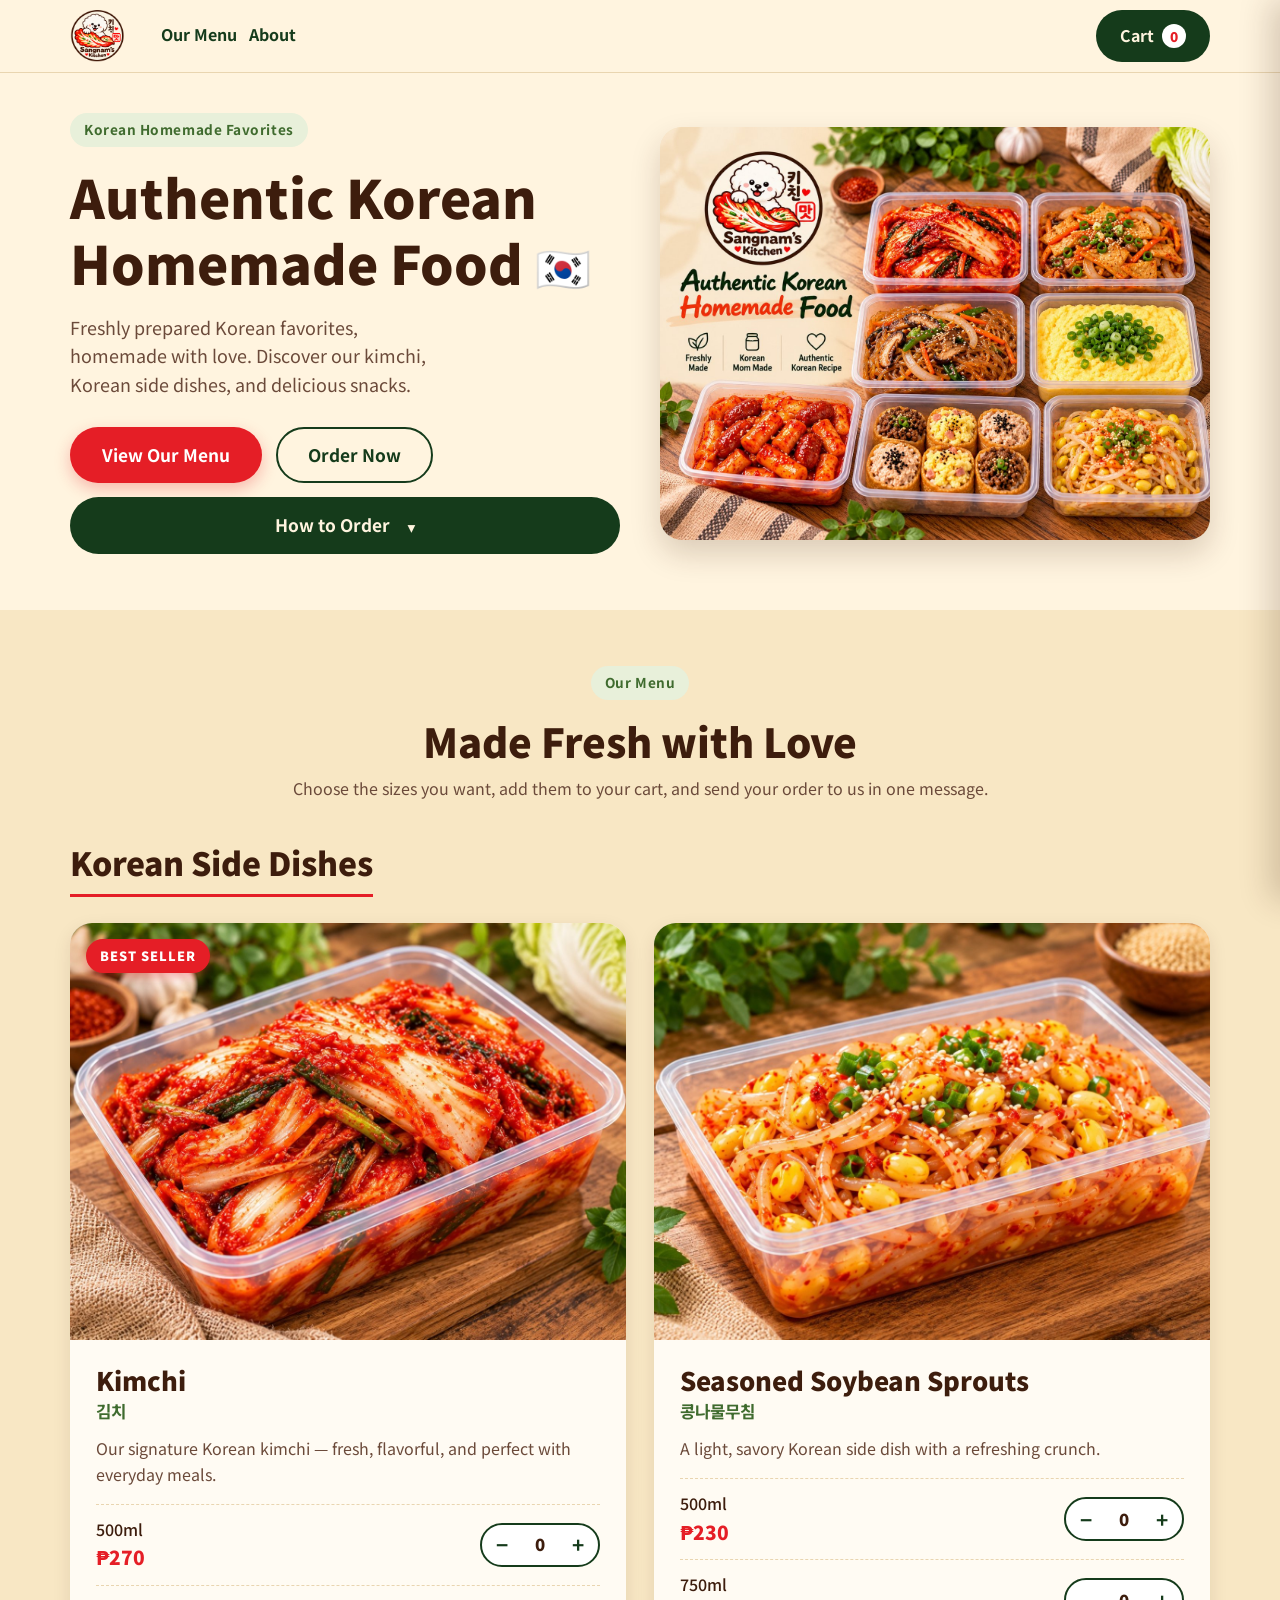
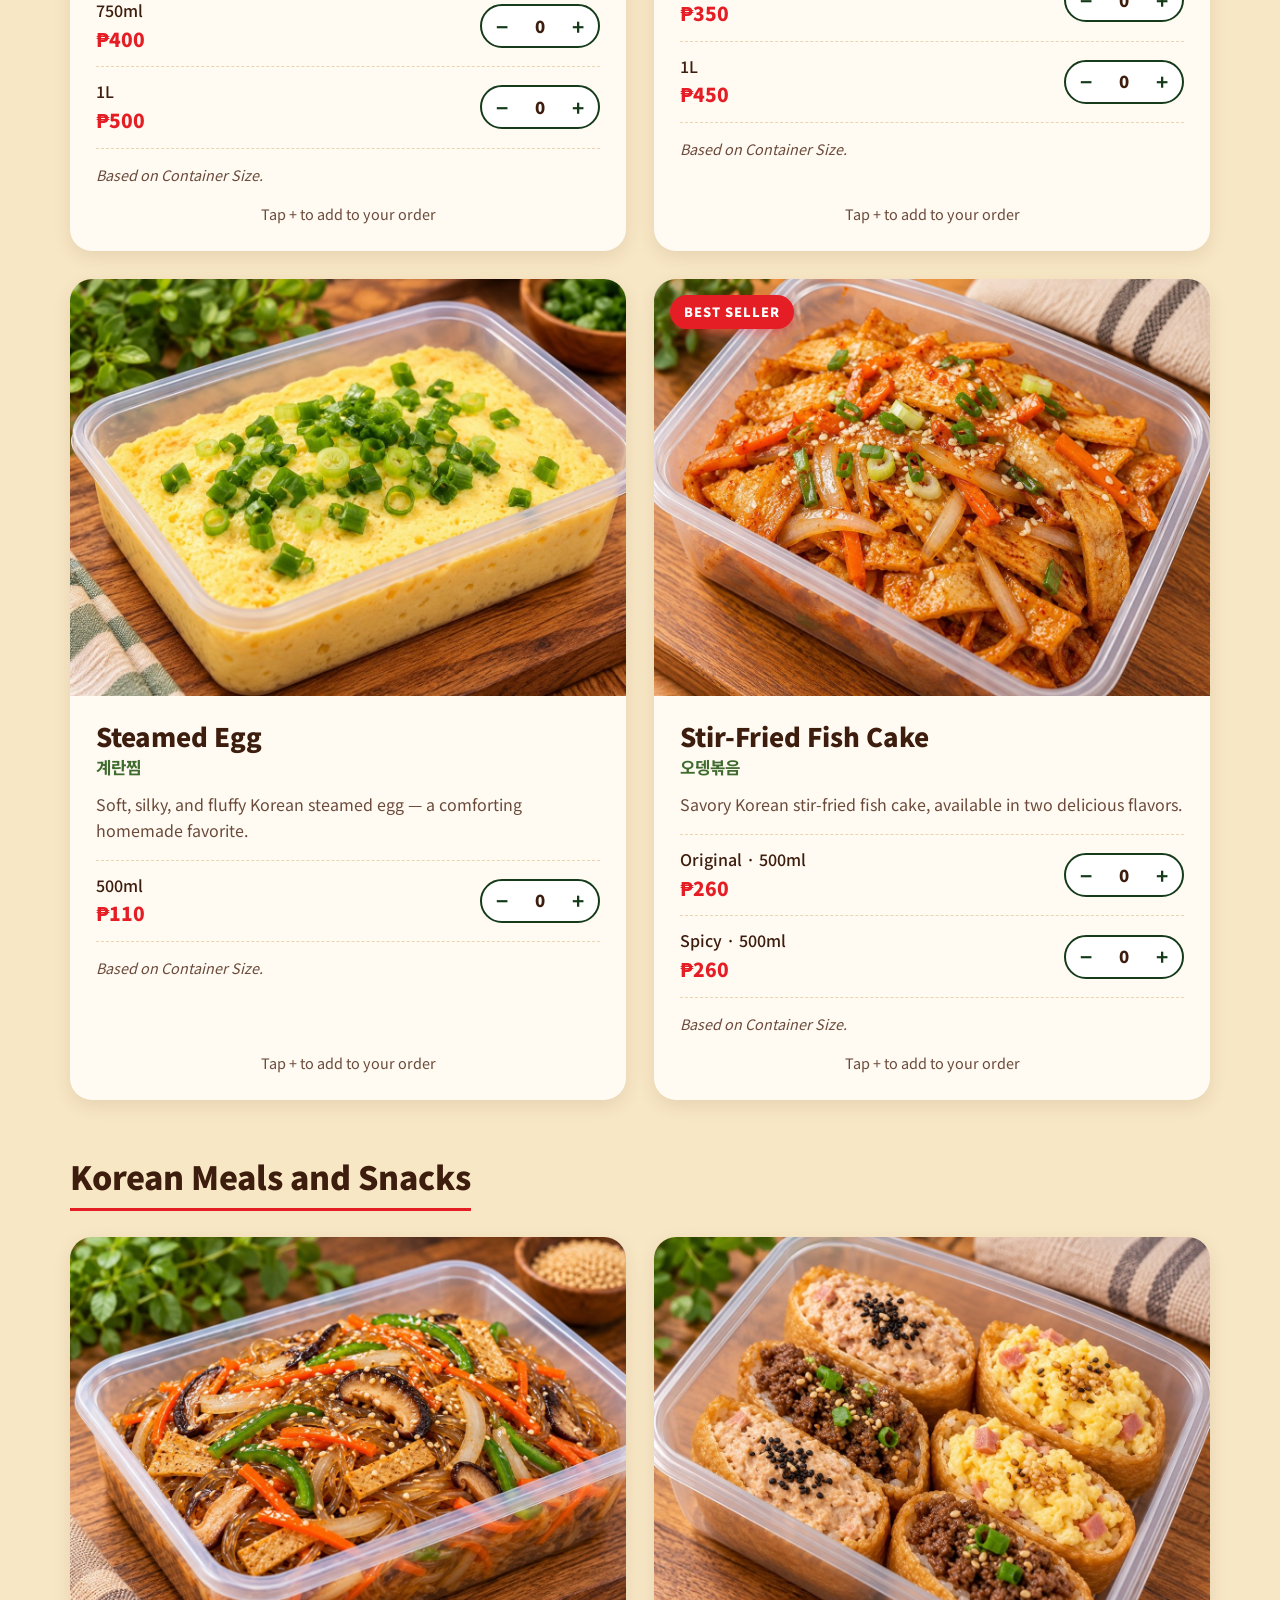
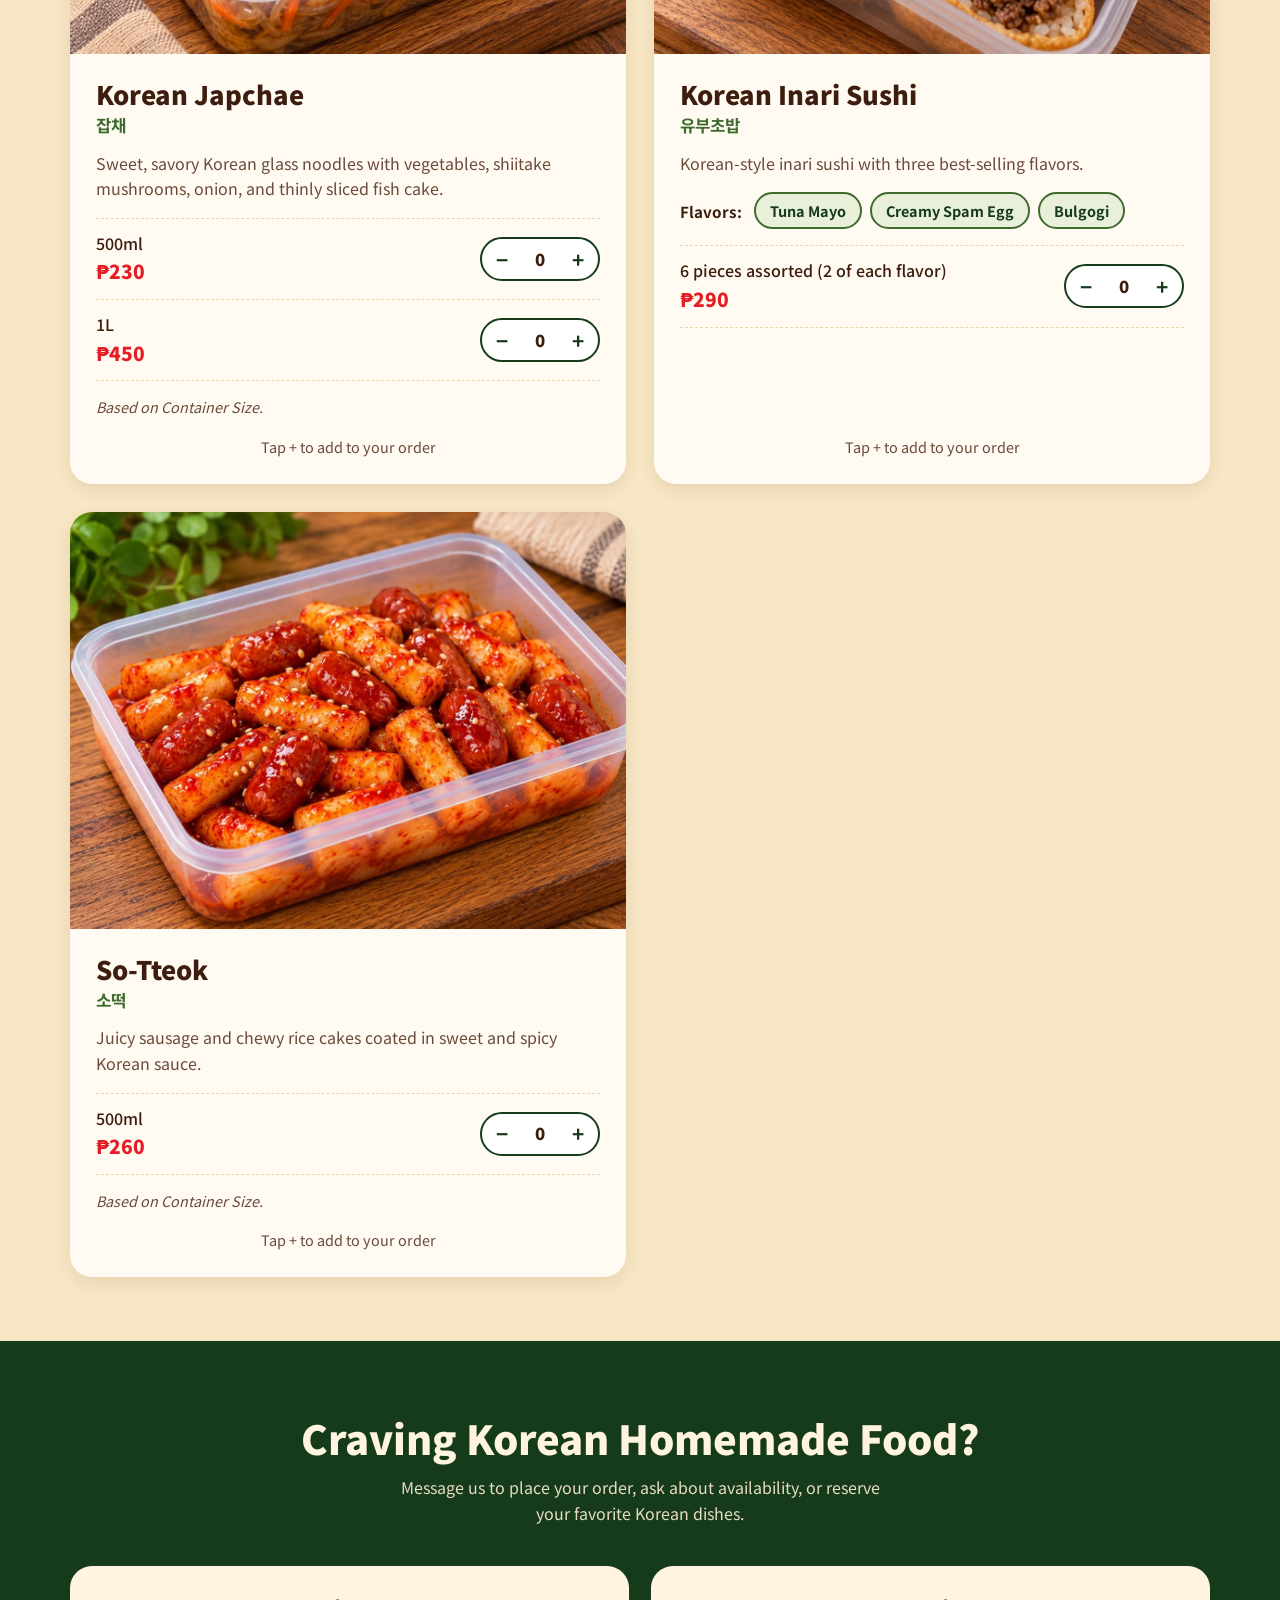
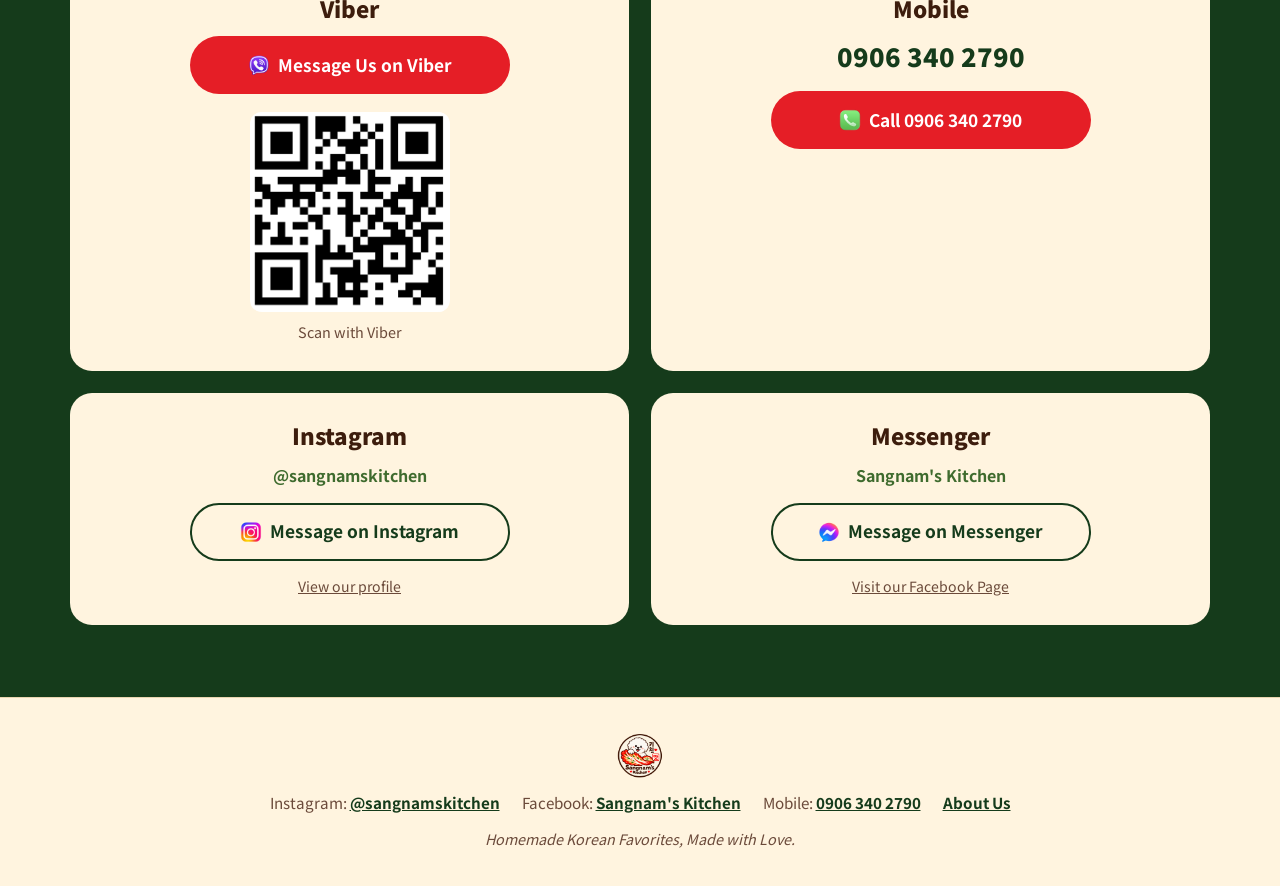
==== commit ad274d1b: "Add files via upload" ====
--- a/index.html
+++ b/index.html
@@ -125,8 +125,8 @@
 
         <div class="cart-contact">
           <label class="cart-field">
-            Your name (optional)
-            <input type="text" id="cust-name" maxlength="60" autocomplete="name" placeholder="e.g. Maria Santos">
+            Your name (required)
+            <input type="text" id="cust-name" maxlength="60" autocomplete="name" placeholder="e.g. Maria Santos" required>
           </label>
           <label class="cart-field">
             <span class="label-with-icon"><img src="images/mobile.png" alt="" class="platform-icon"> Mobile number (required)</span>
@@ -490,11 +490,19 @@
     }
 
     function requireContact() {
-      if (hasValidMobile()) return true;
-      setStatus("Please enter your mobile number (at least 10 digits) so we can reach you.");
-      const field = document.getElementById("cust-mobile");
-      if (field) { field.setAttribute("aria-invalid", "true"); field.focus(); }
-      return false;
+      const nameField = document.getElementById("cust-name");
+      const mobileField = document.getElementById("cust-mobile");
+      if (!contact.name) {
+        setStatus("Please enter your name so we know who the order is for.");
+        if (nameField) { nameField.setAttribute("aria-invalid", "true"); nameField.focus(); }
+        return false;
+      }
+      if (!hasValidMobile()) {
+        setStatus("Please enter your mobile number (at least 10 digits) so we can reach you.");
+        if (mobileField) { mobileField.setAttribute("aria-invalid", "true"); mobileField.focus(); }
+        return false;
+      }
+      return true;
     }
 
     /* =========================================================
@@ -672,6 +680,7 @@
       mobileField.value = contact.mobile;
       nameField.addEventListener("input", () => {
         contact.name = nameField.value.trim();
+        nameField.removeAttribute("aria-invalid");
         saveContact();
         refreshPreview();
       });
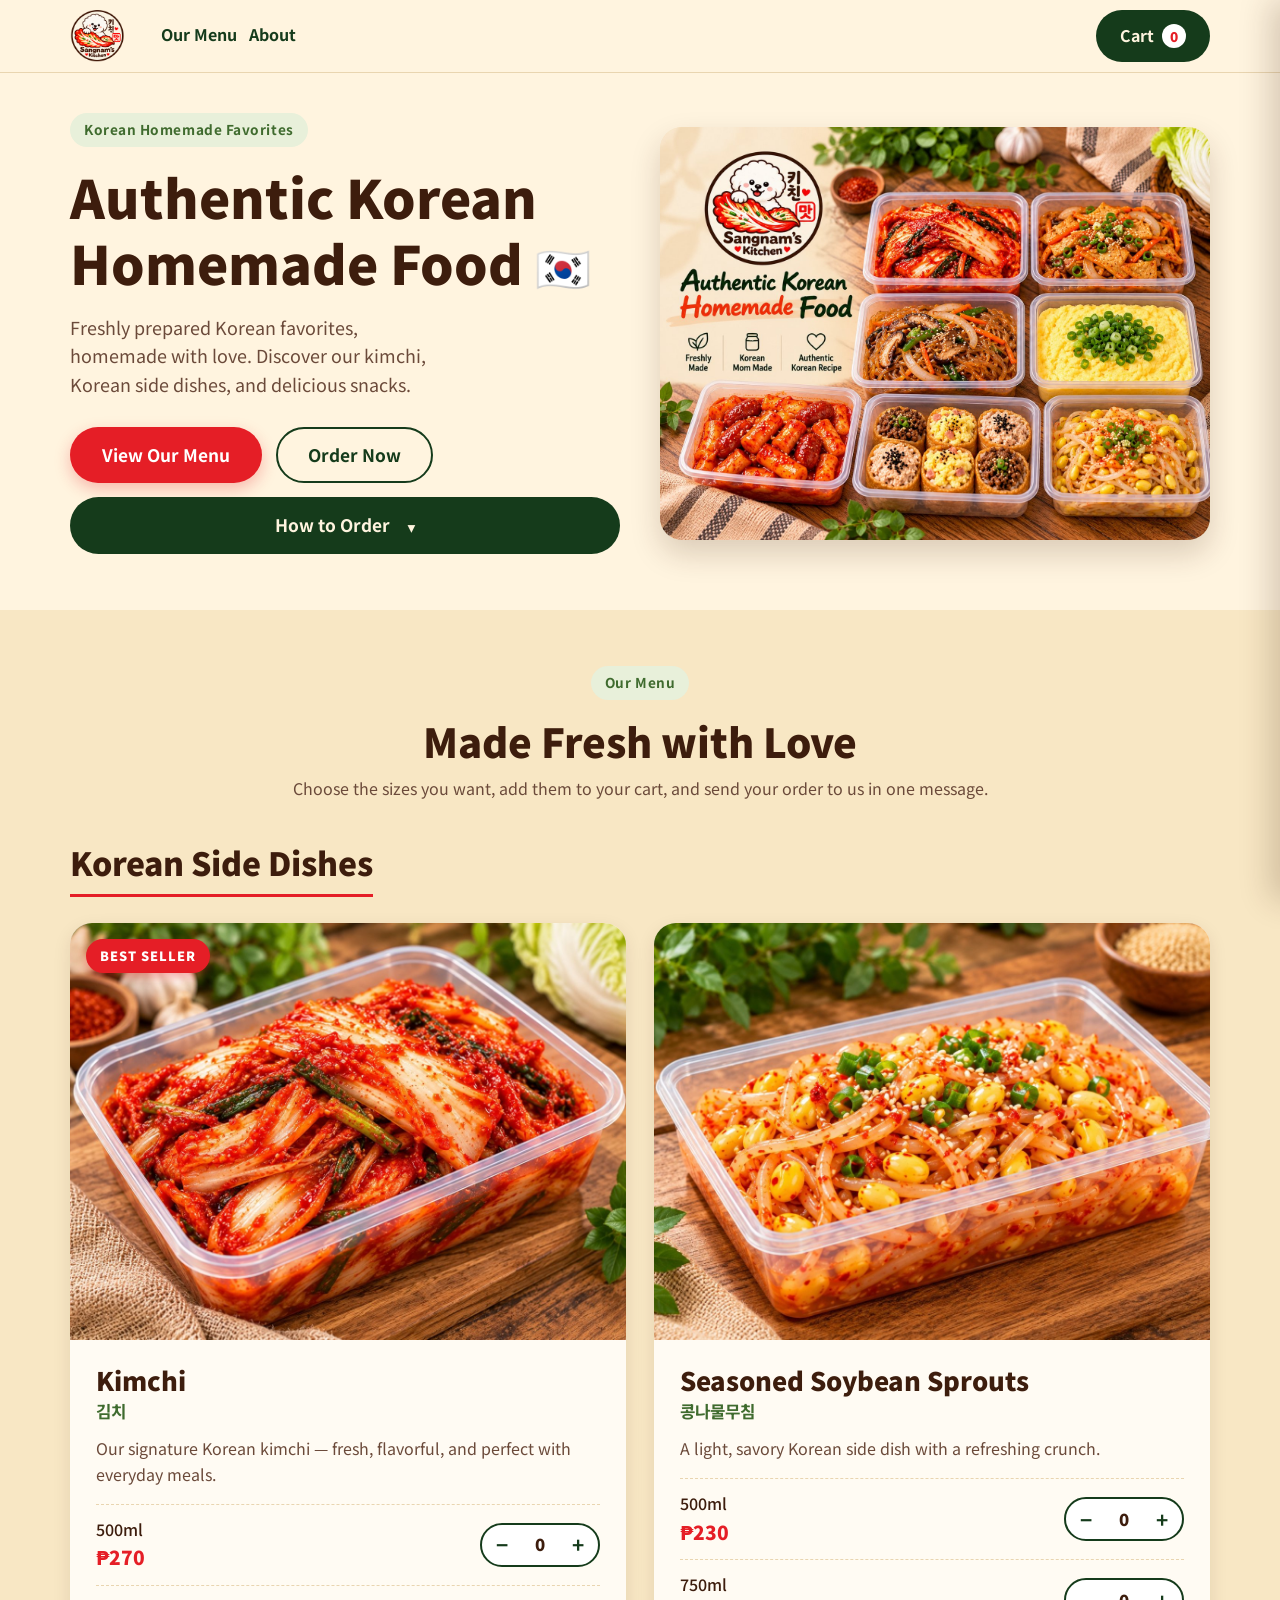
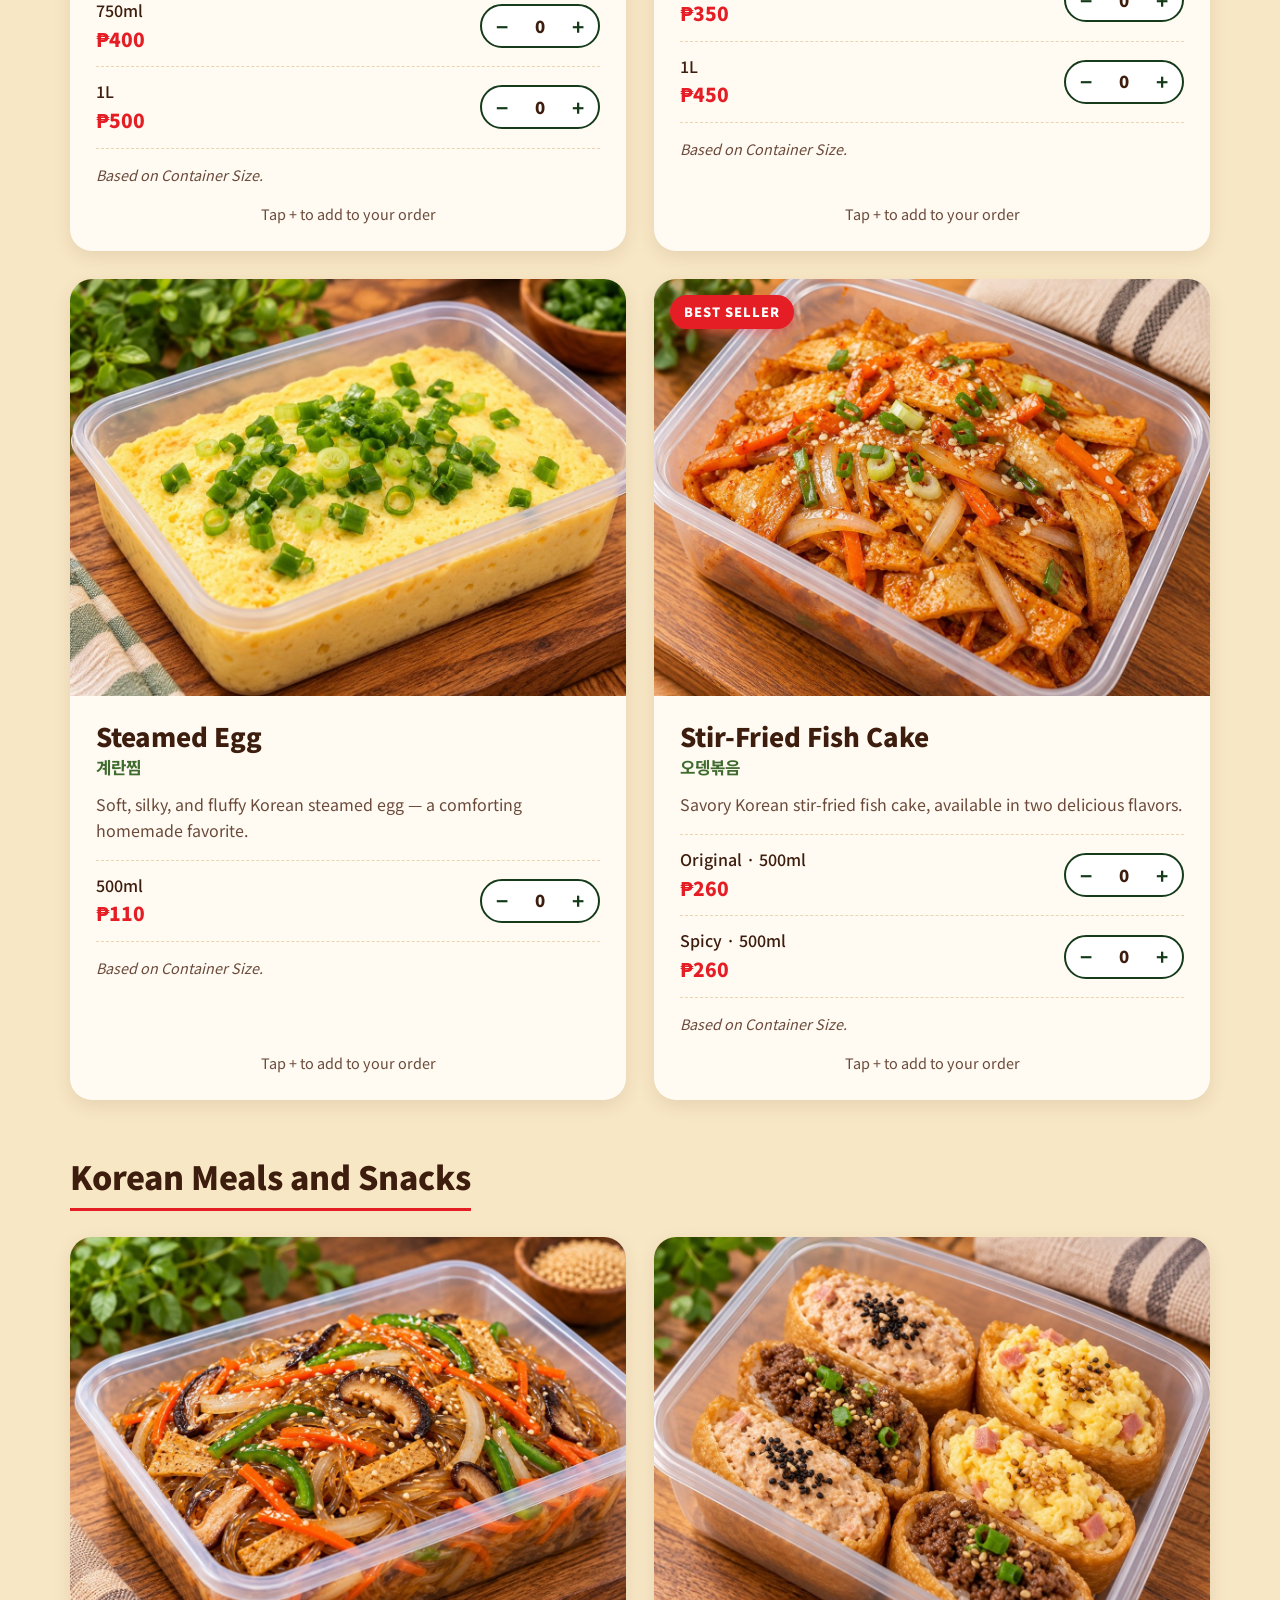
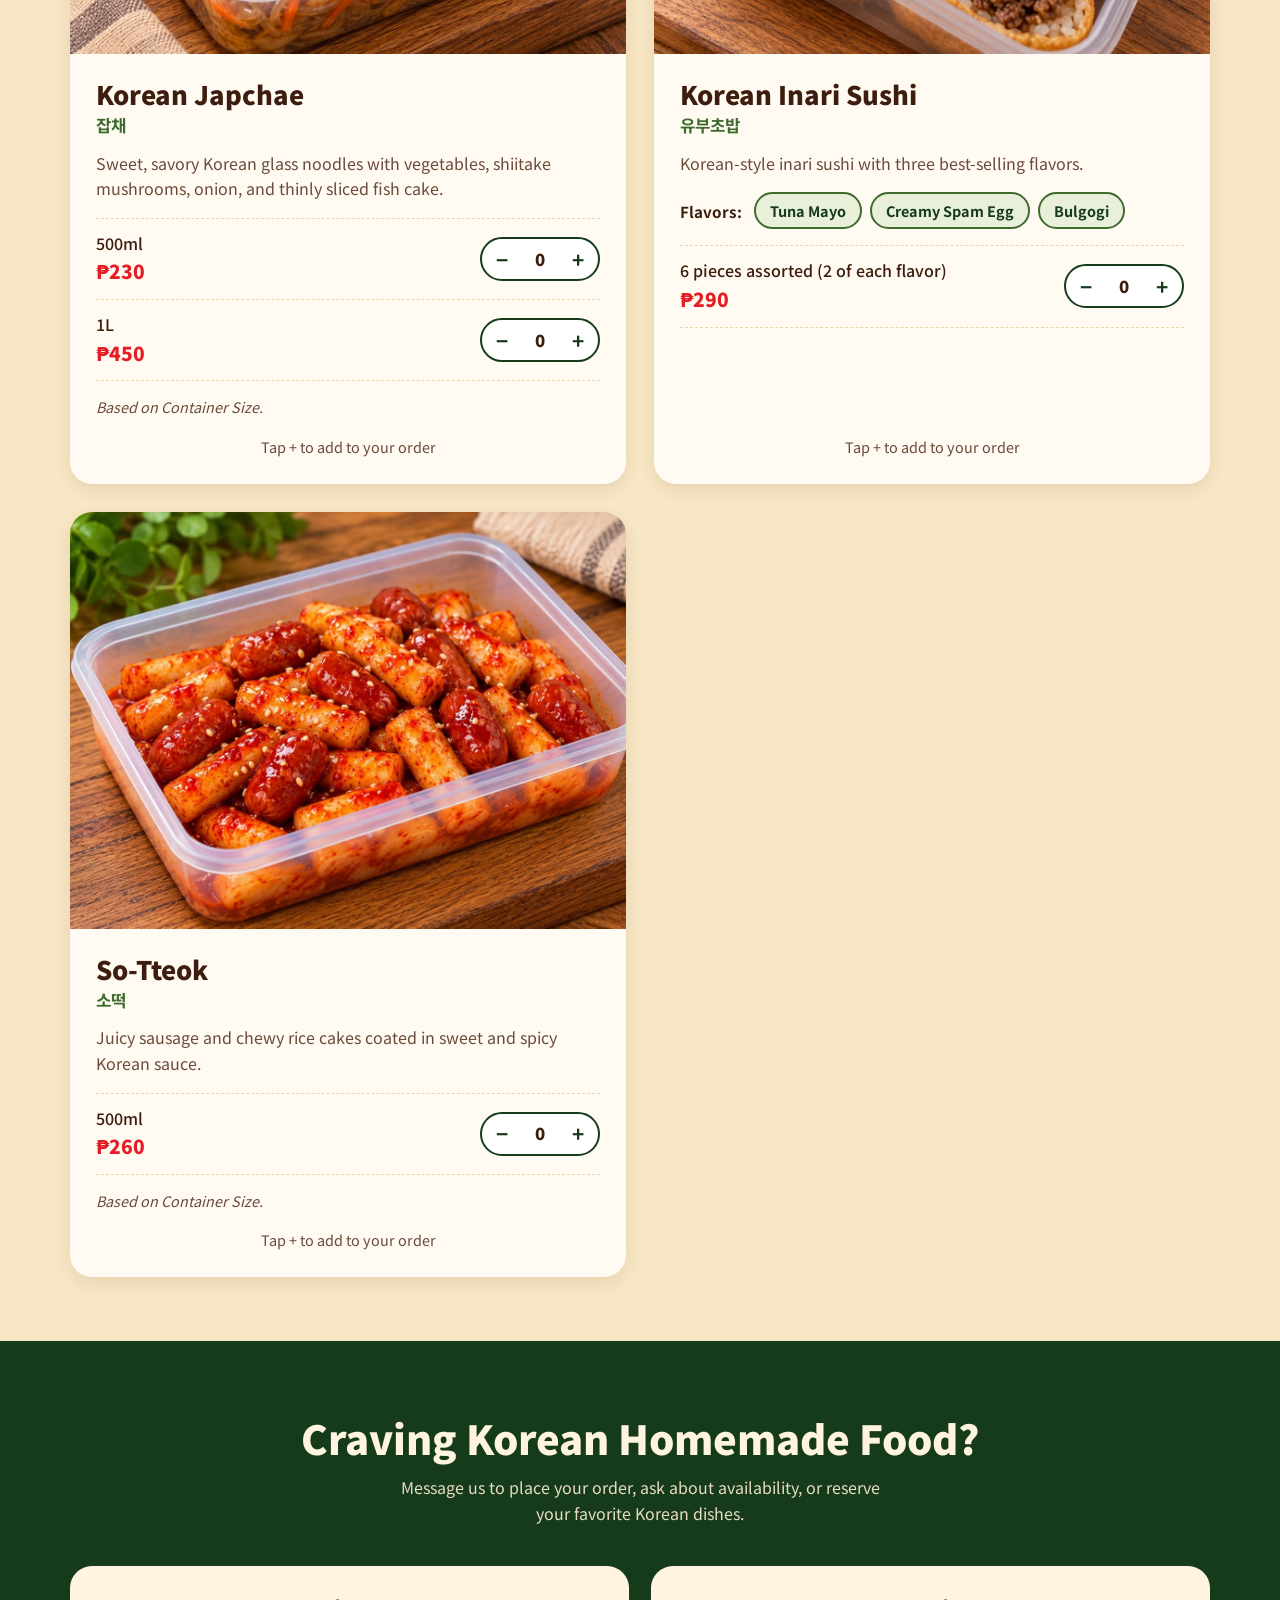
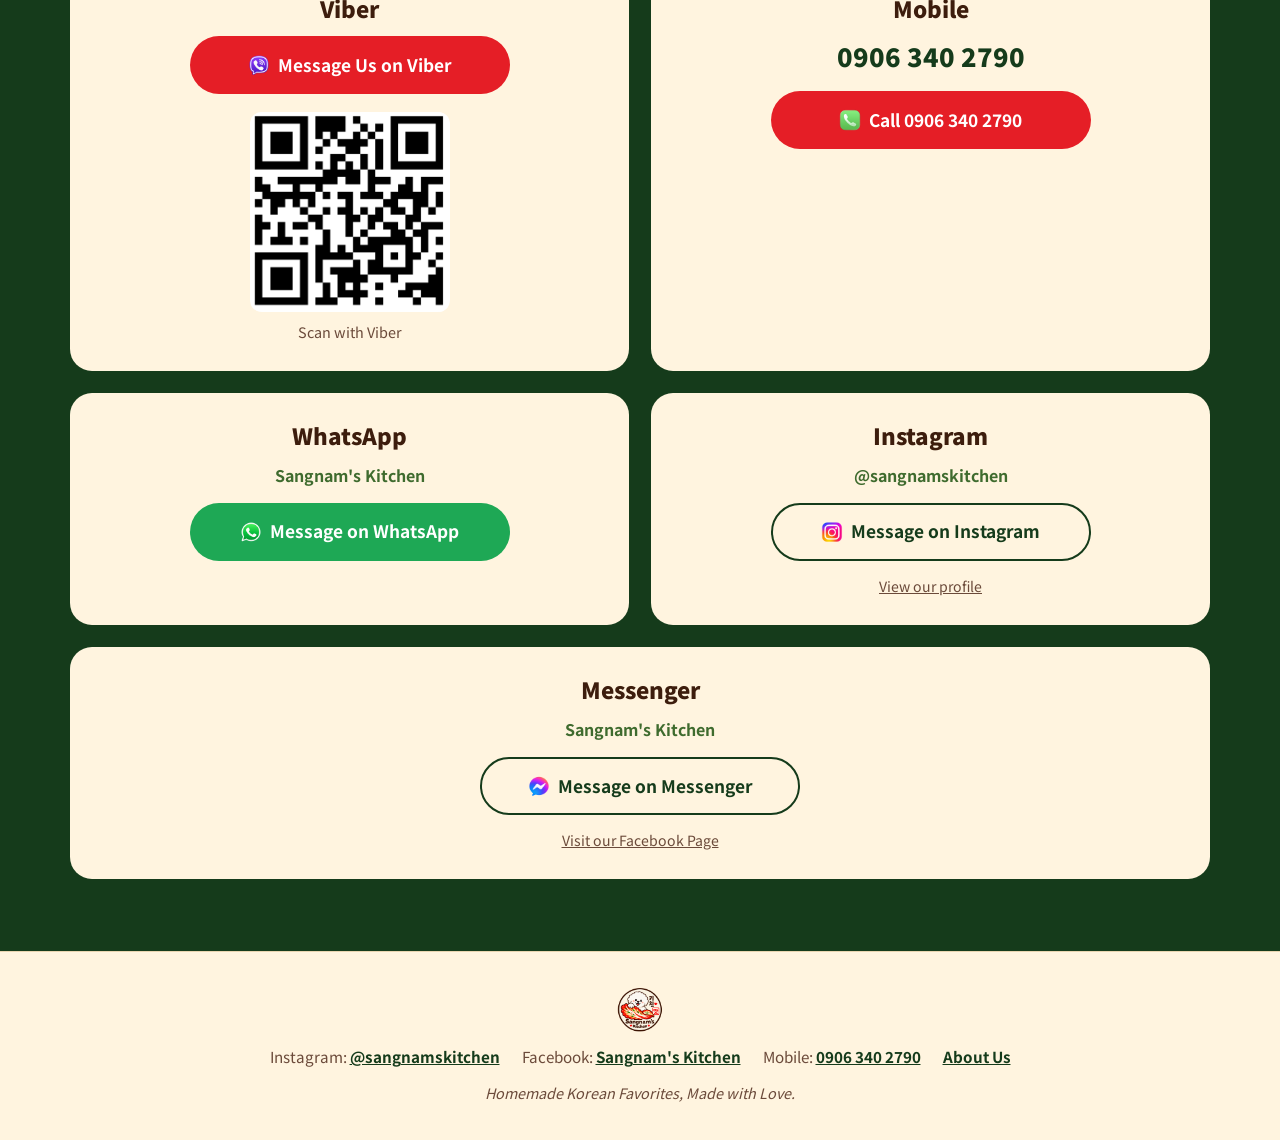
==== commit 83d99662: "Add files via upload" ====
--- a/index.html
+++ b/index.html
@@ -457,6 +457,11 @@
           '<p class="phone-number"><a class="phone-link" href="tel:' + SITE.phoneTel + '">' + SITE.phoneDisplay + "</a></p>" +
           '<a class="btn btn-viber btn-lg contact-btn" href="tel:' + SITE.phoneTel + '"><img src="images/mobile.png" alt="" class="platform-icon">Call ' + SITE.phoneDisplay + "</a></article>" +
 
+        // WhatsApp
+        '<article class="contact-card"><h3 class="contact-card-title">WhatsApp</h3>' +
+          '<p class="contact-handle">' + escapeHTML(SITE.facebookName) + "</p>" +
+          '<a class="btn btn-whatsapp btn-lg contact-btn" href="' + escapeHTML(SITE.whatsappUrl) + '" target="_blank" rel="noopener noreferrer"><img src="images/whatsapp.png" alt="" class="platform-icon">Message on WhatsApp</a></article>' +
+
         // Instagram
         '<article class="contact-card"><h3 class="contact-card-title">Instagram</h3>' +
           '<p class="contact-handle">' + escapeHTML(SITE.instagramHandle) + "</p>" +
--- a/style.css
+++ b/style.css
@@ -628,3 +628,8 @@
 .cart-contact { display: grid; gap: 0; }
 .label-with-icon { display: inline-flex; align-items: center; gap: 8px; }
 .cart-field input[aria-invalid="true"] { border-color: var(--red); }
+
+/* Keep the last contact card full width when the grid has an odd count */
+@media (min-width: 641px) {
+  .contact-grid > .contact-card:last-child:nth-child(odd) { grid-column: 1 / -1; }
+}
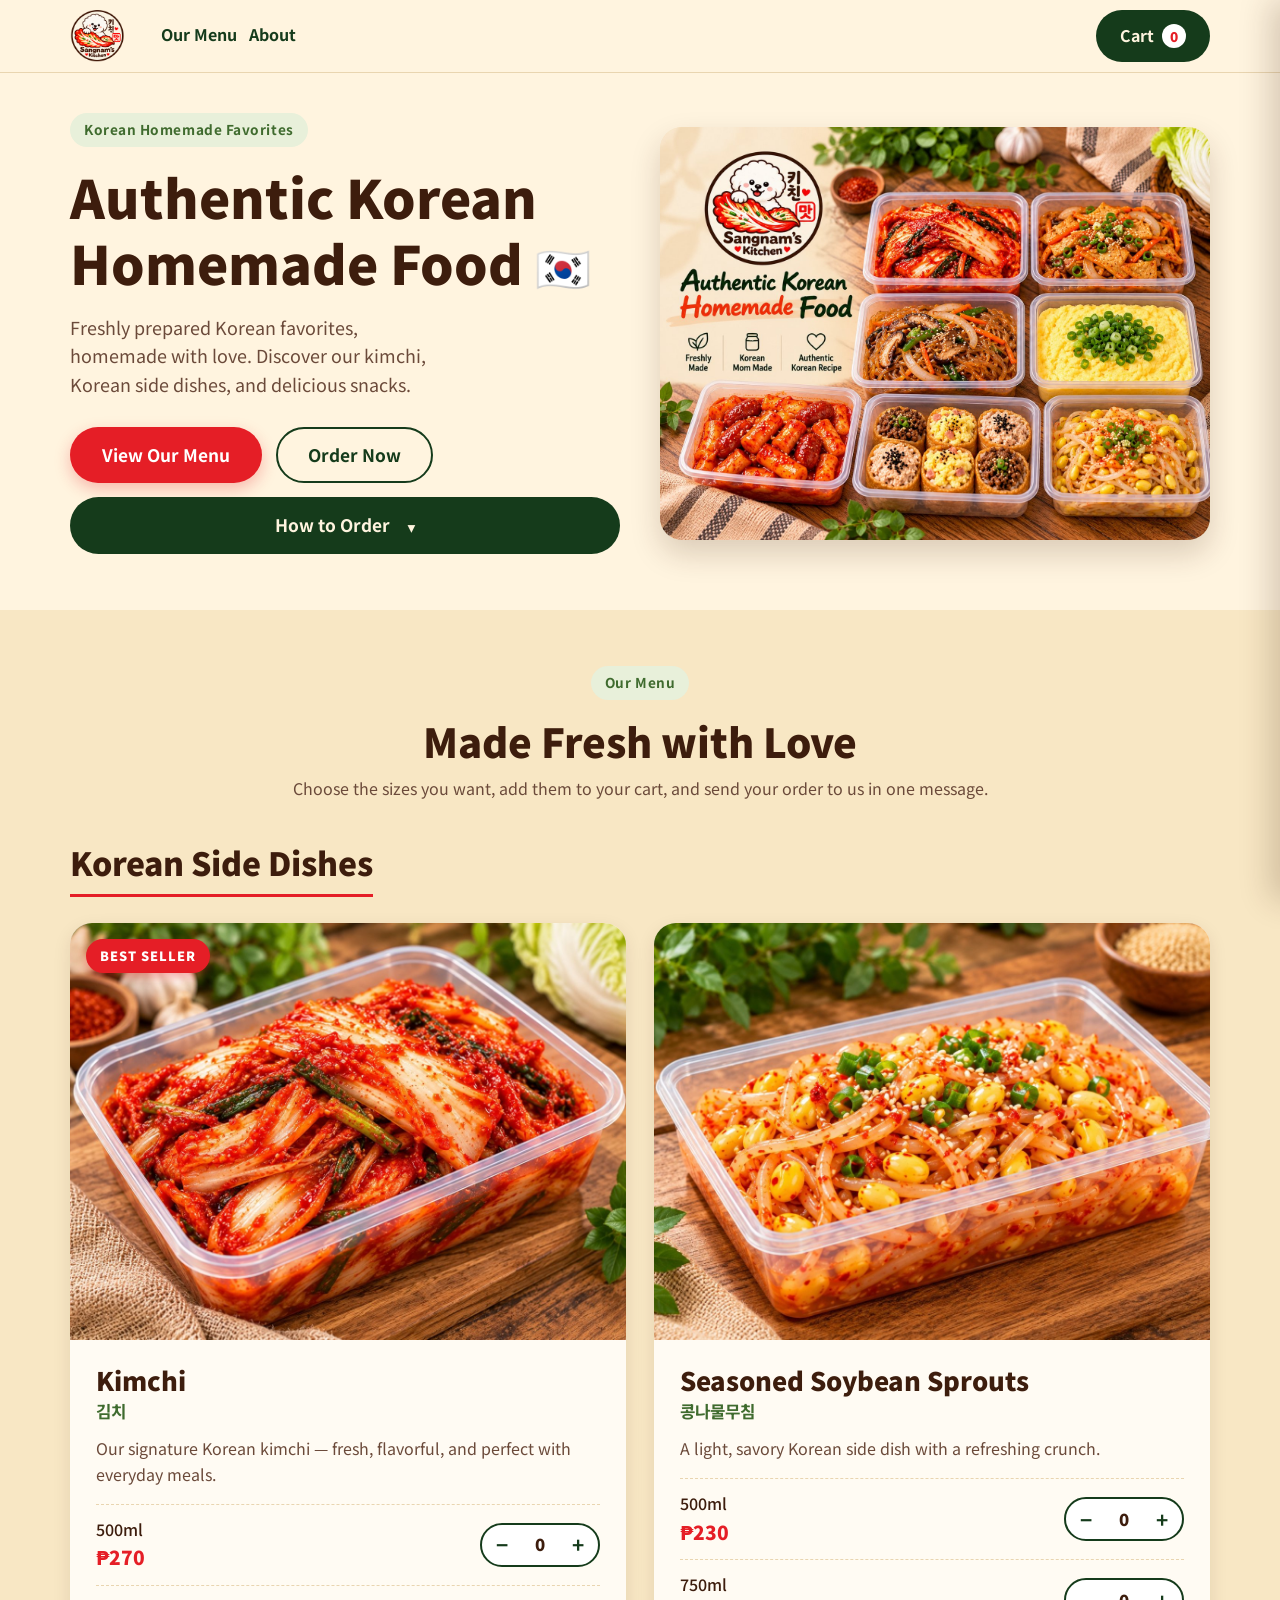
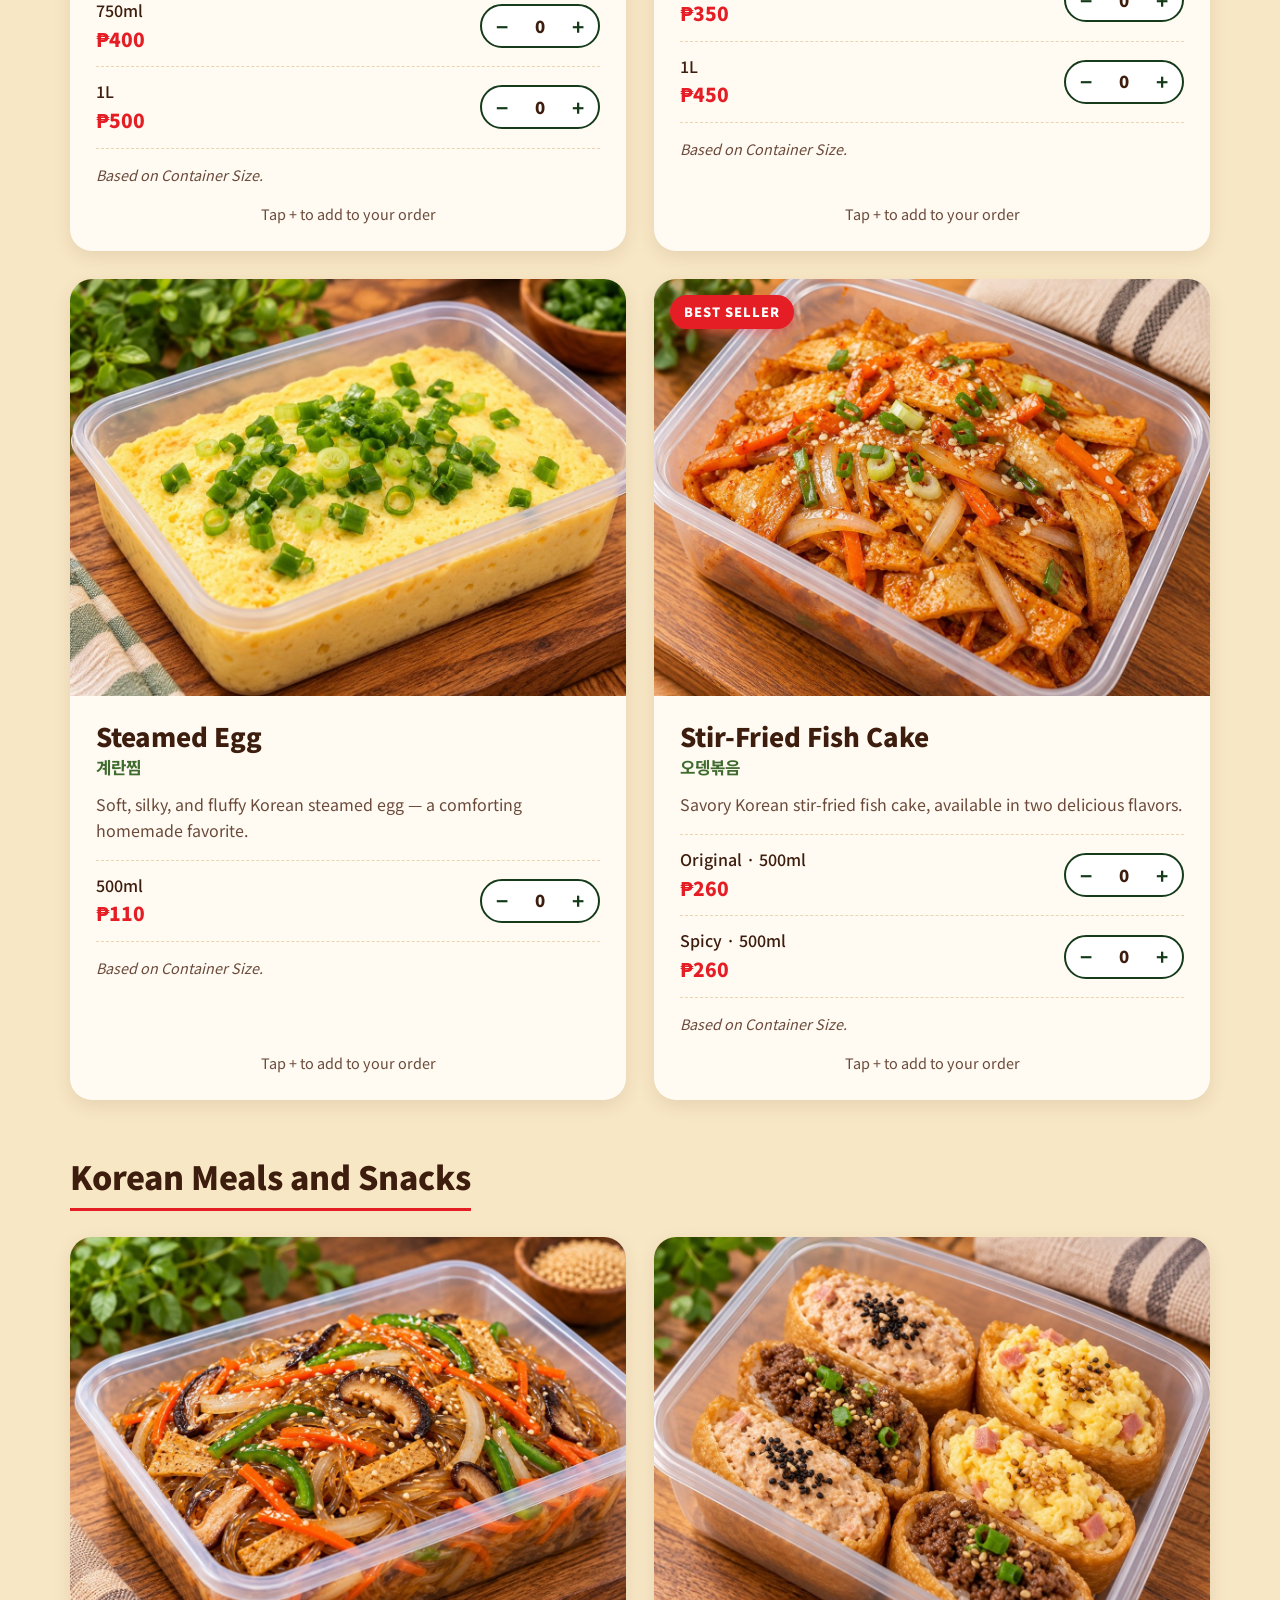
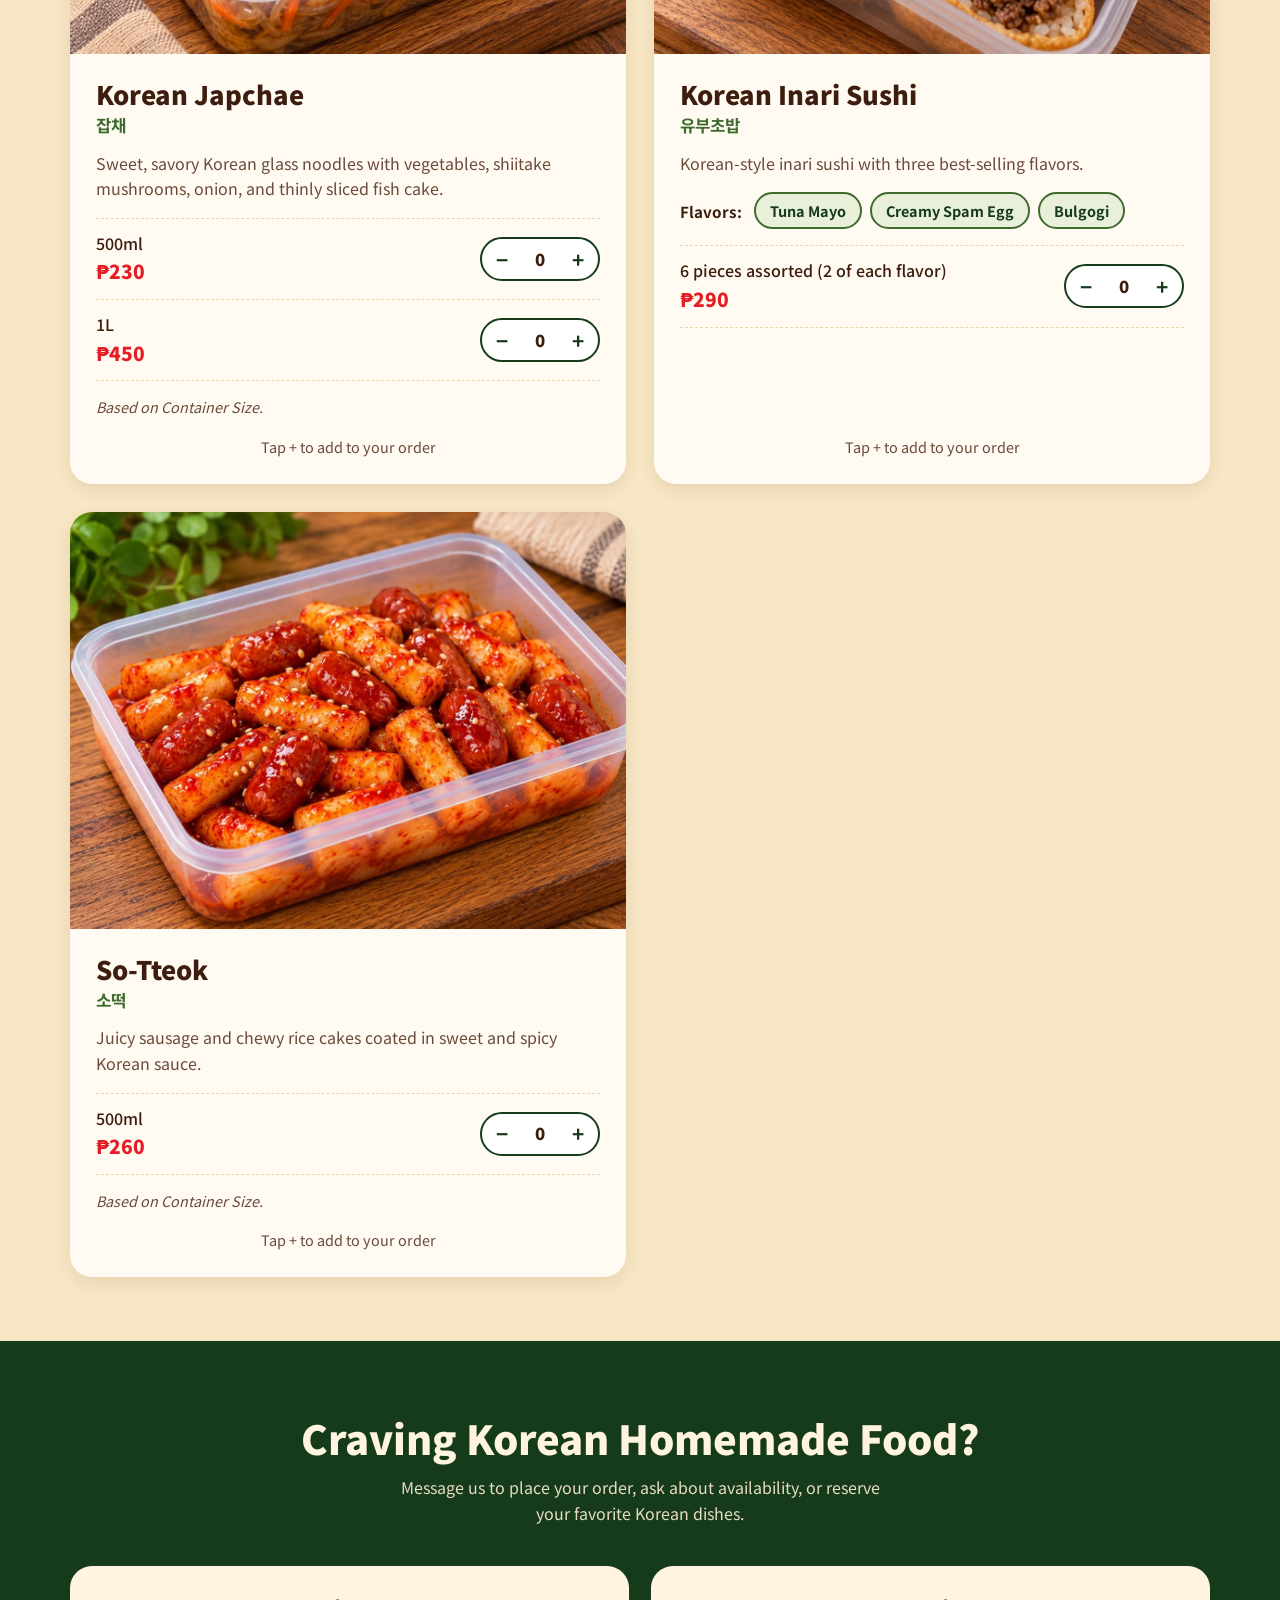
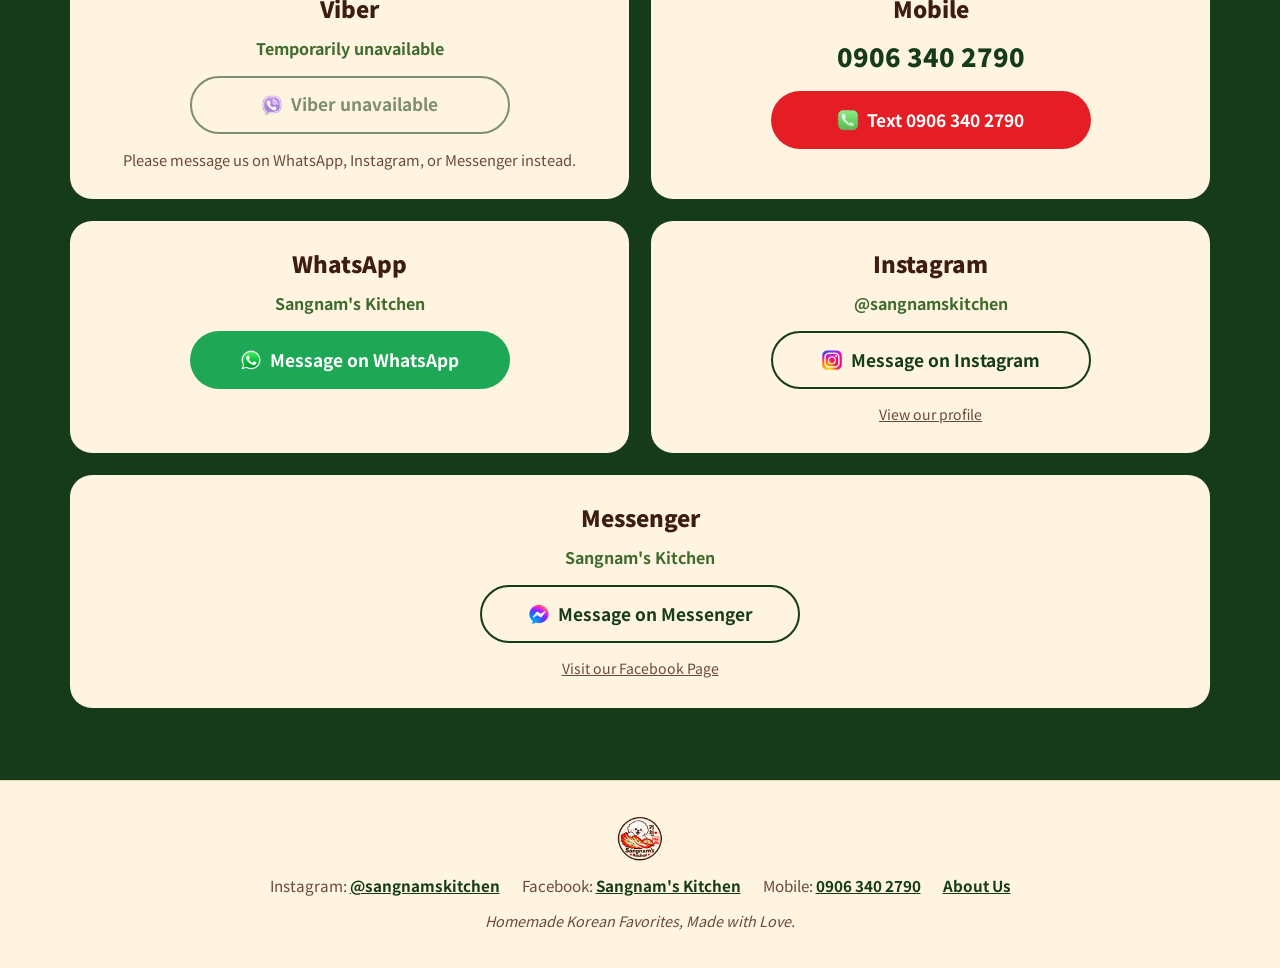
==== commit 6afd1e60: "Add files via upload" ====
--- a/index.html
+++ b/index.html
@@ -3,7 +3,7 @@
 <head>
   <meta charset="UTF-8" />
   <meta name="viewport" content="width=device-width, initial-scale=1.0" />
-  <meta name="description" content="Sangnam's Kitchen: freshly prepared Korean homemade favorites in Acacia Estates, Taguig. Kimchi, Korean side dishes, and snacks. Build your order and send it via Viber, Messenger, or Instagram." />
+  <meta name="description" content="Sangnam's Kitchen: freshly prepared Korean homemade favorites in Acacia Estates, Taguig. Kimchi, Korean side dishes, and snacks. Build your order and send it via WhatsApp, Messenger, or Instagram." />
   <meta name="theme-color" content="#FFF4DF" />
   <meta property="og:title" content="Sangnam's Kitchen | Authentic Korean Homemade Food" />
   <meta property="og:description" content="Homemade Korean favorites, made fresh with love. View our menu and place your order." />
@@ -52,11 +52,11 @@
                 <ol class="steps">
           <li><span class="step-num">1</span><div><strong>Choose your dishes.</strong> Tap <b>+</b> under the size you want. Tap <b>&minus;</b> to lower the number.</div></li>
           <li><span class="step-num">2</span><div><strong>Open your cart.</strong> Tap <b>Cart</b> at the top to review your order and total.</div></li>
-          <li><span class="step-num">3</span><div><strong>Send your order.</strong> Tap <b>Send My Order</b> and choose Viber, Messenger, or any app. Then tap Send in that chat.</div></li>
+          <li><span class="step-num">3</span><div><strong>Send your order.</strong> Tap <b>Send My Order</b> and choose WhatsApp, Messenger, Instagram, or any app. Then tap Send in that chat.</div></li>
         </ol>
                 <div class="how-note">
-          <p><strong>Did not see the app list?</strong> Tap <b>Copy Order</b>, open Viber, Messenger, or Instagram, press and hold the message box, and tap <b>Paste</b>.</p>
-          <p>Viber, Messenger, and Instagram must be installed on your phone. Open this page in Safari (iPhone) or Chrome (Android), not inside the Facebook or Instagram app.</p>
+          <p><strong>Did not see the app list?</strong> Tap <b>Copy Order</b>, open WhatsApp, Messenger, or Instagram, press and hold the message box, and tap <b>Paste</b>.</p>
+          <p>WhatsApp, Messenger, and Instagram must be installed on your phone. Open this page in Safari (iPhone) or Chrome (Android), not inside the Facebook or Instagram app.</p>
         </div>
               </div>
             </details>
@@ -180,6 +180,7 @@
     const SITE = {
       // Viber chat link (opens a chat with the shop's number in the Viber app).
       viberUrl: "viber://chat?number=%2B639063402790",
+    viberAvailable: false, // set to true when Viber is back
       viberNumber: "639063402790",        // digits only, international format
 
       // Messenger and Instagram direct-message links (derived from the Facebook/Instagram pages).
@@ -444,18 +445,28 @@
       }).join("");
     }
 
+    function viberCardHTML() {
+      if (!SITE.viberAvailable) {
+        return '<article class="contact-card"><h3 class="contact-card-title">Viber</h3>' +
+          '<p class="contact-handle">Temporarily unavailable</p>' +
+          '<span class="btn btn-outline btn-lg contact-btn is-disabled" aria-disabled="true"><img src="images/viber.png" alt="" class="platform-icon">Viber unavailable</span>' +
+          '<p class="contact-note-plain">Please message us on WhatsApp, Instagram, or Messenger instead.</p></article>';
+      }
+      return '<article class="contact-card"><h3 class="contact-card-title">Viber</h3>' +
+        '<a class="btn btn-viber btn-lg contact-btn" href="' + viberHref() + '" target="_blank" rel="noopener noreferrer"><img src="images/viber.png" alt="" class="platform-icon">Message Us on Viber</a>' +
+        '<figure class="qr-figure">' + imageTag("viber-qr.png", "Sangnam's Kitchen Viber QR code", "qr-img") +
+        "<figcaption>Scan with Viber</figcaption></figure></article>";
+    }
+
     function renderContact() {
       document.getElementById("contact-grid").innerHTML =
         // Viber
-        '<article class="contact-card"><h3 class="contact-card-title">Viber</h3>' +
-          '<a class="btn btn-viber btn-lg contact-btn" href="' + viberHref() + '" target="_blank" rel="noopener noreferrer"><img src="images/viber.png" alt="" class="platform-icon">Message Us on Viber</a>' +
-          '<figure class="qr-figure">' + imageTag("viber-qr.png", "Sangnam's Kitchen Viber QR code", "qr-img") +
-          "<figcaption>Scan with Viber</figcaption></figure></article>" +
+        viberCardHTML() +
 
         // Mobile
         '<article class="contact-card"><h3 class="contact-card-title">Mobile</h3>' +
           '<p class="phone-number"><a class="phone-link" href="tel:' + SITE.phoneTel + '">' + SITE.phoneDisplay + "</a></p>" +
-          '<a class="btn btn-viber btn-lg contact-btn" href="tel:' + SITE.phoneTel + '"><img src="images/mobile.png" alt="" class="platform-icon">Call ' + SITE.phoneDisplay + "</a></article>" +
+          '<a class="btn btn-viber btn-lg contact-btn" href="sms:' + SITE.phoneTel + '"><img src="images/mobile.png" alt="" class="platform-icon">Text ' + SITE.phoneDisplay + "</a></article>" +
 
         // WhatsApp
         '<article class="contact-card"><h3 class="contact-card-title">WhatsApp</h3>' +
@@ -566,7 +577,7 @@
       if (!cartCount()) return setStatus("Your cart is empty. Add items first.");
       if (!requireContact()) return;
 
-      // On phones, the system share sheet lets them pick Viber, Messenger, Instagram, or any app
+      // On phones, the system share sheet lets them pick WhatsApp, Messenger, Instagram, or any app
       if (navigator.share) {
         try {
           await navigator.share({ title: "Order from Sangnam's Kitchen", text: buildMessage() });
@@ -579,7 +590,7 @@
 
       const ok = await copyOrder();
       setStatus(ok
-        ? "Order copied. Open Viber, Messenger, or Instagram below and paste it into the chat."
+        ? "Order copied. Open WhatsApp, Messenger, or Instagram below and paste it into the chat."
         : "Could not copy automatically. Select the text in the order message box and copy it.");
     }
 
@@ -705,7 +716,7 @@
       if (!cartCount()) return;
       if (!requireContact()) return;
       const ok = await copyOrder();
-      setStatus(ok ? "Order copied. Paste it into Viber, Messenger, or Instagram." : "Could not copy. Select the text in the order message box and copy it.");
+      setStatus(ok ? "Order copied. Paste it into WhatsApp, Messenger, or Instagram." : "Could not copy. Select the text in the order message box and copy it.");
     });
 
     document.getElementById("btn-clear").addEventListener("click", () => {
@@ -719,7 +730,19 @@
 
     // Platform links: copy the order first (best effort), then the link opens the app
     function setupPlatformLinks() {
-      document.getElementById("link-viber").setAttribute("href", viberHref());
+      const viberLink = document.getElementById("link-viber");
+      if (!SITE.viberAvailable) {
+        viberLink.classList.add("is-disabled");
+        viberLink.setAttribute("aria-disabled", "true");
+        viberLink.setAttribute("href", "#");
+        viberLink.removeAttribute("target");
+        viberLink.addEventListener("click", (e) => {
+          e.preventDefault();
+          e.stopImmediatePropagation();
+          setStatus("Viber is temporarily unavailable. Please use WhatsApp, Instagram, or Messenger instead.");
+        });
+      }
+      viberLink.setAttribute("href", SITE.viberAvailable ? viberHref() : "#");
       document.getElementById("link-messenger").setAttribute("href", SITE.messengerUrl);
       document.getElementById("link-instagram").setAttribute("href", SITE.instagramDmUrl);
       document.getElementById("link-whatsapp").setAttribute("href", SITE.whatsappUrl);
--- a/style.css
+++ b/style.css
@@ -633,3 +633,7 @@
 @media (min-width: 641px) {
   .contact-grid > .contact-card:last-child:nth-child(odd) { grid-column: 1 / -1; }
 }
+
+/* Temporarily unavailable buttons (e.g. Viber) */
+.is-disabled { opacity: 0.55; cursor: not-allowed; pointer-events: auto; }
+.contact-note-plain { text-align: center; font-size: 0.92rem; color: var(--brown-soft); margin: 0; }
